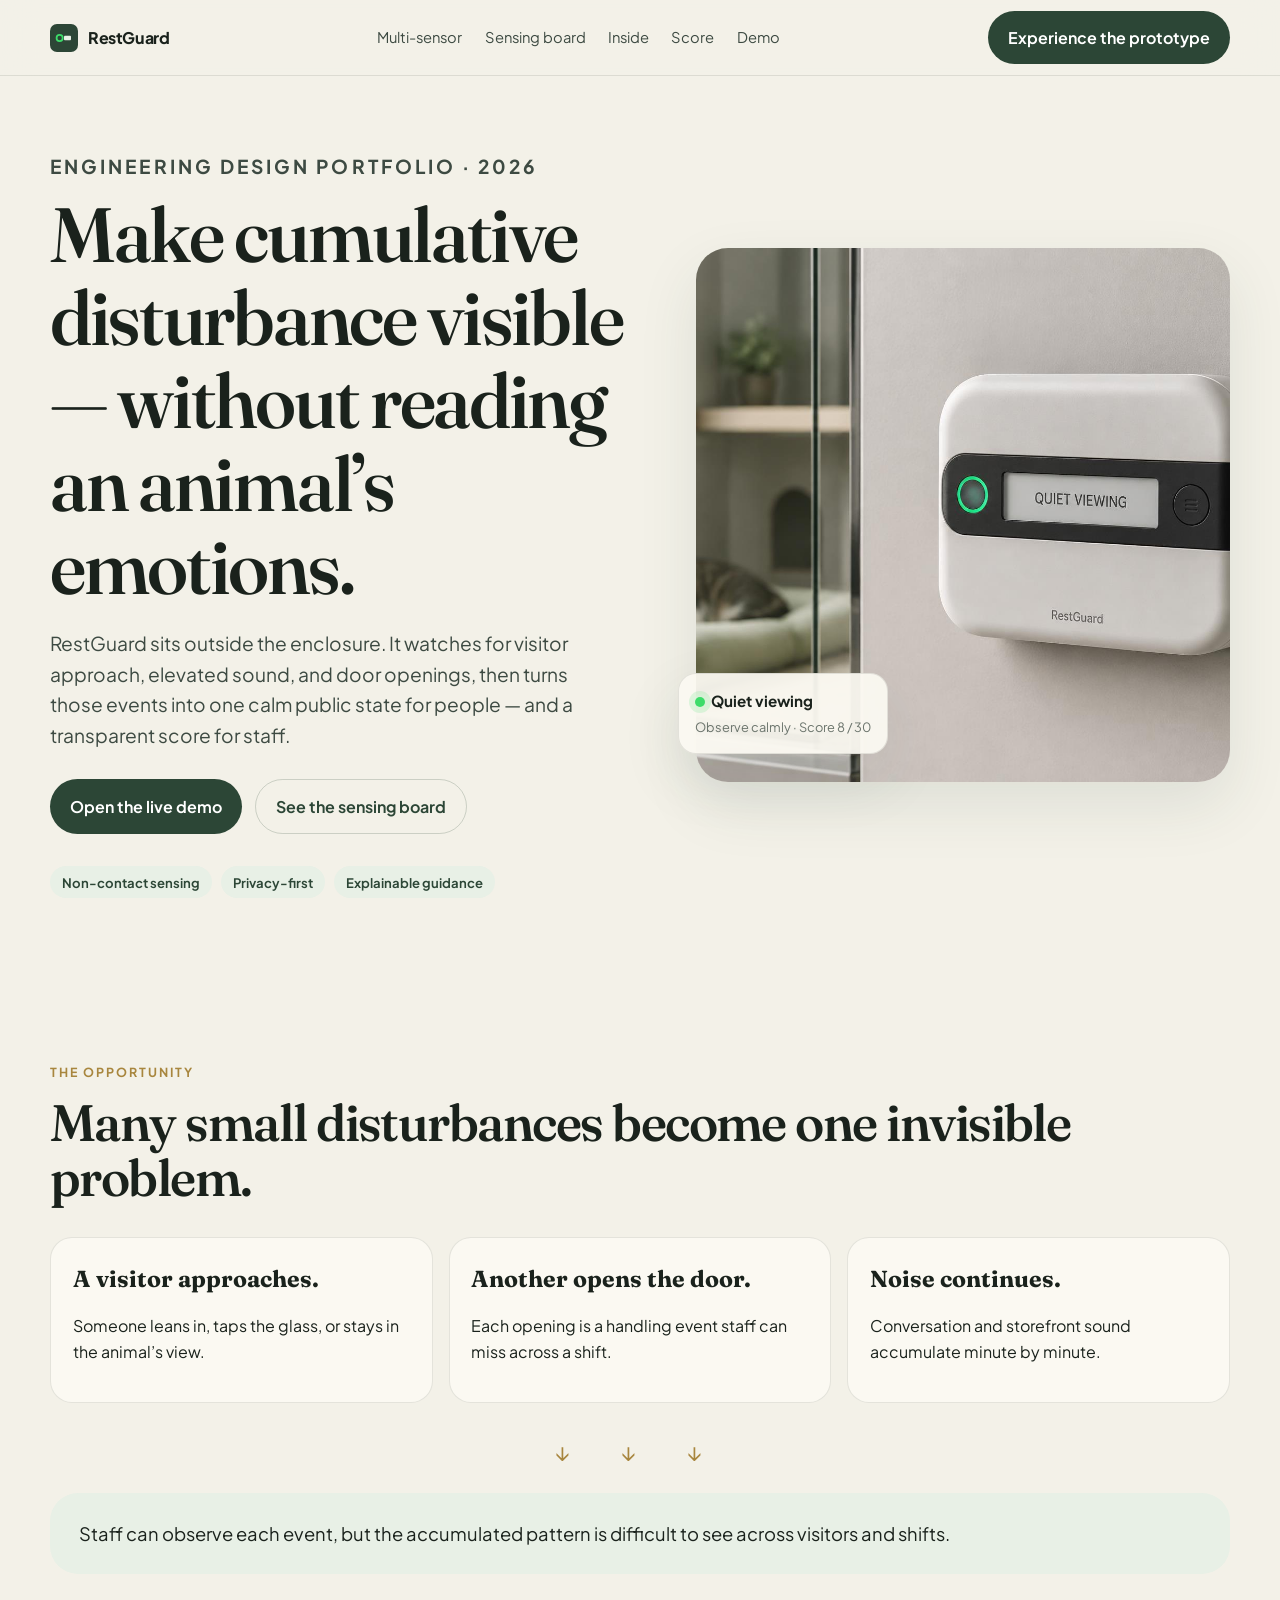
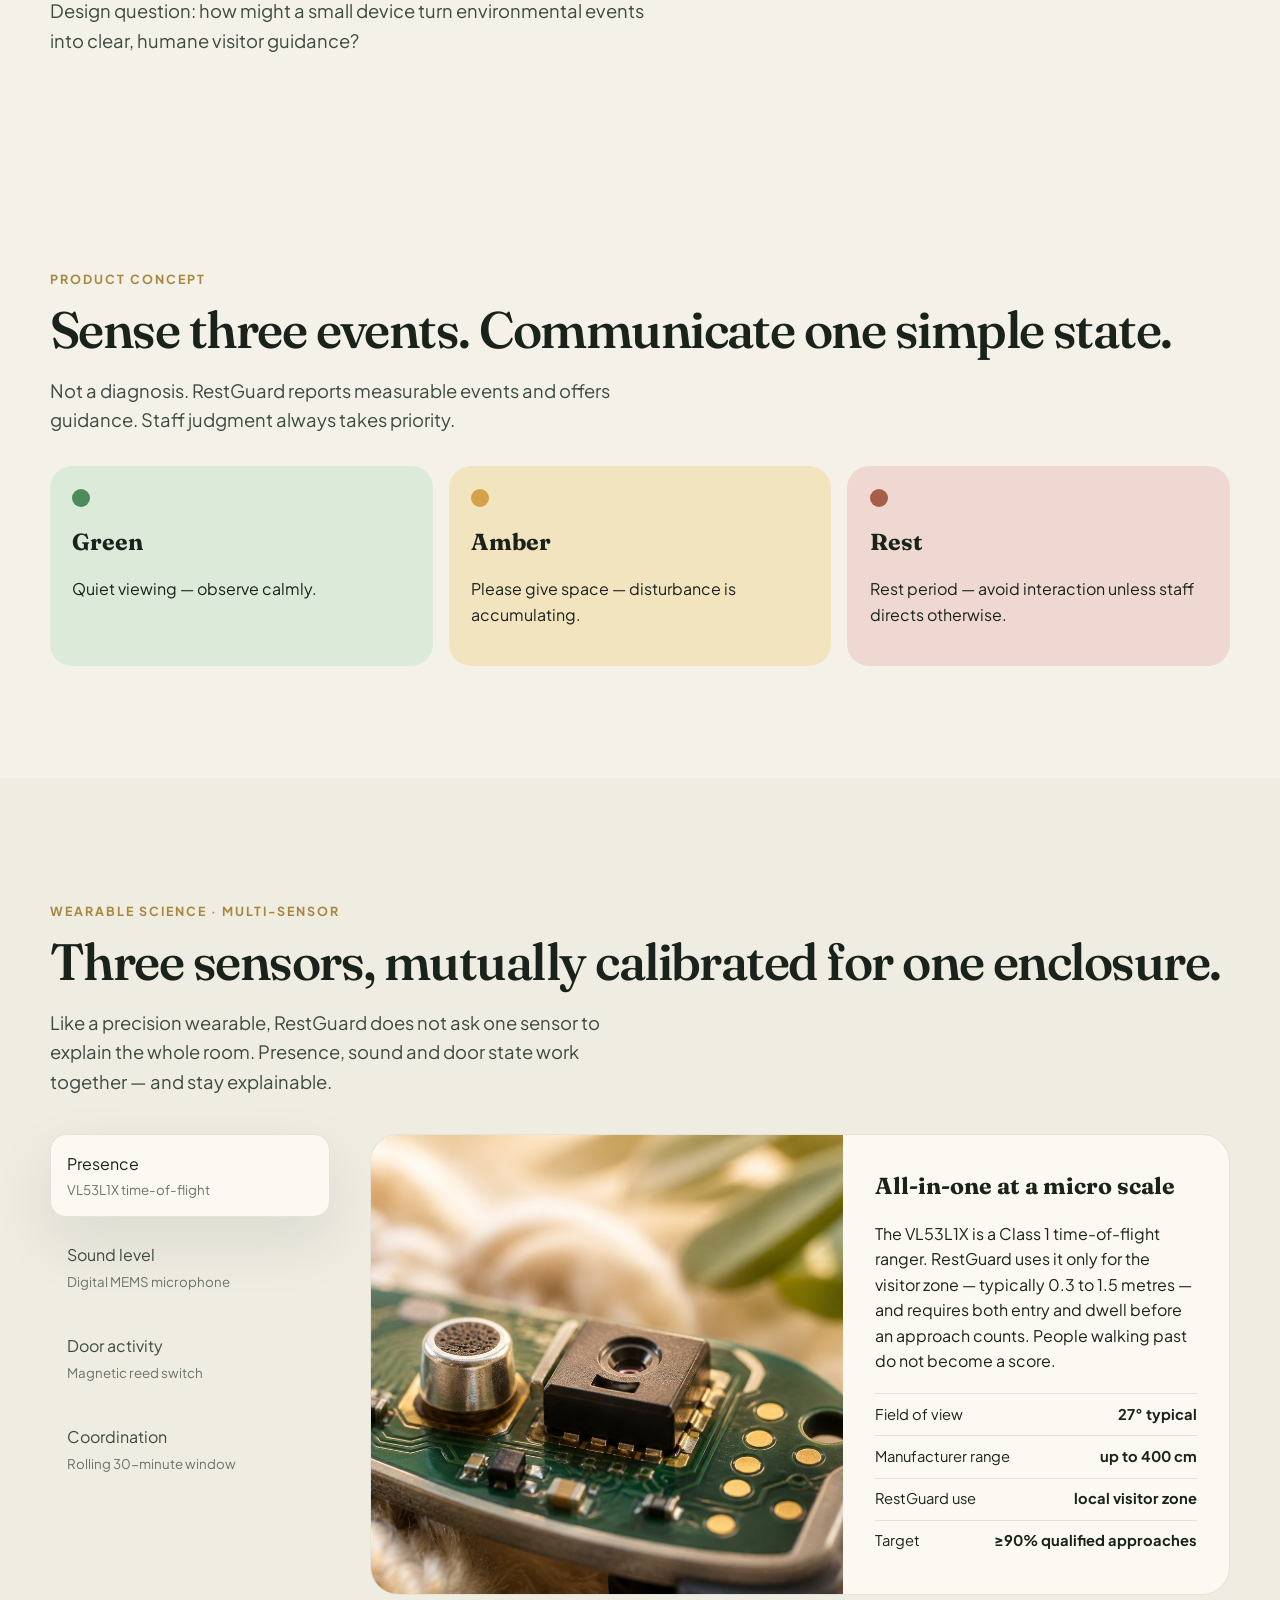
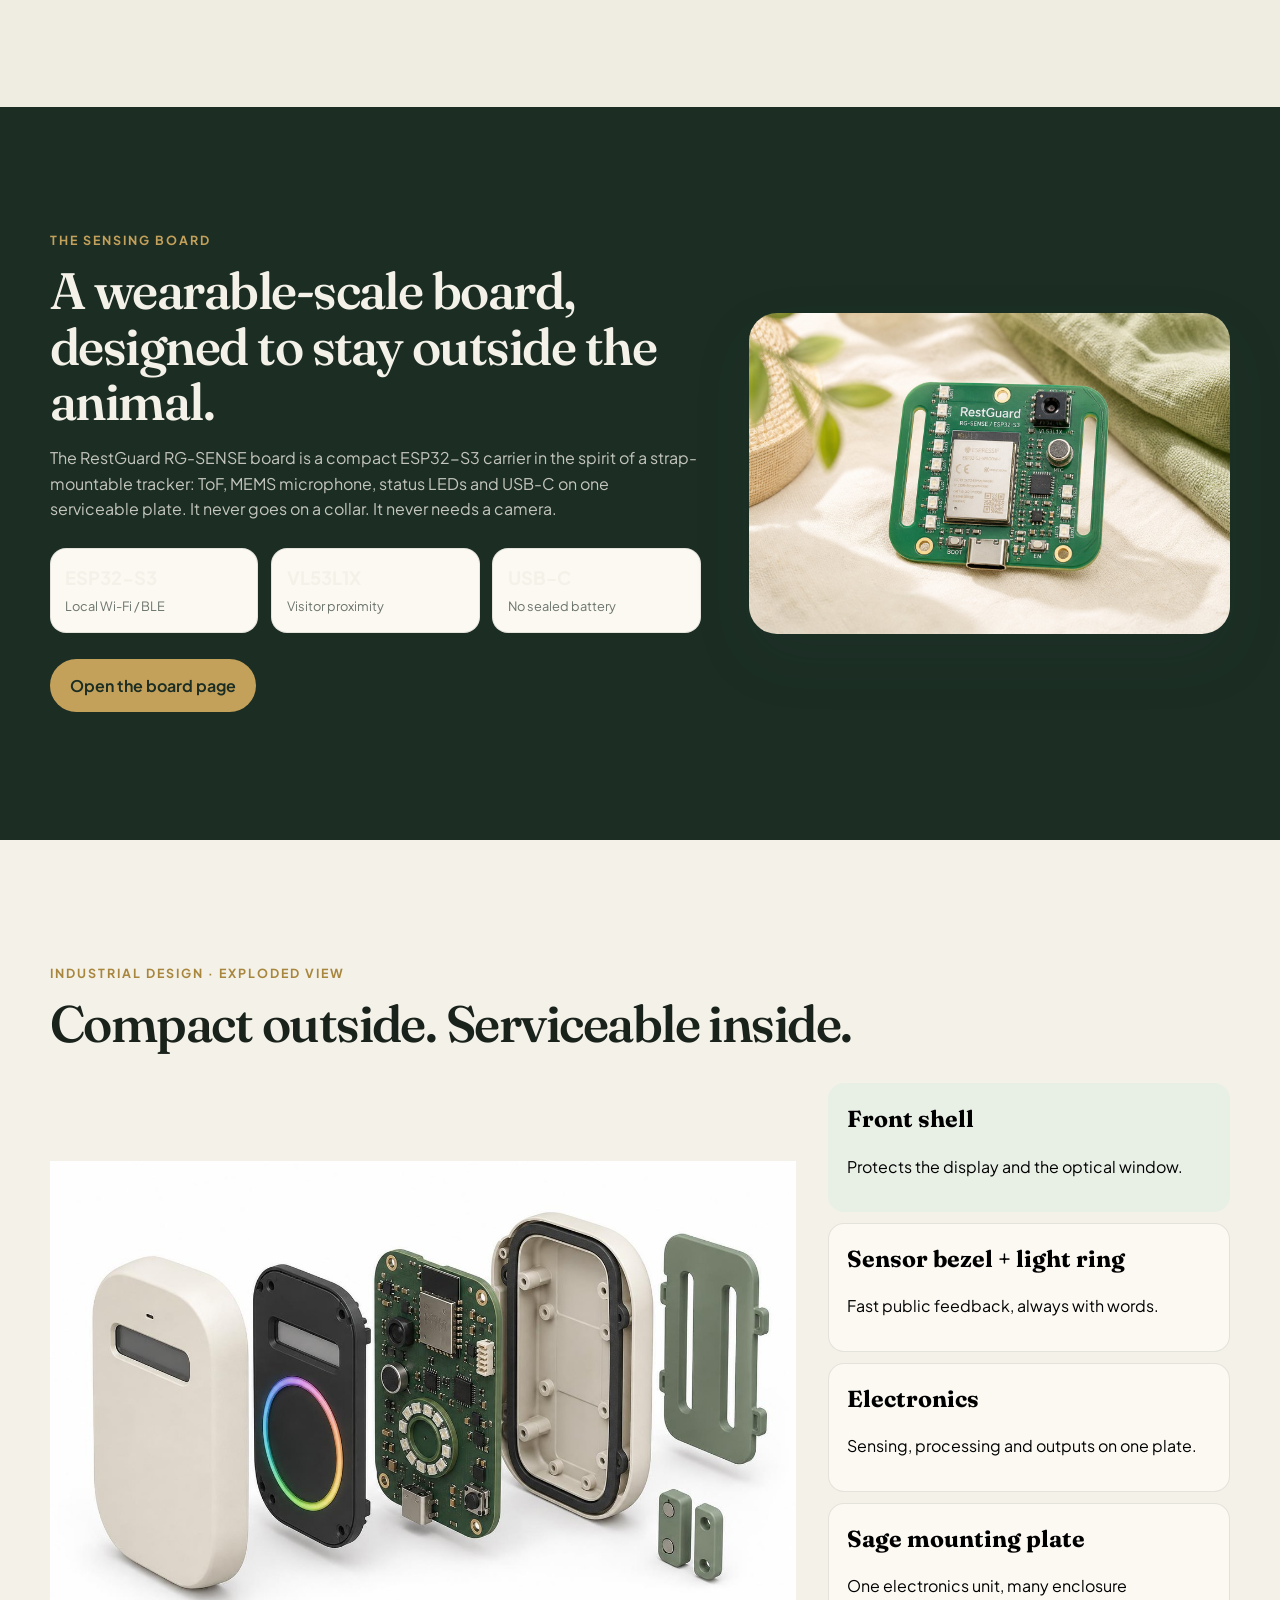
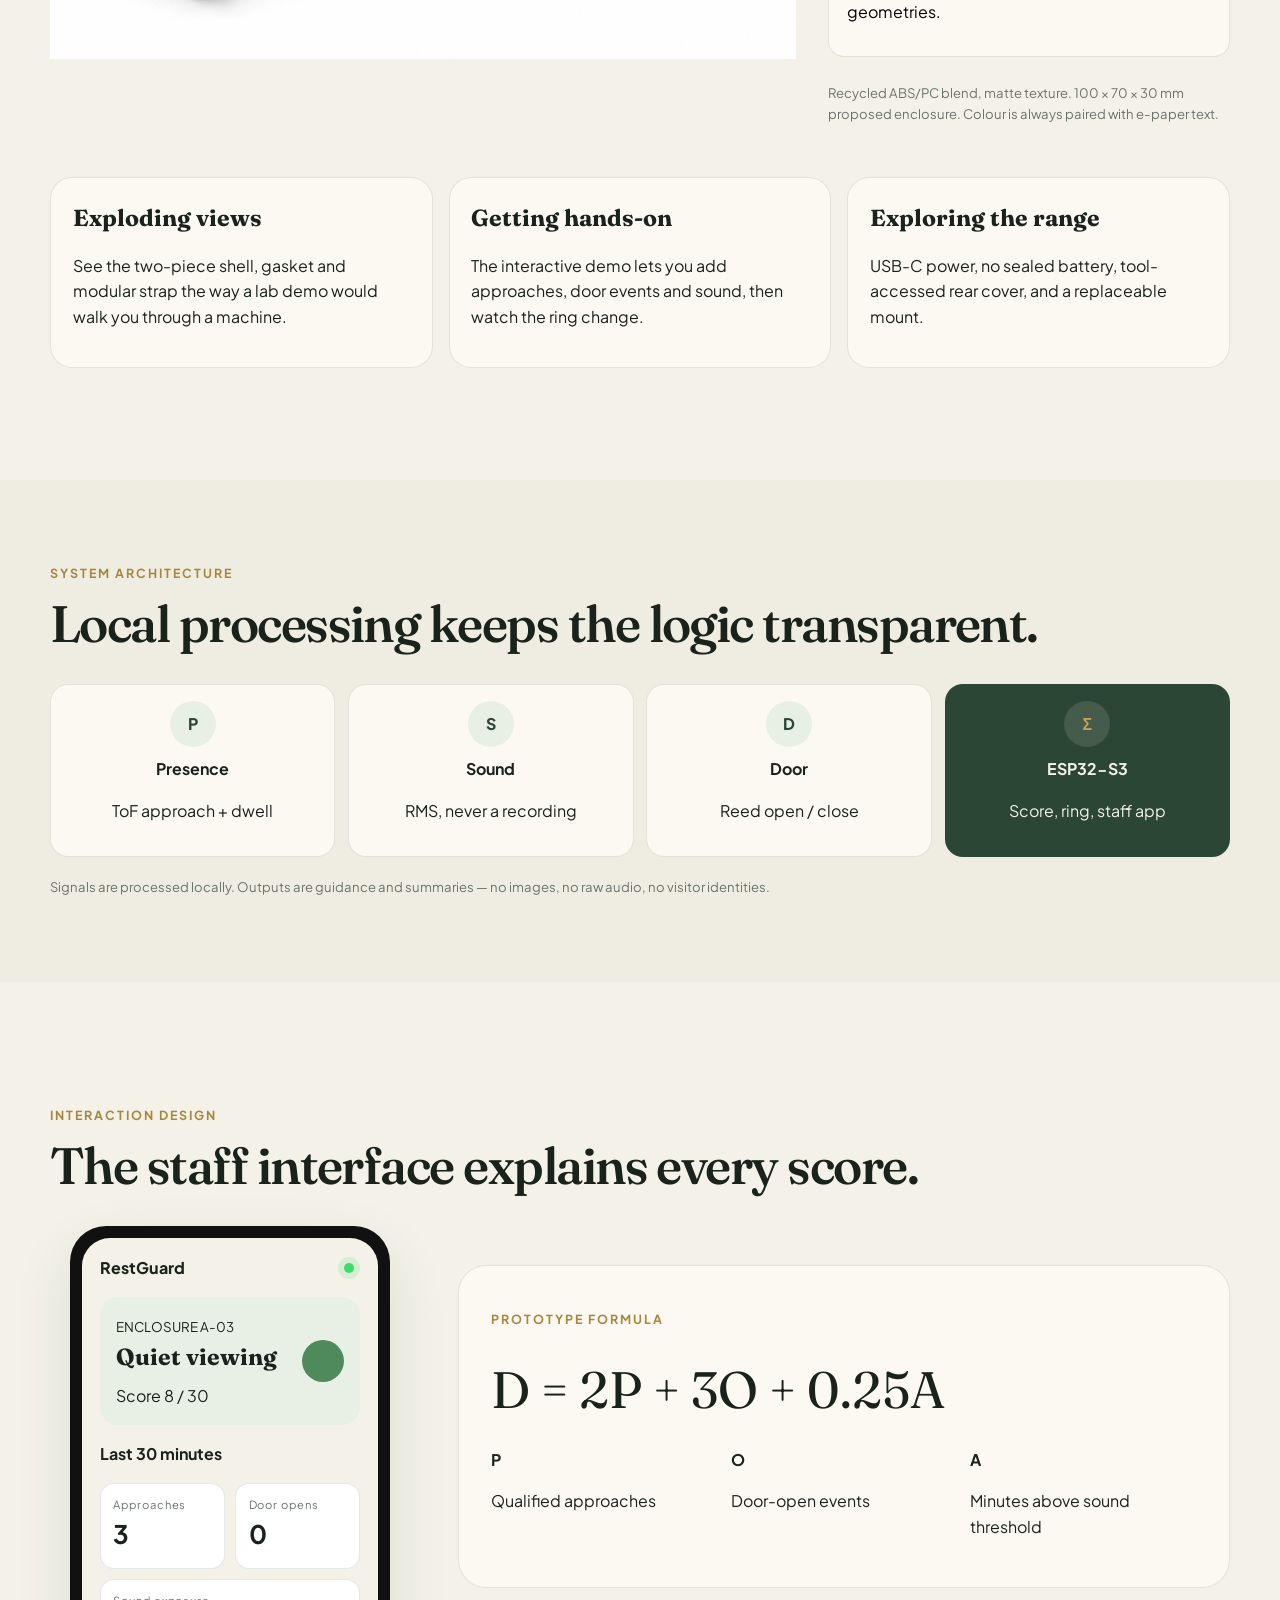
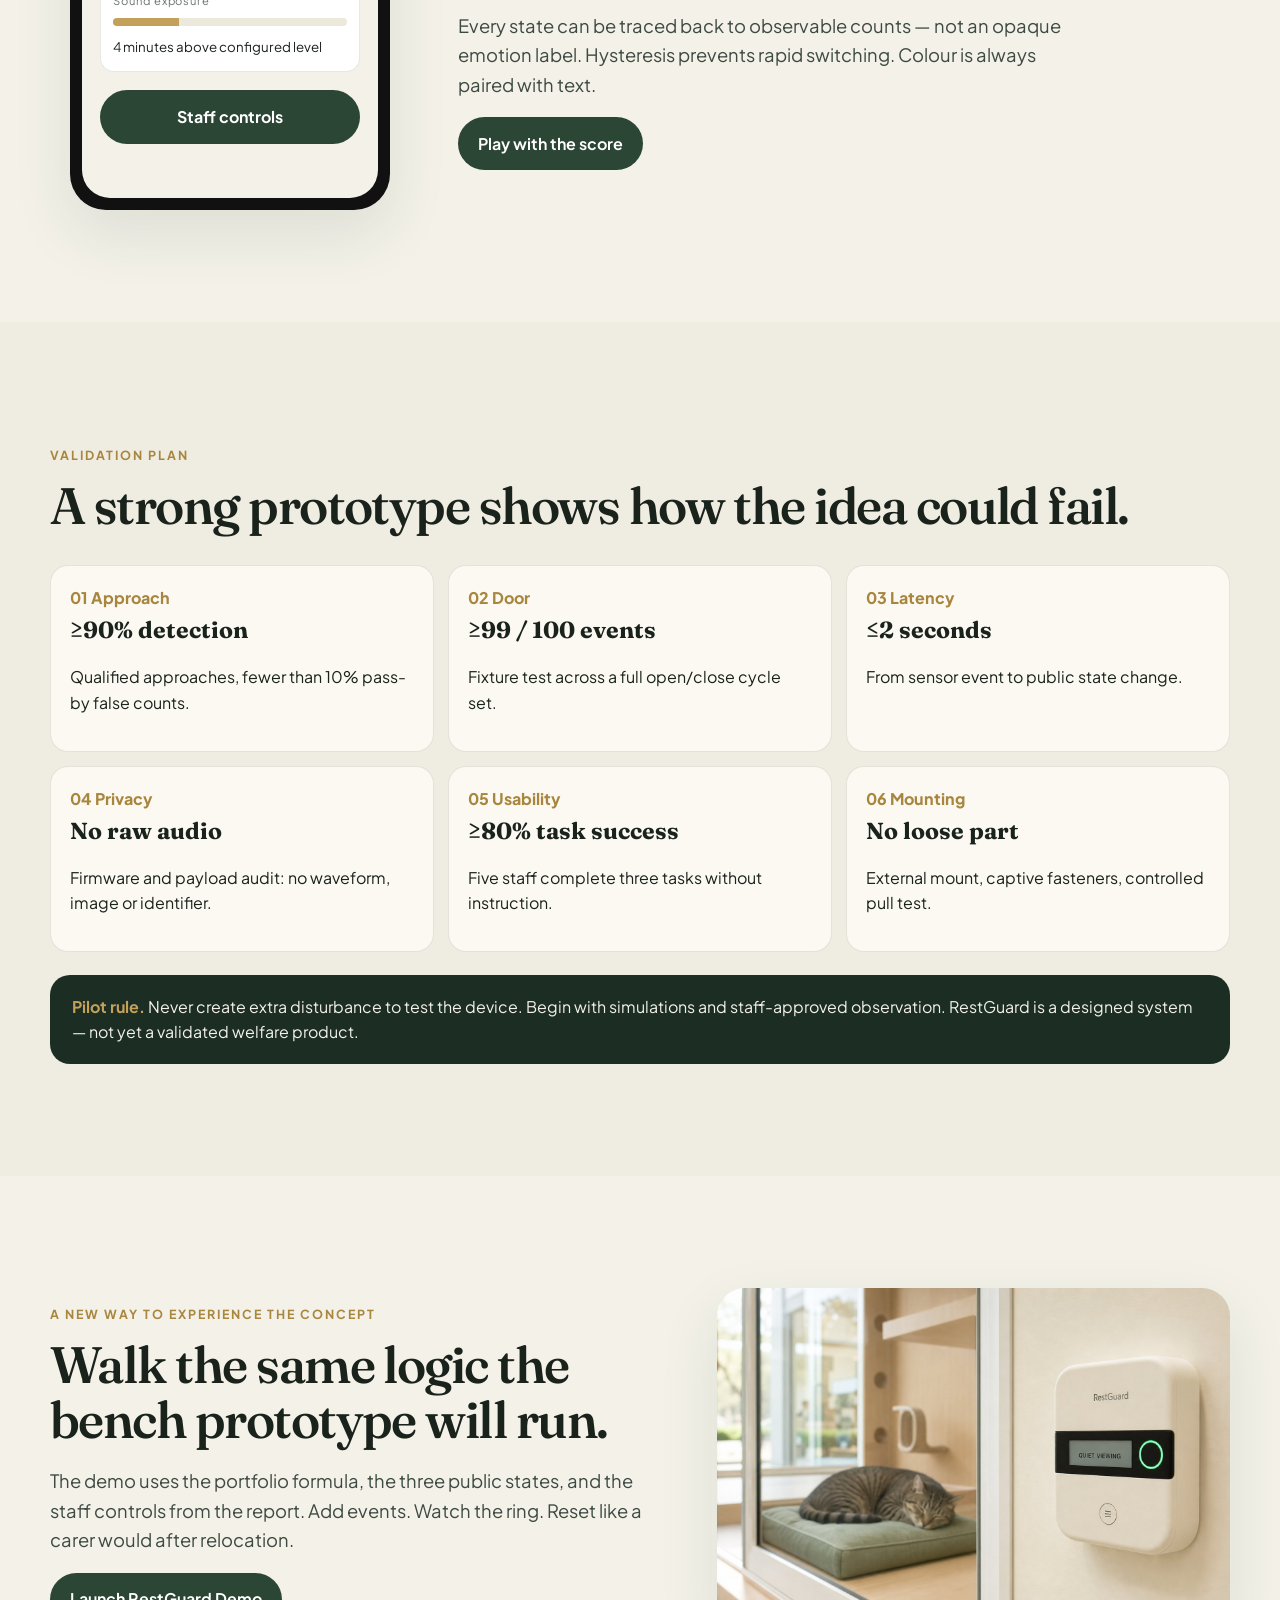
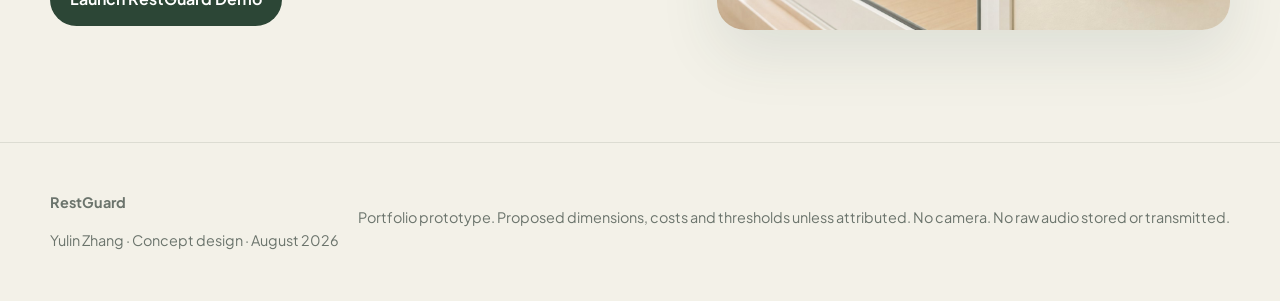
==== index.html @ 1efd6a31 "Add RestGuard portfolio website and interactive prototype Warm cream/sage site with multi-sensor sto" ====
<!DOCTYPE html>
<html lang="en">
<head>
  <meta charset="UTF-8">
  <meta name="viewport" content="width=device-width, initial-scale=1.0">
  <title>RestGuard — Wearable science for quiet animal care</title>
  <meta name="description" content="RestGuard is a non-contact disturbance monitor for animal-care enclosures. Three sensors, one explainable state, no cameras and no raw audio.">
  <link rel="icon" href="assets/favicon.svg" type="image/svg+xml">
  <link rel="preconnect" href="https://fonts.googleapis.com">
  <link rel="preconnect" href="https://fonts.gstatic.com" crossorigin>
  <link href="https://fonts.googleapis.com/css2?family=Fraunces:opsz,wght@9..144,500;9..144,600&family=Plus+Jakarta+Sans:wght@400;500;600;700&display=swap" rel="stylesheet">
  <link rel="stylesheet" href="css/styles.css">
</head>
<body>
  <header class="nav">
    <div class="nav-inner">
      <a class="logo" href="index.html">
        <svg class="logo-mark" viewBox="0 0 64 64" fill="none" aria-hidden="true">
          <rect width="64" height="64" rx="16" fill="#2C4636"/>
          <circle cx="22" cy="32" r="7" stroke="#3DDC6A" stroke-width="4"/>
          <rect x="32" y="27" width="16" height="10" rx="2" fill="#E8F0E6"/>
        </svg>
        RestGuard
      </a>
      <nav class="nav-links">
        <a href="#sensors">Multi-sensor</a>
        <a href="chip.html">Sensing board</a>
        <a href="#design">Inside</a>
        <a href="#logic">Score</a>
        <a href="demo.html">Demo</a>
      </nav>
      <a class="btn btn-primary" href="demo.html">Experience the prototype</a>
    </div>
  </header>

  <section class="hero">
    <div class="wrap hero-grid">
      <div class="hero-copy">
        <p class="eyebrow">Engineering design portfolio · 2026</p>
        <h1>Make cumulative disturbance visible — without reading an animal’s emotions.</h1>
        <p>RestGuard sits outside the enclosure. It watches for visitor approach, elevated sound, and door openings, then turns those events into one calm public state for people — and a transparent score for staff.</p>
        <div class="hero-actions">
          <a class="btn btn-primary" href="demo.html">Open the live demo</a>
          <a class="btn btn-ghost" href="chip.html">See the sensing board</a>
        </div>
        <div class="pills">
          <span class="pill">Non-contact sensing</span>
          <span class="pill">Privacy-first</span>
          <span class="pill">Explainable guidance</span>
        </div>
      </div>
      <div class="hero-visual">
        <img src="assets/images/device-hero.jpg" alt="RestGuard mounted beside a glass enclosure, showing Quiet Viewing and a green status ring">
        <div class="float-card">
          <strong><span class="status-dot"></span>Quiet viewing</strong>
          <span>Observe calmly · Score 8 / 30</span>
        </div>
      </div>
    </div>
  </section>

  <section class="section tight" id="opportunity">
    <div class="wrap">
      <p class="eyebrow">The opportunity</p>
      <h2>Many small disturbances become one invisible problem.</h2>
      <div class="three">
        <article class="card">
          <h3>A visitor approaches.</h3>
          <p>Someone leans in, taps the glass, or stays in the animal’s view.</p>
        </article>
        <article class="card">
          <h3>Another opens the door.</h3>
          <p>Each opening is a handling event staff can miss across a shift.</p>
        </article>
        <article class="card">
          <h3>Noise continues.</h3>
          <p>Conversation and storefront sound accumulate minute by minute.</p>
        </article>
      </div>
      <div class="arrow-row" aria-hidden="true">↓ ↓ ↓</div>
      <div class="problem">
        Staff can observe each event, but the accumulated pattern is difficult to see across visitors and shifts.
      </div>
      <p class="lead" style="margin-top:1.4rem">Design question: how might a small device turn environmental events into clear, humane visitor guidance?</p>
    </div>
  </section>

  <section class="section" id="concept">
    <div class="wrap">
      <p class="eyebrow">Product concept</p>
      <h2>Sense three events. Communicate one simple state.</h2>
      <p class="lead">Not a diagnosis. RestGuard reports measurable events and offers guidance. Staff judgment always takes priority.</p>
      <div class="states" style="margin-top:2rem">
        <article class="state green">
          <div class="swatch"></div>
          <h3>Green</h3>
          <p>Quiet viewing — observe calmly.</p>
        </article>
        <article class="state amber">
          <div class="swatch"></div>
          <h3>Amber</h3>
          <p>Please give space — disturbance is accumulating.</p>
        </article>
        <article class="state rest">
          <div class="swatch"></div>
          <h3>Rest</h3>
          <p>Rest period — avoid interaction unless staff directs otherwise.</p>
        </article>
      </div>
    </div>
  </section>

  <section class="section" id="sensors" style="background:#efece1">
    <div class="wrap">
      <p class="eyebrow">Wearable science · Multi-sensor</p>
      <h2>Three sensors, mutually calibrated for one enclosure.</h2>
      <p class="lead">Like a precision wearable, RestGuard does not ask one sensor to explain the whole room. Presence, sound and door state work together — and stay explainable.</p>
      <div class="sensor-layout" style="margin-top:2.4rem">
        <div class="sensor-tabs" role="tablist">
          <button class="sensor-tab active" data-sensor-tab="tof">
            Presence
            <small>VL53L1X time-of-flight</small>
          </button>
          <button class="sensor-tab" data-sensor-tab="mic">
            Sound level
            <small>Digital MEMS microphone</small>
          </button>
          <button class="sensor-tab" data-sensor-tab="door">
            Door activity
            <small>Magnetic reed switch</small>
          </button>
          <button class="sensor-tab" data-sensor-tab="fusion">
            Coordination
            <small>Rolling 30-minute window</small>
          </button>
        </div>
        <div>
          <article class="sensor-panel active" data-sensor-panel="tof">
            <img src="assets/images/mems-macro.jpg" alt="Macro photograph of the VL53L1X time-of-flight sensor on the RestGuard board">
            <div class="sensor-copy">
              <h3>All-in-one at a micro scale</h3>
              <p>The VL53L1X is a Class 1 time-of-flight ranger. RestGuard uses it only for the visitor zone — typically 0.3 to 1.5 metres — and requires both entry and dwell before an approach counts. People walking past do not become a score.</p>
              <ul class="spec-list">
                <li><span>Field of view</span><b>27° typical</b></li>
                <li><span>Manufacturer range</span><b>up to 400 cm</b></li>
                <li><span>RestGuard use</span><b>local visitor zone</b></li>
                <li><span>Target</span><b>≥90% qualified approaches</b></li>
              </ul>
            </div>
          </article>
          <article class="sensor-panel" data-sensor-panel="mic">
            <img src="assets/images/chip-pcb.jpg" alt="RestGuard sensing board showing the MEMS microphone beside the ESP32-S3">
            <div class="sensor-copy">
              <h3>A microphone treated as a meter</h3>
              <p>The digital MEMS microphone is an I²S sound-level sensor, not a recorder. Only short-window RMS summaries are kept. No waveform, no speech, no archive. Privacy is a hardware story, not a settings toggle.</p>
              <ul class="spec-list">
                <li><span>Signal kept</span><b>RMS level only</b></li>
                <li><span>Audio stored</span><b>never</b></li>
                <li><span>Score input</span><b>minutes above threshold</b></li>
                <li><span>Calibration</span><b>±3 dB-equivalent target</b></li>
              </ul>
            </div>
          </article>
          <article class="sensor-panel" data-sensor-panel="door">
            <img src="assets/images/exploded.jpg" alt="Exploded RestGuard enclosure showing the rear mount and sensor stack">
            <div class="sensor-copy">
              <h3>A reliable, analog truth</h3>
              <p>A reed switch and magnet count open and close events. Door activity is weighted more heavily than a pass-by because it usually means handling. Alignment is a site-calibration task, not an AI guess.</p>
              <ul class="spec-list">
                <li><span>Input</span><b>open / close events</b></li>
                <li><span>Weight in score</span><b>3 × each open</b></li>
                <li><span>Capture target</span><b>≥99 / 100 cycles</b></li>
                <li><span>Limitation</span><b>magnet alignment</b></li>
              </ul>
            </div>
          </article>
          <article class="sensor-panel" data-sensor-panel="fusion">
            <img src="assets/images/architecture-full.jpg" alt="RestGuard system architecture from sensors to public display and staff app">
            <div class="sensor-copy">
              <h3>Multi-function coordination</h3>
              <p>Every second the ESP32-S3 filters invalid samples, updates dwell and sound timers, drops events older than 30 minutes, and applies hysteresis so the ring does not flicker. Green becomes amber at 11 points, and only returns below 8.</p>
              <ul class="spec-list">
                <li><span>Controller</span><b>ESP32-S3</b></li>
                <li><span>Window</span><b>rolling 30 minutes</b></li>
                <li><span>Public update</span><b>≤ 2 seconds</b></li>
                <li><span>Override</span><b>staff always wins</b></li>
              </ul>
            </div>
          </article>
        </div>
      </div>
    </div>
  </section>

  <section class="section forest" id="chip-preview">
    <div class="wrap chip-hero">
      <div>
        <p class="eyebrow">The sensing board</p>
        <h2>A wearable-scale board, designed to stay outside the animal.</h2>
        <p>The RestGuard RG-SENSE board is a compact ESP32-S3 carrier in the spirit of a strap-mountable tracker: ToF, MEMS microphone, status LEDs and USB-C on one serviceable plate. It never goes on a collar. It never needs a camera.</p>
        <div class="stats">
          <div class="stat"><b>ESP32-S3</b><span>Local Wi-Fi / BLE</span></div>
          <div class="stat"><b>VL53L1X</b><span>Visitor proximity</span></div>
          <div class="stat"><b>USB-C</b><span>No sealed battery</span></div>
        </div>
        <p style="margin-top:1.6rem"><a class="btn btn-gold" href="chip.html">Open the board page</a></p>
      </div>
      <img src="assets/images/chip-pcb.jpg" alt="RestGuard RG-SENSE ESP32-S3 board on a warm cream linen surface">
    </div>
  </section>

  <section class="section" id="design">
    <div class="wrap">
      <p class="eyebrow">Industrial design · Exploded view</p>
      <h2>Compact outside. Serviceable inside.</h2>
      <div class="explode-grid" style="margin-top:2rem">
        <img src="assets/images/exploded.jpg" alt="Exploded concept render of RestGuard: cream shell, RGB light pipe, PCB, gasket and sage mounting plate">
        <div class="hotspots">
          <button class="hotspot active" data-hotspot data-note="Recycled ABS/PC blend, matte texture. 100 × 70 × 30 mm proposed enclosure. Colour is always paired with e-paper text.">
            <h3>Front shell</h3>
            <p>Protects the display and the optical window.</p>
          </button>
          <button class="hotspot" data-hotspot data-note="Dark ABS bezel holds the optical window, light pipe and microphone port. The RGB ring is never used without a written state.">
            <h3>Sensor bezel + light ring</h3>
            <p>Fast public feedback, always with words.</p>
          </button>
          <button class="hotspot" data-hotspot data-note="Custom PCB or development modules: ESP32-S3, VL53L1X, MEMS microphone, LED ring, staff button and USB-C.">
            <h3>Electronics</h3>
            <p>Sensing, processing and outputs on one plate.</p>
          </button>
          <button class="hotspot" data-hotspot data-note="Glass-filled nylon plate with strap or magnetic attachment. External only — no animal contact, no exposed edge inside the enclosure.">
            <h3>Sage mounting plate</h3>
            <p>One electronics unit, many enclosure geometries.</p>
          </button>
          <p class="note" data-explode-note>Recycled ABS/PC blend, matte texture. 100 × 70 × 30 mm proposed enclosure. Colour is always paired with e-paper text.</p>
        </div>
      </div>
      <div class="feature-trio">
        <article class="card">
          <h3>Exploding views</h3>
          <p>See the two-piece shell, gasket and modular strap the way a lab demo would walk you through a machine.</p>
        </article>
        <article class="card">
          <h3>Getting hands-on</h3>
          <p>The <a href="demo.html">interactive demo</a> lets you add approaches, door events and sound, then watch the ring change.</p>
        </article>
        <article class="card">
          <h3>Exploring the range</h3>
          <p>USB-C power, no sealed battery, tool-accessed rear cover, and a replaceable mount.</p>
        </article>
      </div>
    </div>
  </section>

  <section class="section tight" style="background:#efece1">
    <div class="wrap">
      <p class="eyebrow">System architecture</p>
      <h2>Local processing keeps the logic transparent.</h2>
      <div class="coord">
        <div class="coord-node"><div class="icon">P</div><strong>Presence</strong><p>ToF approach + dwell</p></div>
        <div class="coord-node"><div class="icon">S</div><strong>Sound</strong><p>RMS, never a recording</p></div>
        <div class="coord-node"><div class="icon">D</div><strong>Door</strong><p>Reed open / close</p></div>
        <div class="coord-node out"><div class="icon">Σ</div><strong>ESP32-S3</strong><p>Score, ring, staff app</p></div>
      </div>
      <p class="note" style="margin-top:1.2rem">Signals are processed locally. Outputs are guidance and summaries — no images, no raw audio, no visitor identities.</p>
    </div>
  </section>

  <section class="section" id="logic">
    <div class="wrap">
      <p class="eyebrow">Interaction design</p>
      <h2>The staff interface explains every score.</h2>
      <div class="staff-grid" style="margin-top:2rem">
        <div class="phone" aria-hidden="true">
          <div class="phone-screen">
            <div class="phone-top">RestGuard <span class="status-dot"></span></div>
            <div class="app-status">
              <div>
                <small>ENCLOSURE A-03</small>
                <h3>Quiet viewing</h3>
                <span>Score 8 / 30</span>
              </div>
              <div class="swatch" style="width:42px;height:42px;border-radius:50%;background:#4f8a5b"></div>
            </div>
            <p><strong>Last 30 minutes</strong></p>
            <div class="app-metrics">
              <div class="metric"><label>Approaches</label><b>3</b></div>
              <div class="metric"><label>Door opens</label><b>0</b></div>
            </div>
            <div class="metric" style="margin-top:.6rem">
              <label>Sound exposure</label>
              <div class="sound-bar"><span></span></div>
              <small>4 minutes above configured level</small>
            </div>
            <button class="staff-btn" type="button">Staff controls</button>
          </div>
        </div>
        <div>
          <div class="formula">
            <p class="eyebrow">Prototype formula</p>
            <p class="formula-eq">D = 2P + 3O + 0.25A</p>
            <div class="legend">
              <div><b>P</b><p>Qualified approaches</p></div>
              <div><b>O</b><p>Door-open events</p></div>
              <div><b>A</b><p>Minutes above sound threshold</p></div>
            </div>
          </div>
          <p class="lead" style="margin-top:1.4rem">Every state can be traced back to observable counts — not an opaque emotion label. Hysteresis prevents rapid switching. Colour is always paired with text.</p>
          <a class="btn btn-primary" href="demo.html">Play with the score</a>
        </div>
      </div>
    </div>
  </section>

  <section class="section" id="validation" style="background:#efece1">
    <div class="wrap">
      <p class="eyebrow">Validation plan</p>
      <h2>A strong prototype shows how the idea could fail.</h2>
      <div class="grid-6" style="margin-top:2rem">
        <article class="v-card"><em>01 Approach</em><h3>≥90% detection</h3><p>Qualified approaches, fewer than 10% pass-by false counts.</p></article>
        <article class="v-card"><em>02 Door</em><h3>≥99 / 100 events</h3><p>Fixture test across a full open/close cycle set.</p></article>
        <article class="v-card"><em>03 Latency</em><h3>≤2 seconds</h3><p>From sensor event to public state change.</p></article>
        <article class="v-card"><em>04 Privacy</em><h3>No raw audio</h3><p>Firmware and payload audit: no waveform, image or identifier.</p></article>
        <article class="v-card"><em>05 Usability</em><h3>≥80% task success</h3><p>Five staff complete three tasks without instruction.</p></article>
        <article class="v-card"><em>06 Mounting</em><h3>No loose part</h3><p>External mount, captive fasteners, controlled pull test.</p></article>
      </div>
      <div class="pilot">
        <strong>Pilot rule.</strong> Never create extra disturbance to test the device. Begin with simulations and staff-approved observation. RestGuard is a designed system — not yet a validated welfare product.
      </div>
    </div>
  </section>

  <section class="section">
    <div class="wrap split">
      <div>
        <p class="eyebrow">A new way to experience the concept</p>
        <h2>Walk the same logic the bench prototype will run.</h2>
        <p class="lead">The demo uses the portfolio formula, the three public states, and the staff controls from the report. Add events. Watch the ring. Reset like a carer would after relocation.</p>
        <a class="btn btn-primary" href="demo.html">Launch RestGuard Demo</a>
      </div>
      <img class="media-frame" src="assets/images/lifestyle-enclosure.jpg" alt="RestGuard on a cream wall beside a sleeping cat on a sage cushion" style="border-radius:28px;box-shadow:var(--shadow)">
    </div>
  </section>

  <footer>
    <div class="wrap foot-grid">
      <div>
        <strong>RestGuard</strong>
        <p>Yulin Zhang · Concept design · August 2026</p>
      </div>
      <p>Portfolio prototype. Proposed dimensions, costs and thresholds unless attributed. No camera. No raw audio stored or transmitted.</p>
    </div>
  </footer>
  <script src="js/main.js"></script>
</body>
</html>
---- css/styles.css ----
:root {
  --cream: #f3f1e8;
  --cream-2: #e8e4d4;
  --paper: #fbf9f2;
  --ink: #1a221c;
  --ink-soft: #3d4a42;
  --muted: #6b746c;
  --forest: #2c4636;
  --forest-deep: #1c2e24;
  --sage: #8fa88c;
  --sage-soft: #d5e4d3;
  --mint: #e8f0e6;
  --gold: #c4a15a;
  --gold-deep: #a8863e;
  --amber: #d4a24a;
  --amber-soft: #f3e4c0;
  --quiet: #4f8a5b;
  --quiet-glow: #3ddc6a;
  --rest: #a65d4a;
  --rest-soft: #f0d8d2;
  --line: rgba(26, 34, 28, 0.1);
  --shadow: 0 24px 60px rgba(44, 70, 54, 0.1);
  --radius: 22px;
  --max: 1180px;
  --nav-h: 76px;
}

*,
*::before,
*::after {
  box-sizing: border-box;
}

html {
  scroll-behavior: smooth;
}

body {
  margin: 0;
  font-family: "Plus Jakarta Sans", "Segoe UI", sans-serif;
  color: var(--ink);
  background: var(--cream);
  line-height: 1.6;
  -webkit-font-smoothing: antialiased;
}

img {
  max-width: 100%;
  display: block;
}

a {
  color: inherit;
  text-decoration: none;
}

button,
input,
select {
  font: inherit;
}

.eyebrow {
  display: inline-block;
  font-size: 0.78rem;
  letter-spacing: 0.16em;
  text-transform: uppercase;
  color: var(--gold-deep);
  font-weight: 700;
  margin-bottom: 0.75rem;
}

h1,
h2,
.display {
  font-family: Fraunces, Georgia, serif;
  font-weight: 560;
  letter-spacing: -0.03em;
  line-height: 1.08;
}

h1 {
  font-size: clamp(2.6rem, 6vw, 5.2rem);
  margin: 0 0 1rem;
}

h2 {
  font-size: clamp(2rem, 4vw, 3.4rem);
  margin: 0 0 1rem;
}

h3 {
  font-family: Fraunces, Georgia, serif;
  font-size: 1.45rem;
  margin: 0 0 0.5rem;
}

p.lead {
  font-size: 1.15rem;
  color: var(--ink-soft);
  max-width: 38rem;
}

.wrap {
  width: min(var(--max), calc(100% - 40px));
  margin: 0 auto;
}

.section {
  padding: 7rem 0;
}

.section.tight {
  padding: 4.5rem 0;
}

.forest {
  background: var(--forest-deep);
  color: #f3f1e8;
}

.forest .eyebrow {
  color: var(--gold);
}

.forest p,
.forest .muted {
  color: rgba(243, 241, 232, 0.78);
}

/* Nav */
.nav {
  position: sticky;
  top: 0;
  z-index: 40;
  height: var(--nav-h);
  display: flex;
  align-items: center;
  backdrop-filter: blur(16px);
  background: rgba(243, 241, 232, 0.86);
  border-bottom: 1px solid var(--line);
}

.nav-inner {
  width: min(var(--max), calc(100% - 40px));
  margin: 0 auto;
  display: flex;
  align-items: center;
  justify-content: space-between;
  gap: 1rem;
}

.logo {
  display: flex;
  align-items: center;
  gap: 0.65rem;
  font-weight: 750;
  letter-spacing: -0.03em;
}

.logo-mark {
  width: 28px;
  height: 28px;
}

.nav-links {
  display: flex;
  align-items: center;
  gap: 1.4rem;
  font-size: 0.92rem;
  color: var(--ink-soft);
}

.nav-links a:hover {
  color: var(--forest);
}

.btn {
  display: inline-flex;
  align-items: center;
  justify-content: center;
  gap: 0.45rem;
  border: 0;
  border-radius: 999px;
  padding: 0.85rem 1.25rem;
  font-weight: 650;
  cursor: pointer;
  transition: transform 0.2s ease, background 0.2s ease, color 0.2s ease;
}

.btn:hover {
  transform: translateY(-1px);
}

.btn-primary {
  background: var(--forest);
  color: #fff;
}

.btn-ghost {
  background: transparent;
  color: var(--forest);
  border: 1px solid rgba(44, 70, 54, 0.2);
}

.btn-gold {
  background: var(--gold);
  color: var(--forest-deep);
}

.btn-light {
  background: var(--cream);
  color: var(--forest);
}

/* Hero */
.hero {
  padding: 3.5rem 0 5rem;
}

.hero-grid {
  display: grid;
  grid-template-columns: 1.05fr 0.95fr;
  gap: 3.5rem;
  align-items: center;
}

.hero-copy p {
  font-size: 1.2rem;
  color: var(--ink-soft);
  max-width: 34rem;
}

.hero-actions {
  display: flex;
  flex-wrap: wrap;
  gap: 0.8rem;
  margin: 1.8rem 0 2rem;
}

.pills {
  display: flex;
  flex-wrap: wrap;
  gap: 0.55rem;
}

.pill {
  background: var(--mint);
  color: var(--forest);
  border-radius: 999px;
  padding: 0.35rem 0.75rem;
  font-size: 0.82rem;
  font-weight: 650;
}

.hero-visual {
  position: relative;
}

.hero-visual img {
  width: 100%;
  border-radius: 32px;
  box-shadow: var(--shadow);
  object-fit: cover;
  aspect-ratio: 1;
}

.float-card {
  position: absolute;
  left: -18px;
  bottom: 28px;
  background: rgba(251, 249, 242, 0.94);
  border: 1px solid var(--line);
  border-radius: 18px;
  padding: 0.9rem 1rem;
  box-shadow: var(--shadow);
  min-width: 180px;
}

.float-card strong {
  display: block;
  font-size: 0.95rem;
}

.float-card span {
  color: var(--muted);
  font-size: 0.8rem;
}

.status-dot {
  width: 10px;
  height: 10px;
  border-radius: 50%;
  background: var(--quiet-glow);
  box-shadow: 0 0 0 6px rgba(61, 220, 106, 0.16);
  display: inline-block;
  margin-right: 0.4rem;
}

/* Opportunity */
.three {
  display: grid;
  grid-template-columns: repeat(3, 1fr);
  gap: 1rem;
  margin: 2rem 0;
}

.card {
  background: var(--paper);
  border: 1px solid var(--line);
  border-radius: var(--radius);
  padding: 1.35rem;
}

.card.soft {
  background: var(--mint);
  border-color: transparent;
}

.arrow-row {
  display: flex;
  justify-content: center;
  color: var(--gold-deep);
  font-size: 1.4rem;
  letter-spacing: 1.5rem;
}

.problem {
  background: var(--mint);
  border-radius: 28px;
  padding: 1.6rem 1.8rem;
  margin-top: 1.4rem;
  font-size: 1.15rem;
}

/* Sensors Garmin-style */
.sensor-layout {
  display: grid;
  grid-template-columns: 280px 1fr;
  gap: 2.5rem;
  align-items: start;
}

.sensor-tabs {
  display: flex;
  flex-direction: column;
  gap: 0.55rem;
}

.sensor-tab {
  text-align: left;
  background: transparent;
  border: 1px solid transparent;
  border-radius: 16px;
  padding: 0.95rem 1rem;
  cursor: pointer;
  color: var(--ink-soft);
}

.sensor-tab.active {
  background: var(--paper);
  border-color: var(--line);
  color: var(--ink);
  box-shadow: var(--shadow);
}

.sensor-tab small {
  display: block;
  color: var(--muted);
  margin-top: 0.2rem;
}

.sensor-panel {
  display: none;
  background: var(--paper);
  border-radius: 28px;
  overflow: hidden;
  border: 1px solid var(--line);
}

.sensor-panel.active {
  display: grid;
  grid-template-columns: 1.1fr 0.9fr;
}

.sensor-panel img {
  width: 100%;
  height: 100%;
  object-fit: cover;
  min-height: 320px;
}

.sensor-copy {
  padding: 2rem;
}

.spec-list {
  margin: 1.2rem 0 0;
  padding: 0;
  list-style: none;
}

.spec-list li {
  display: flex;
  justify-content: space-between;
  gap: 1rem;
  padding: 0.55rem 0;
  border-top: 1px solid var(--line);
  font-size: 0.92rem;
}

/* Coordination */
.coord {
  display: grid;
  grid-template-columns: repeat(4, 1fr);
  gap: 0.8rem;
  margin-top: 2rem;
}

.coord-node {
  background: var(--paper);
  border-radius: 18px;
  padding: 1rem;
  text-align: center;
  border: 1px solid var(--line);
}

.coord-node .icon {
  width: 46px;
  height: 46px;
  margin: 0 auto 0.6rem;
  border-radius: 50%;
  display: grid;
  place-items: center;
  background: var(--mint);
  color: var(--forest);
  font-weight: 750;
}

.coord-node.out {
  background: var(--forest);
  color: #f3f1e8;
  border-color: transparent;
}

.coord-node.out .icon {
  background: rgba(243, 241, 232, 0.12);
  color: var(--gold);
}

/* Chip */
.chip-hero {
  display: grid;
  grid-template-columns: 1.15fr 0.85fr;
  gap: 3rem;
  align-items: center;
}

.chip-hero img,
.media-frame img {
  width: 100%;
  border-radius: 28px;
  box-shadow: var(--shadow);
}

.chip-page-hero img {
  width: 100%;
  border-radius: 32px;
  box-shadow: var(--shadow);
}

.stats {
  display: grid;
  grid-template-columns: repeat(3, 1fr);
  gap: 0.8rem;
  margin-top: 1.6rem;
}

.stat {
  background: var(--paper);
  border-radius: 16px;
  padding: 0.9rem;
  border: 1px solid var(--line);
}

.stat b {
  display: block;
  font-size: 1.15rem;
}

.stat span {
  color: var(--muted);
  font-size: 0.8rem;
}

/* Exploded Dyson */
.explode-grid {
  display: grid;
  grid-template-columns: 1.3fr 0.7fr;
  gap: 2rem;
  align-items: center;
}

.hotspots {
  display: grid;
  gap: 0.7rem;
}

.hotspot {
  background: var(--paper);
  border: 1px solid var(--line);
  border-radius: 16px;
  padding: 1rem 1.1rem;
  cursor: pointer;
  text-align: left;
}

.hotspot.active,
.hotspot:hover {
  background: var(--mint);
  border-color: transparent;
}

.feature-trio {
  display: grid;
  grid-template-columns: repeat(3, 1fr);
  gap: 1rem;
  margin-top: 2.5rem;
}

/* States */
.states {
  display: grid;
  grid-template-columns: repeat(3, 1fr);
  gap: 1rem;
}

.state {
  border-radius: 22px;
  padding: 1.4rem;
  min-height: 180px;
}

.state.green {
  background: #dcead9;
}

.state.amber {
  background: var(--amber-soft);
}

.state.rest {
  background: var(--rest-soft);
}

.state .swatch {
  width: 18px;
  height: 18px;
  border-radius: 50%;
  margin-bottom: 1rem;
}

.state.green .swatch {
  background: var(--quiet);
}

.state.amber .swatch {
  background: var(--amber);
}

.state.rest .swatch {
  background: var(--rest);
}

/* Formula */
.formula {
  background: var(--paper);
  border-radius: 28px;
  padding: 2rem;
  border: 1px solid var(--line);
}

.formula-eq {
  font-family: Fraunces, Georgia, serif;
  font-size: clamp(2rem, 4vw, 3.2rem);
  margin: 0.4rem 0 1rem;
}

.legend {
  display: grid;
  grid-template-columns: repeat(3, 1fr);
  gap: 0.8rem;
}

/* Staff */
.staff-grid {
  display: grid;
  grid-template-columns: 360px 1fr;
  gap: 3rem;
  align-items: center;
}

.phone {
  width: 320px;
  margin: 0 auto;
  background: #111;
  border-radius: 36px;
  padding: 12px;
  box-shadow: var(--shadow);
}

.phone-screen {
  background: var(--cream);
  border-radius: 28px;
  padding: 1.1rem;
  min-height: 560px;
}

.phone-top {
  display: flex;
  justify-content: space-between;
  align-items: center;
  font-weight: 750;
}

.app-status {
  background: var(--mint);
  border-radius: 18px;
  padding: 1rem;
  margin: 1rem 0;
  display: flex;
  justify-content: space-between;
  align-items: center;
}

.app-metrics {
  display: grid;
  grid-template-columns: 1fr 1fr;
  gap: 0.6rem;
}

.metric {
  background: #fff;
  border: 1px solid var(--line);
  border-radius: 14px;
  padding: 0.8rem;
}

.metric label {
  display: block;
  font-size: 0.7rem;
  letter-spacing: 0.08em;
  color: var(--muted);
}

.metric b {
  font-size: 1.6rem;
}

.sound-bar {
  height: 8px;
  background: #ece8dc;
  border-radius: 99px;
  overflow: hidden;
  margin: 0.45rem 0;
}

.sound-bar span {
  display: block;
  height: 100%;
  width: 28%;
  background: var(--gold);
}

.staff-btn {
  width: 100%;
  margin-top: 1.1rem;
  background: var(--forest);
  color: #fff;
  border: 0;
  border-radius: 999px;
  padding: 0.9rem;
  font-weight: 700;
}

/* Validation */
.grid-6 {
  display: grid;
  grid-template-columns: repeat(3, 1fr);
  gap: 0.9rem;
}

.v-card {
  background: var(--paper);
  border-radius: 18px;
  padding: 1.2rem;
  border: 1px solid var(--line);
}

.v-card em {
  color: var(--gold-deep);
  font-style: normal;
  font-weight: 750;
}

.pilot {
  margin-top: 1.4rem;
  background: var(--forest-deep);
  color: #f3f1e8;
  border-radius: 20px;
  padding: 1.2rem 1.4rem;
}

.pilot strong {
  color: var(--gold);
}

/* Demo */
.demo-shell {
  display: grid;
  grid-template-columns: 1fr 360px;
  gap: 2rem;
  align-items: start;
}

.device {
  width: min(340px, 100%);
  aspect-ratio: 100 / 88;
  margin: 0 auto;
  background: #efece3;
  border-radius: 42px;
  box-shadow: var(--shadow), inset 0 0 0 1px rgba(0, 0, 0, 0.04);
  position: relative;
  padding: 18% 10% 16%;
}

.device-band {
  background: #161616;
  border-radius: 18px;
  height: 34%;
  display: flex;
  align-items: center;
  justify-content: space-between;
  padding: 0 8%;
}

.ring {
  width: 38px;
  height: 38px;
  border-radius: 50%;
  border: 4px solid var(--quiet-glow);
  box-shadow: 0 0 18px rgba(61, 220, 106, 0.45);
}

.epaper {
  background: #cfd3c4;
  color: #1c1c1c;
  font-size: 0.68rem;
  letter-spacing: 0.08em;
  font-weight: 750;
  padding: 0.45rem 0.55rem;
  border-radius: 4px;
  min-width: 42%;
  text-align: center;
}

.menu-btn {
  width: 28px;
  height: 28px;
  border-radius: 50%;
  border: 1px solid #444;
  display: flex;
  flex-direction: column;
  align-items: center;
  justify-content: center;
  gap: 3px;
}

.menu-btn i {
  display: block;
  width: 10px;
  height: 1px;
  background: #bbb;
}

.device-name {
  position: absolute;
  bottom: 12%;
  left: 0;
  right: 0;
  text-align: center;
  color: #8a8680;
  font-size: 0.78rem;
  letter-spacing: 0.04em;
}

.controls {
  background: var(--paper);
  border-radius: 24px;
  padding: 1.3rem;
  border: 1px solid var(--line);
}

.controls label {
  display: flex;
  justify-content: space-between;
  font-size: 0.88rem;
  margin: 0.9rem 0 0.3rem;
}

.controls input[type="range"] {
  width: 100%;
  accent-color: var(--forest);
}

.score-readout {
  display: flex;
  justify-content: space-between;
  align-items: baseline;
  margin-bottom: 0.6rem;
}

.score-readout b {
  font-family: Fraunces, Georgia, serif;
  font-size: 2.4rem;
}

.event-btns {
  display: grid;
  grid-template-columns: 1fr 1fr 1fr;
  gap: 0.45rem;
  margin-top: 1rem;
}

.event-btns button {
  border: 1px solid var(--line);
  background: #fff;
  border-radius: 12px;
  padding: 0.6rem 0.3rem;
  cursor: pointer;
}

/* Footer */
footer {
  padding: 3rem 0 2.2rem;
  border-top: 1px solid var(--line);
  color: var(--muted);
  font-size: 0.9rem;
}

.split {
  display: grid;
  grid-template-columns: 1.1fr 0.9fr;
  gap: 2.5rem;
  align-items: center;
}

.foot-grid {
  display: flex;
  justify-content: space-between;
  gap: 1rem;
  flex-wrap: wrap;
}

.note {
  font-size: 0.82rem;
  color: var(--muted);
}

@media (max-width: 900px) {
  .hero-grid,
  .sensor-layout,
  .sensor-panel.active,
  .chip-hero,
  .explode-grid,
  .staff-grid,
  .demo-shell,
  .split {
    grid-template-columns: 1fr;
  }

  .three,
  .states,
  .coord,
  .feature-trio,
  .grid-6,
  .legend,
  .stats {
    grid-template-columns: 1fr 1fr;
  }

  .nav-links {
    display: none;
  }

  .float-card {
    left: 12px;
  }

  .phone {
    width: 100%;
  }
}

@media (max-width: 560px) {
  .three,
  .states,
  .coord,
  .feature-trio,
  .grid-6,
  .legend,
  .stats,
  .app-metrics {
    grid-template-columns: 1fr;
  }
}
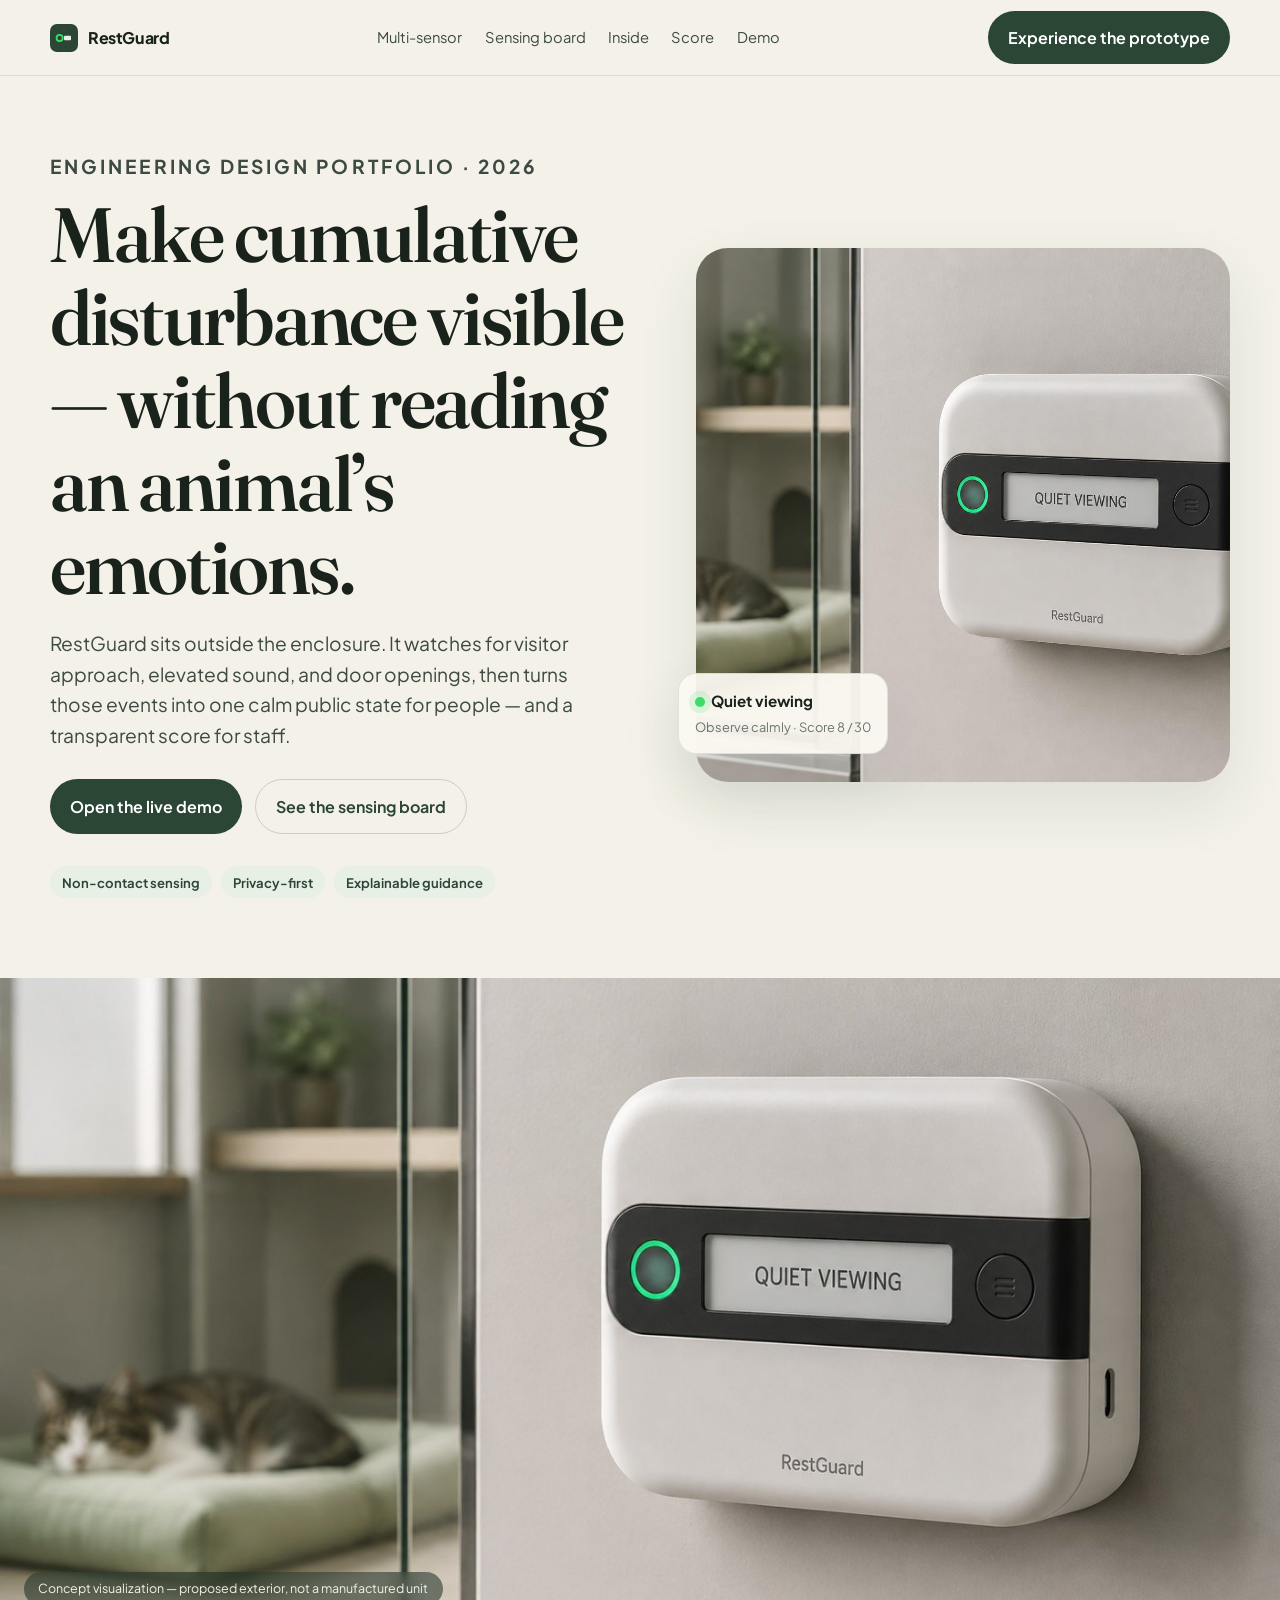
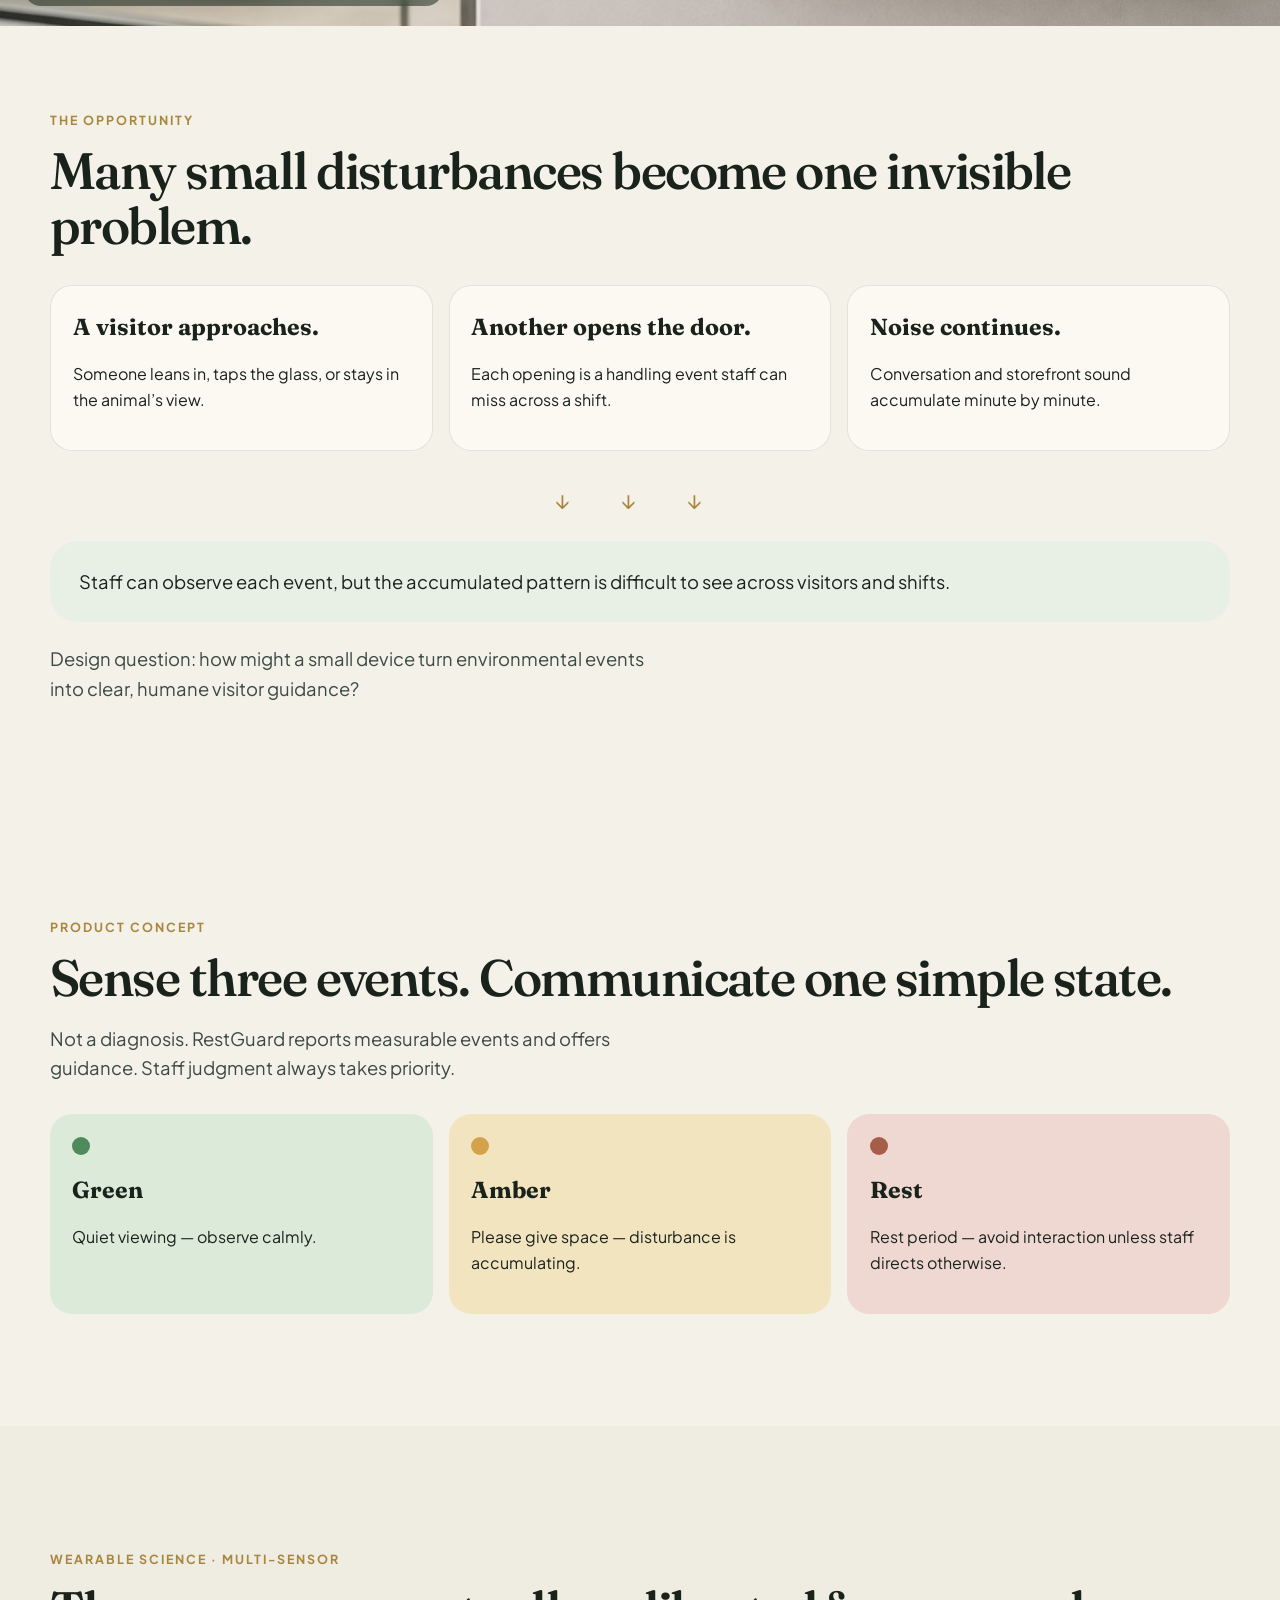
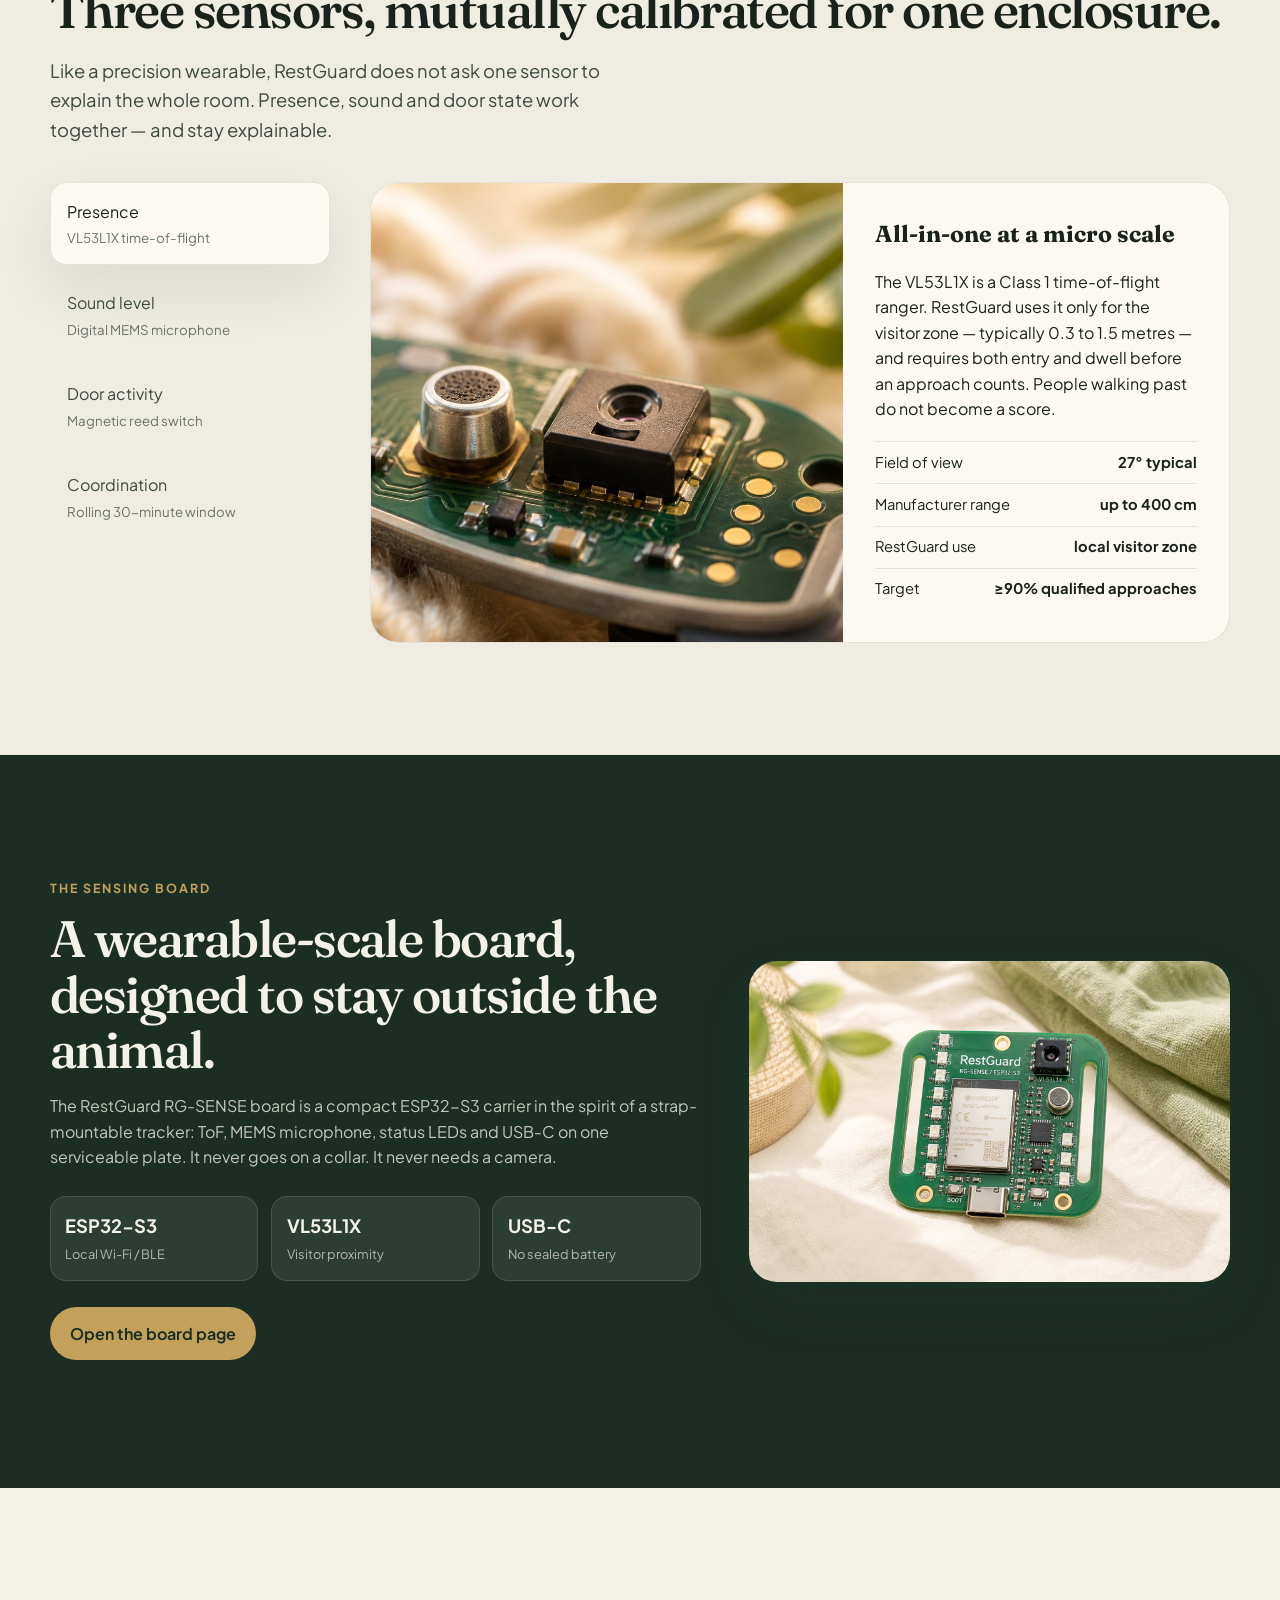
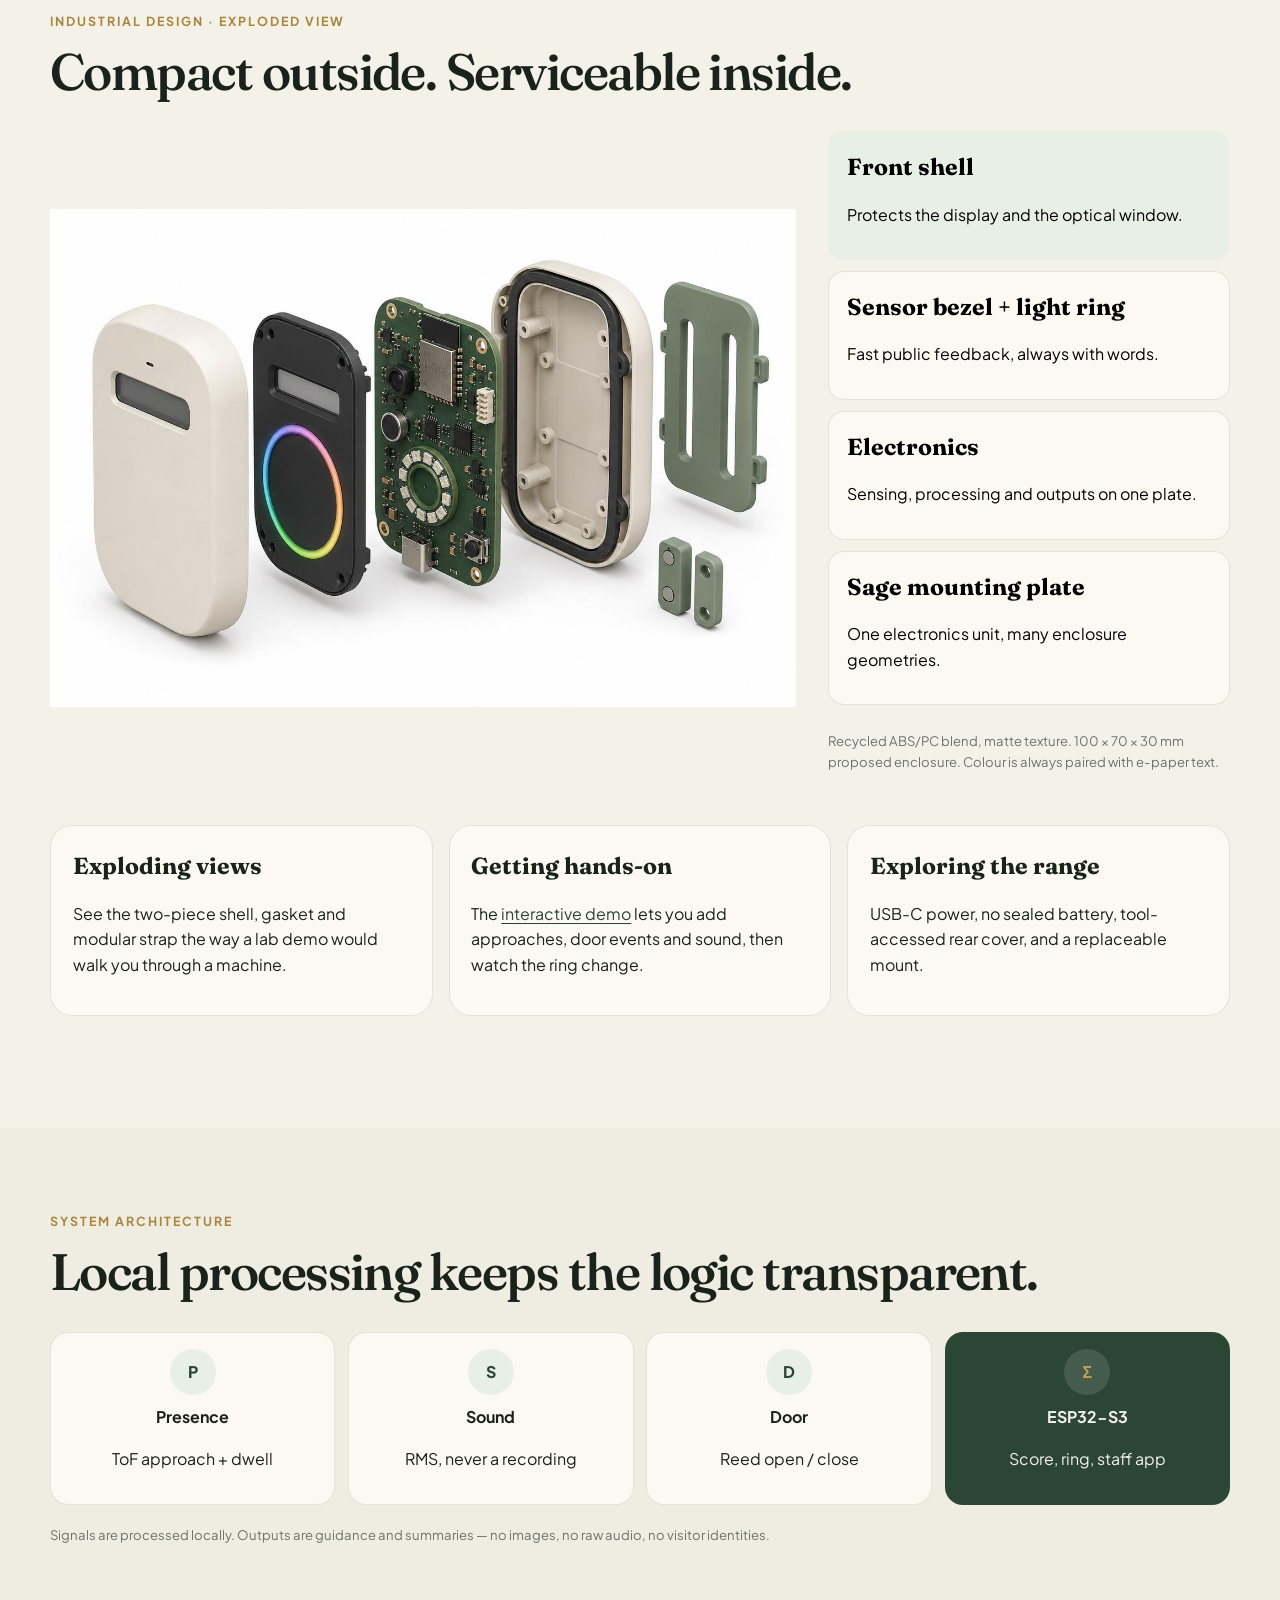
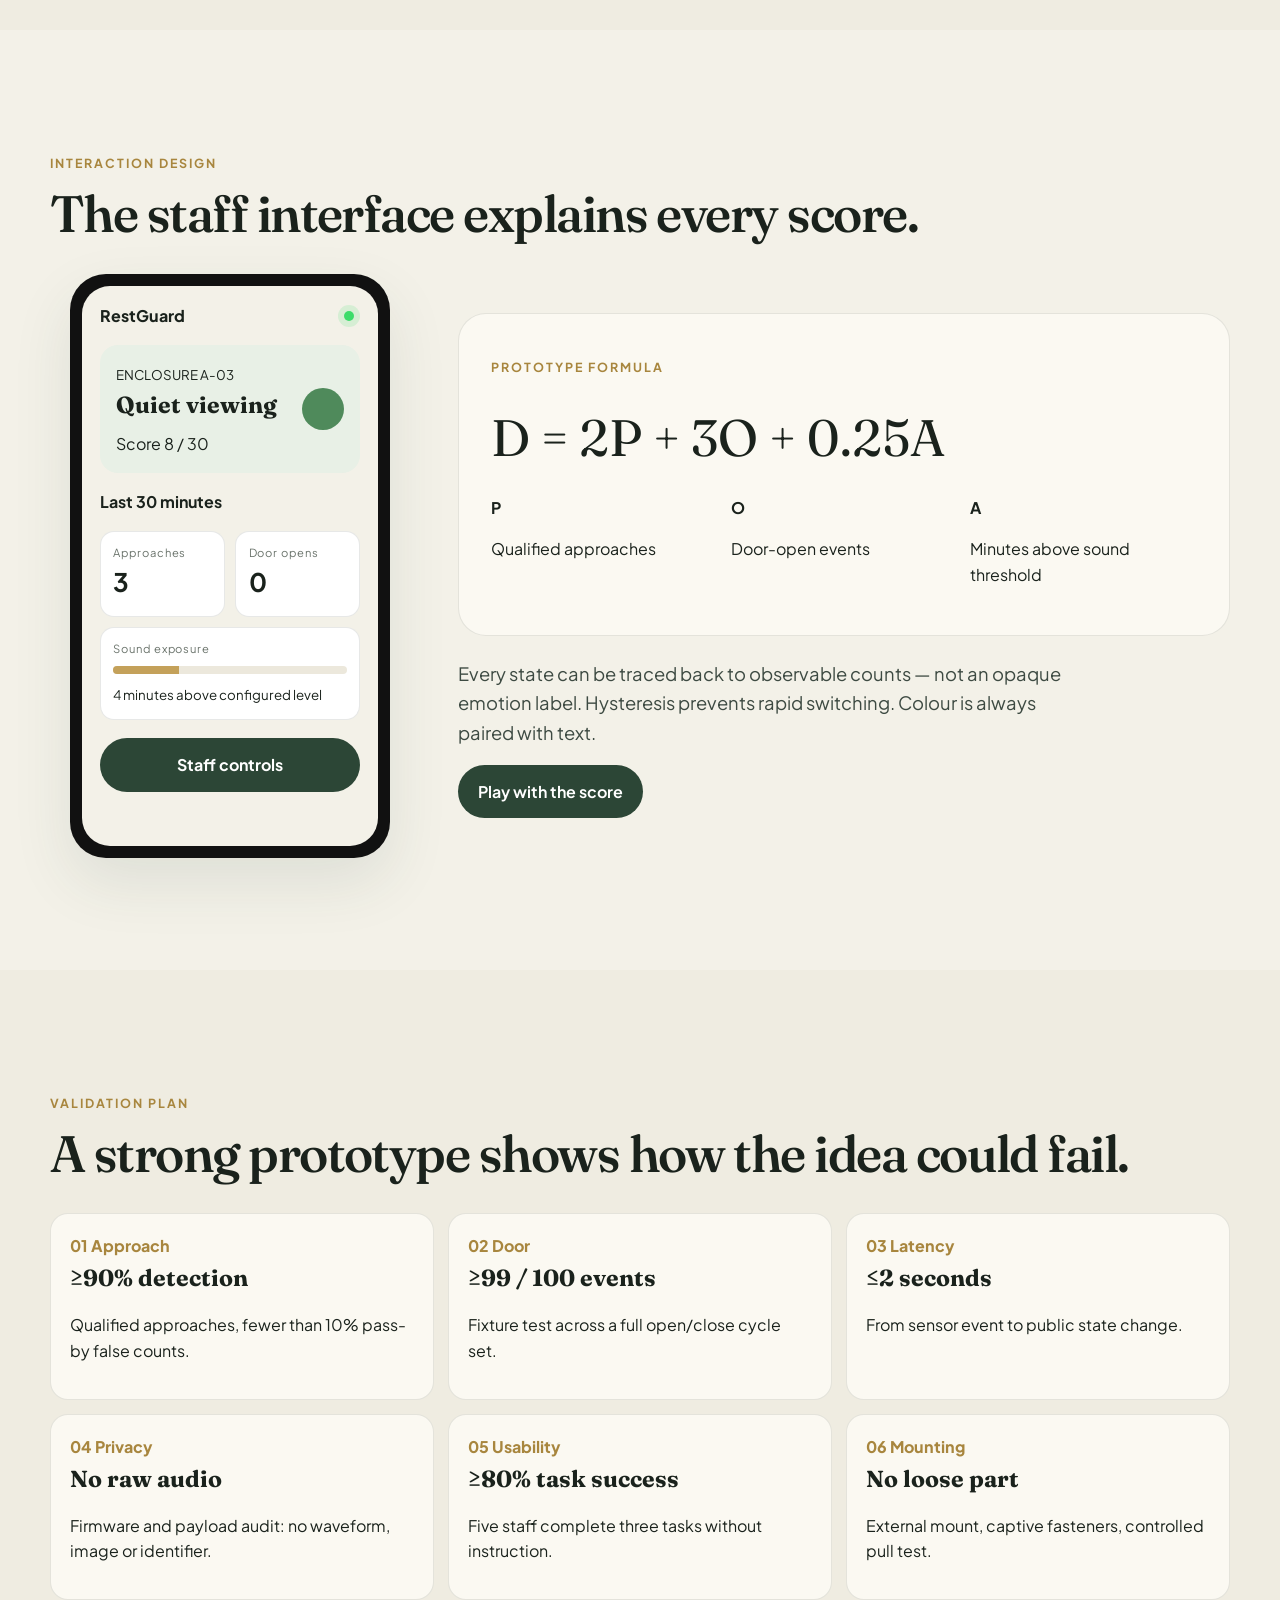
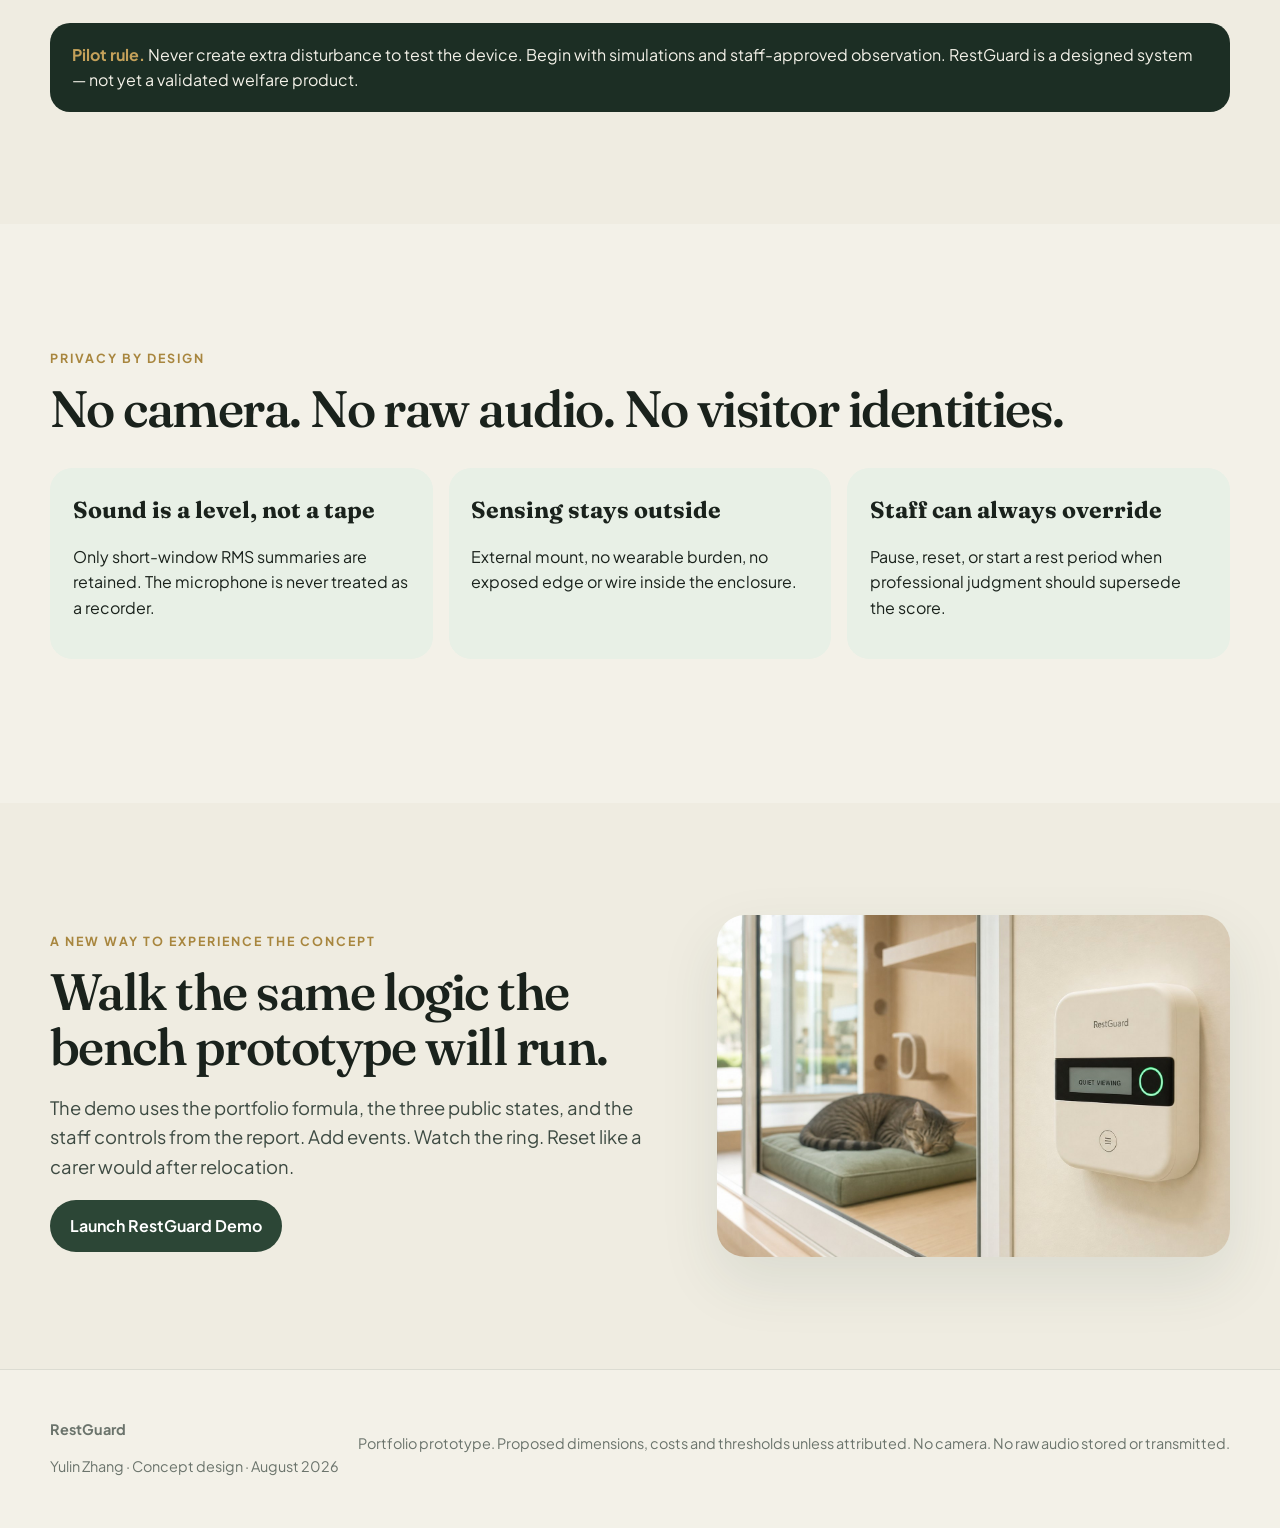
==== commit 863343b2: "Polish RestGuard site: cinematic band, mobile nav, live hysteresis Add the enclosure lifestyle still" ====
--- a/index.html
+++ b/index.html
@@ -22,13 +22,14 @@
         </svg>
         RestGuard
       </a>
-      <nav class="nav-links">
+      <nav class="nav-links" data-nav>
         <a href="#sensors">Multi-sensor</a>
         <a href="chip.html">Sensing board</a>
         <a href="#design">Inside</a>
         <a href="#logic">Score</a>
         <a href="demo.html">Demo</a>
       </nav>
+      <button class="nav-toggle" type="button" data-nav-toggle aria-label="Open menu"><span></span></button>
       <a class="btn btn-primary" href="demo.html">Experience the prototype</a>
     </div>
   </header>
@@ -58,6 +59,11 @@
       </div>
     </div>
   </section>
+
+  <figure class="cinema">
+    <img src="assets/images/device-context.jpg" alt="RestGuard on a cream wall beside a sleeping tabby cat on a sage cushion">
+    <figcaption>Concept visualization — proposed exterior, not a manufactured unit</figcaption>
+  </figure>
 
   <section class="section tight" id="opportunity">
     <div class="wrap">
@@ -331,6 +337,27 @@
   </section>
 
   <section class="section">
+    <div class="wrap">
+      <p class="eyebrow">Privacy by design</p>
+      <h2>No camera. No raw audio. No visitor identities.</h2>
+      <div class="three">
+        <article class="card soft">
+          <h3>Sound is a level, not a tape</h3>
+          <p>Only short-window RMS summaries are retained. The microphone is never treated as a recorder.</p>
+        </article>
+        <article class="card soft">
+          <h3>Sensing stays outside</h3>
+          <p>External mount, no wearable burden, no exposed edge or wire inside the enclosure.</p>
+        </article>
+        <article class="card soft">
+          <h3>Staff can always override</h3>
+          <p>Pause, reset, or start a rest period when professional judgment should supersede the score.</p>
+        </article>
+      </div>
+    </div>
+  </section>
+
+  <section class="section" style="background:#efece1">
     <div class="wrap split">
       <div>
         <p class="eyebrow">A new way to experience the concept</p>
--- a/css/styles.css
+++ b/css/styles.css
@@ -128,6 +128,15 @@
   color: rgba(243, 241, 232, 0.78);
 }
 
+.forest .stat {
+  background: rgba(243, 241, 232, 0.08);
+  border-color: rgba(243, 241, 232, 0.12);
+}
+
+.forest .stat span {
+  color: rgba(243, 241, 232, 0.68);
+}
+
 /* Nav */
 .nav {
   position: sticky;
@@ -142,6 +151,10 @@
 }
 
 .nav-inner {
+  position: relative;
+}
+
+.nav-inner {
   width: min(var(--max), calc(100% - 40px));
   margin: 0 auto;
   display: flex;
@@ -173,6 +186,48 @@
 
 .nav-links a:hover {
   color: var(--forest);
+}
+
+.nav-toggle {
+  display: none;
+  width: 42px;
+  height: 42px;
+  border: 1px solid var(--line);
+  border-radius: 12px;
+  background: var(--paper);
+  cursor: pointer;
+}
+
+.nav-toggle span,
+.nav-toggle span::before,
+.nav-toggle span::after {
+  display: block;
+  width: 16px;
+  height: 1.5px;
+  background: var(--ink);
+  position: relative;
+  margin: 0 auto;
+}
+
+.nav-toggle span::before,
+.nav-toggle span::after {
+  content: "";
+  position: absolute;
+  left: 0;
+}
+
+.nav-toggle span::before {
+  top: -5px;
+}
+
+.nav-toggle span::after {
+  top: 5px;
+}
+
+.card a {
+  color: var(--forest);
+  text-decoration: underline;
+  text-underline-offset: 3px;
 }
 
 .btn {
@@ -263,6 +318,29 @@
   box-shadow: var(--shadow);
   object-fit: cover;
   aspect-ratio: 1;
+}
+
+.cinema {
+  margin: 0;
+  position: relative;
+}
+
+.cinema img {
+  width: 100%;
+  height: min(72vh, 720px);
+  object-fit: cover;
+}
+
+.cinema figcaption {
+  position: absolute;
+  left: 24px;
+  bottom: 20px;
+  color: #f3f1e8;
+  background: rgba(28, 46, 36, 0.55);
+  backdrop-filter: blur(10px);
+  border-radius: 999px;
+  padding: 0.45rem 0.9rem;
+  font-size: 0.78rem;
 }
 
 .float-card {
@@ -724,7 +802,7 @@
 }
 
 .device {
-  width: min(340px, 100%);
+  width: min(400px, 100%);
   aspect-ratio: 100 / 88;
   margin: 0 auto;
   background: #efece3;
@@ -832,12 +910,61 @@
   margin-top: 1rem;
 }
 
+.event-btns.pair {
+  grid-template-columns: 1fr 1fr;
+}
+
 .event-btns button {
   border: 1px solid var(--line);
   background: #fff;
   border-radius: 12px;
   padding: 0.6rem 0.3rem;
   cursor: pointer;
+}
+
+.event-btns button:hover {
+  background: var(--mint);
+}
+
+.device {
+  transition: transform 0.35s ease;
+}
+
+.ring {
+  transition: border-color 0.35s ease, box-shadow 0.35s ease;
+  animation: pulse 2.4s ease-in-out infinite;
+}
+
+@keyframes pulse {
+  0%,
+  100% {
+    transform: scale(1);
+  }
+  50% {
+    transform: scale(1.06);
+  }
+}
+
+.callouts {
+  display: grid;
+  grid-template-columns: repeat(2, 1fr);
+  gap: 0.8rem;
+  margin-top: 1.4rem;
+}
+
+.callout {
+  background: var(--paper);
+  border: 1px solid var(--line);
+  border-radius: 16px;
+  padding: 0.95rem 1rem;
+}
+
+.callout b {
+  display: block;
+  color: var(--gold-deep);
+  font-size: 0.78rem;
+  letter-spacing: 0.08em;
+  text-transform: uppercase;
 }
 
 /* Footer */
@@ -889,12 +1016,43 @@
     grid-template-columns: 1fr 1fr;
   }
 
+  .nav-toggle {
+    display: grid;
+    place-items: center;
+  }
+
   .nav-links {
     display: none;
+    position: absolute;
+    top: var(--nav-h);
+    left: 0;
+    right: 0;
+    background: rgba(251, 249, 242, 0.97);
+    border-bottom: 1px solid var(--line);
+    padding: 1rem 1.25rem 1.2rem;
+    flex-direction: column;
+    align-items: flex-start;
+    gap: 0.9rem;
+  }
+
+  .nav-links.open {
+    display: flex;
+  }
+
+  .nav .btn {
+    display: none;
   }
 
   .float-card {
     left: 12px;
+  }
+
+  .cinema img {
+    height: 52vh;
+  }
+
+  .callouts {
+    grid-template-columns: 1fr;
   }
 
   .phone {
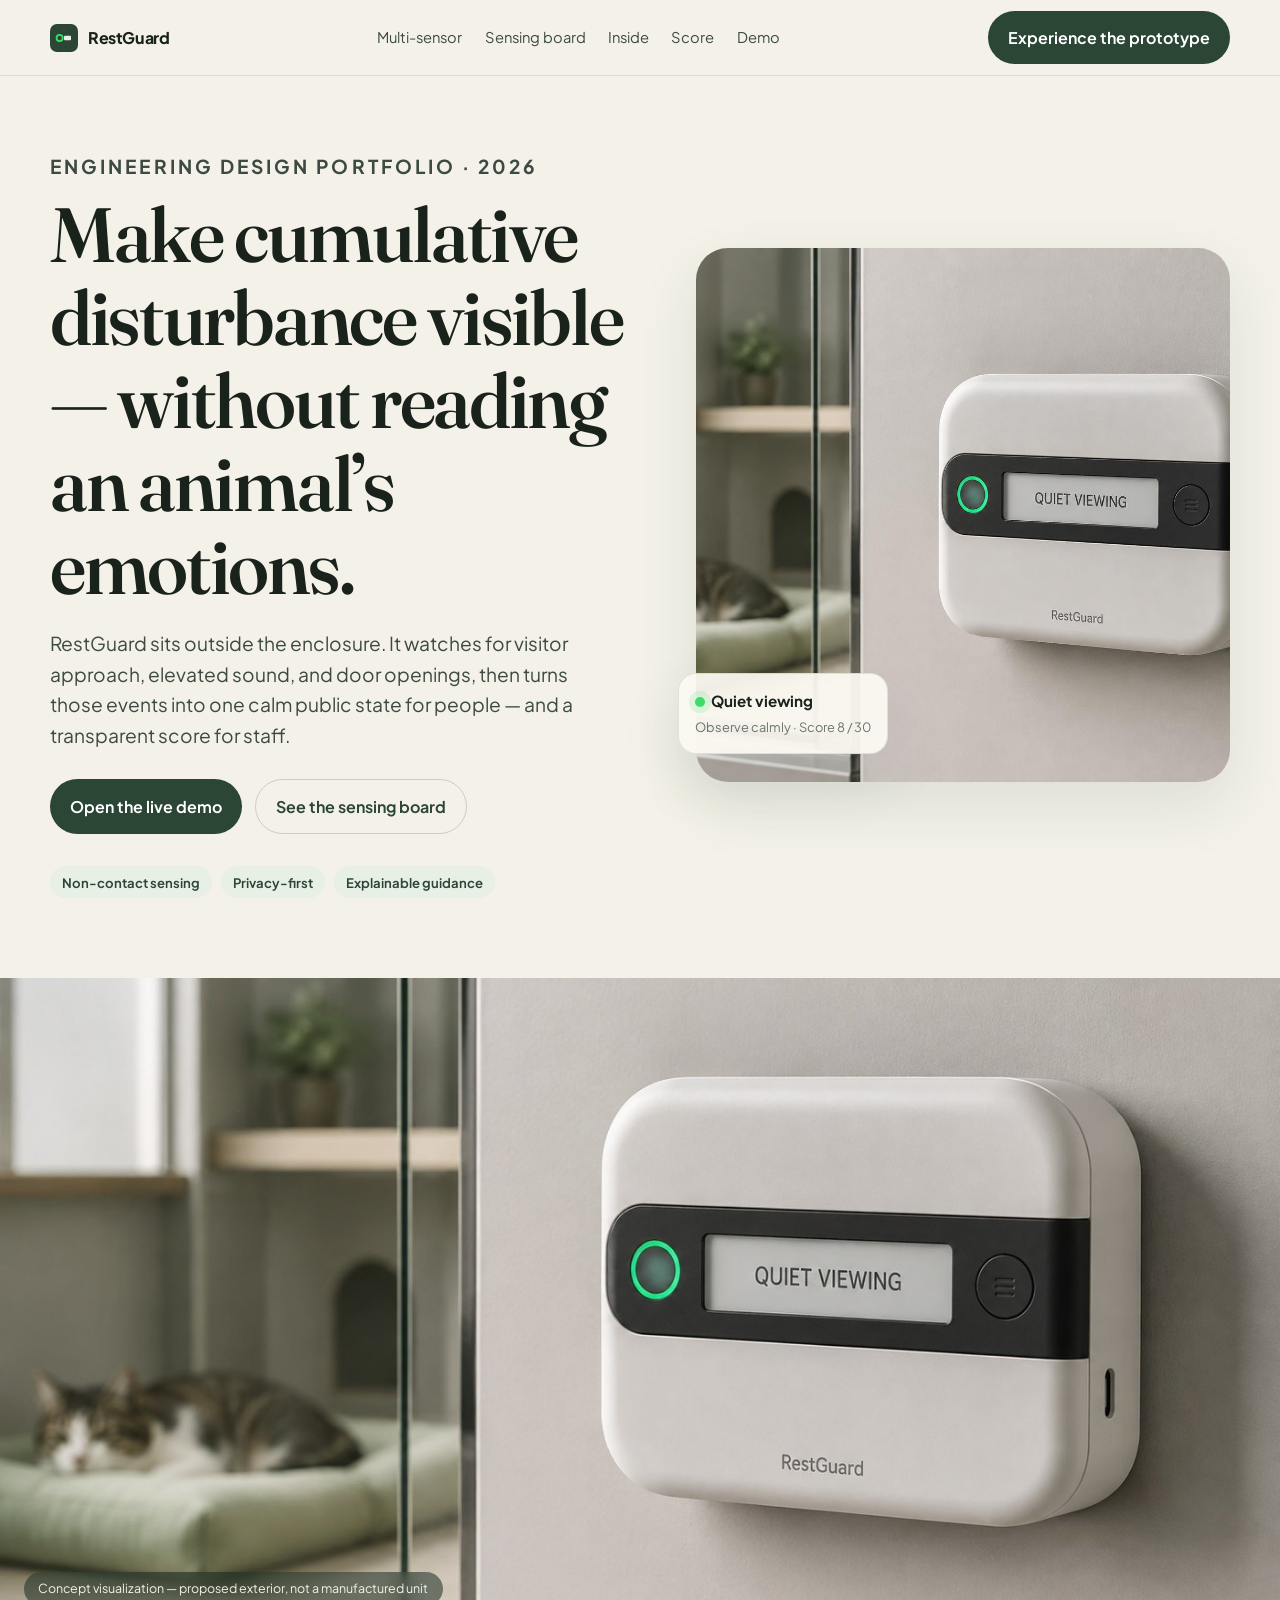
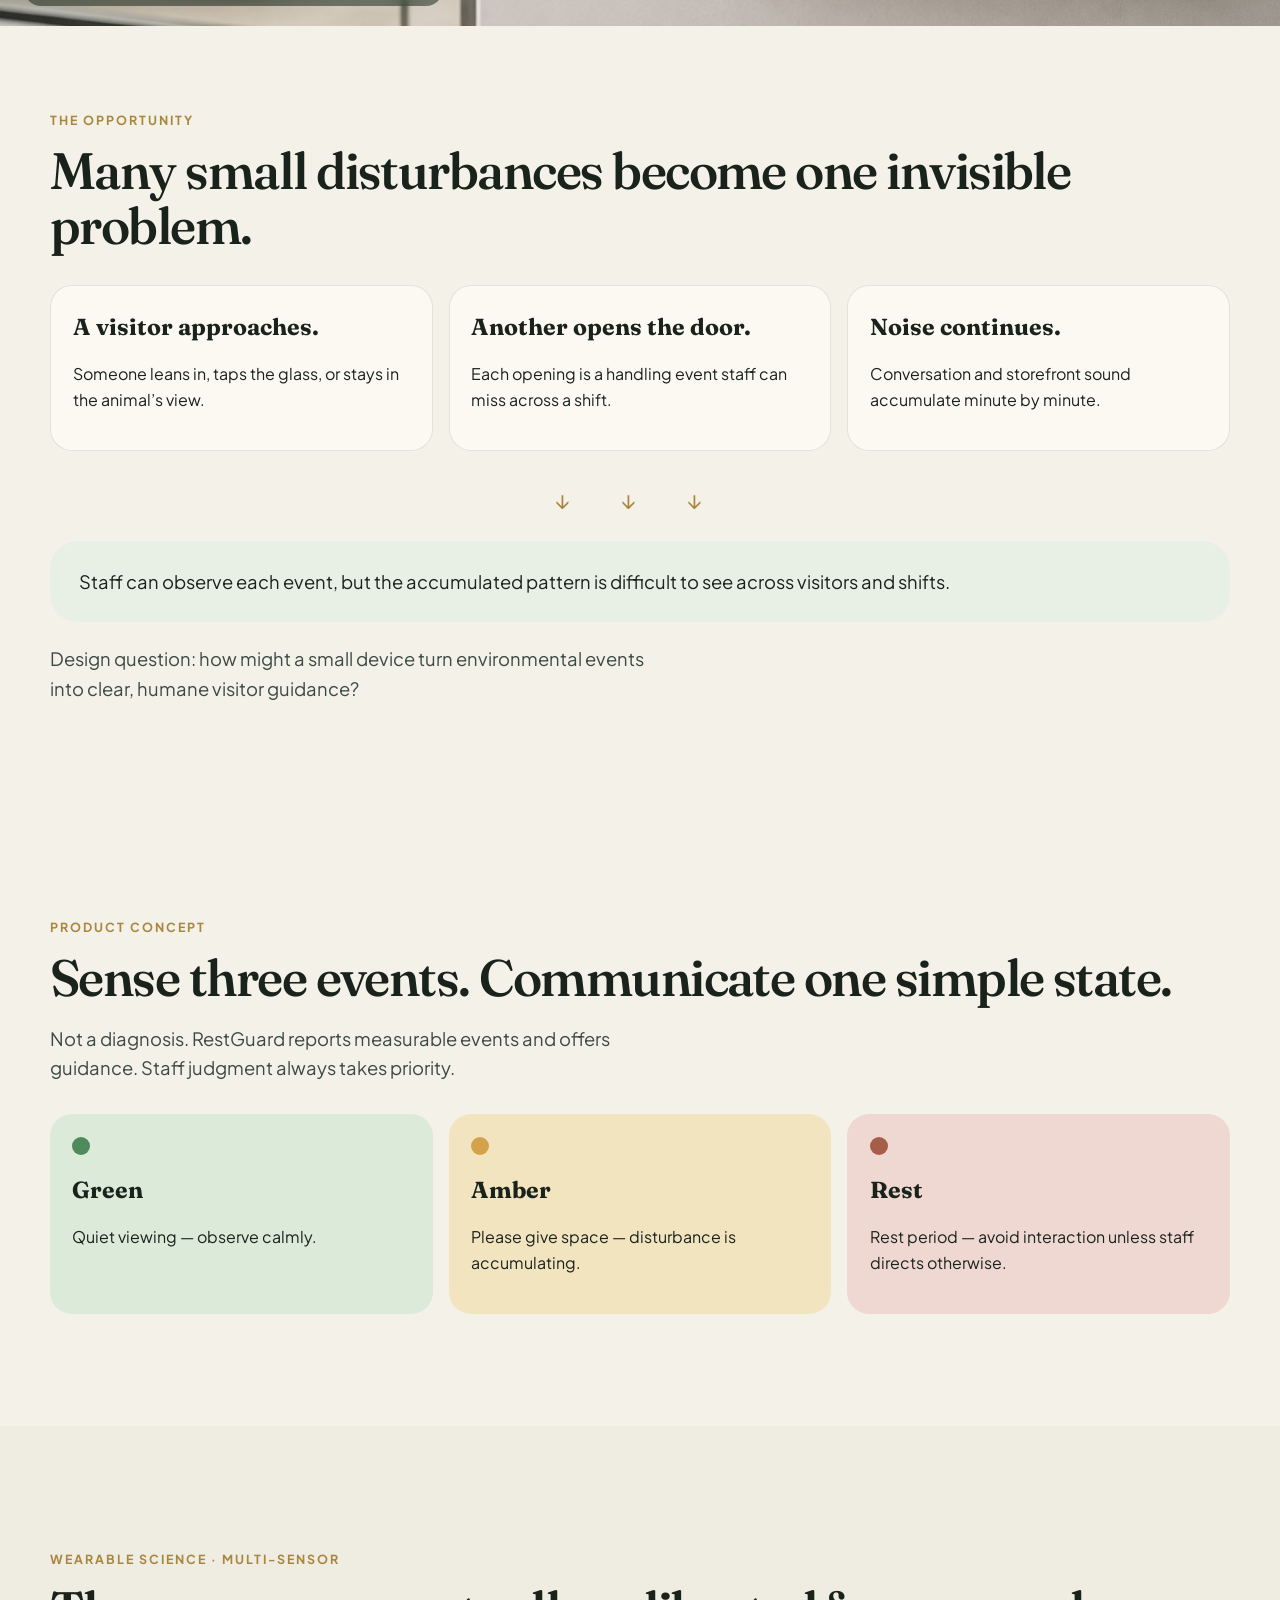
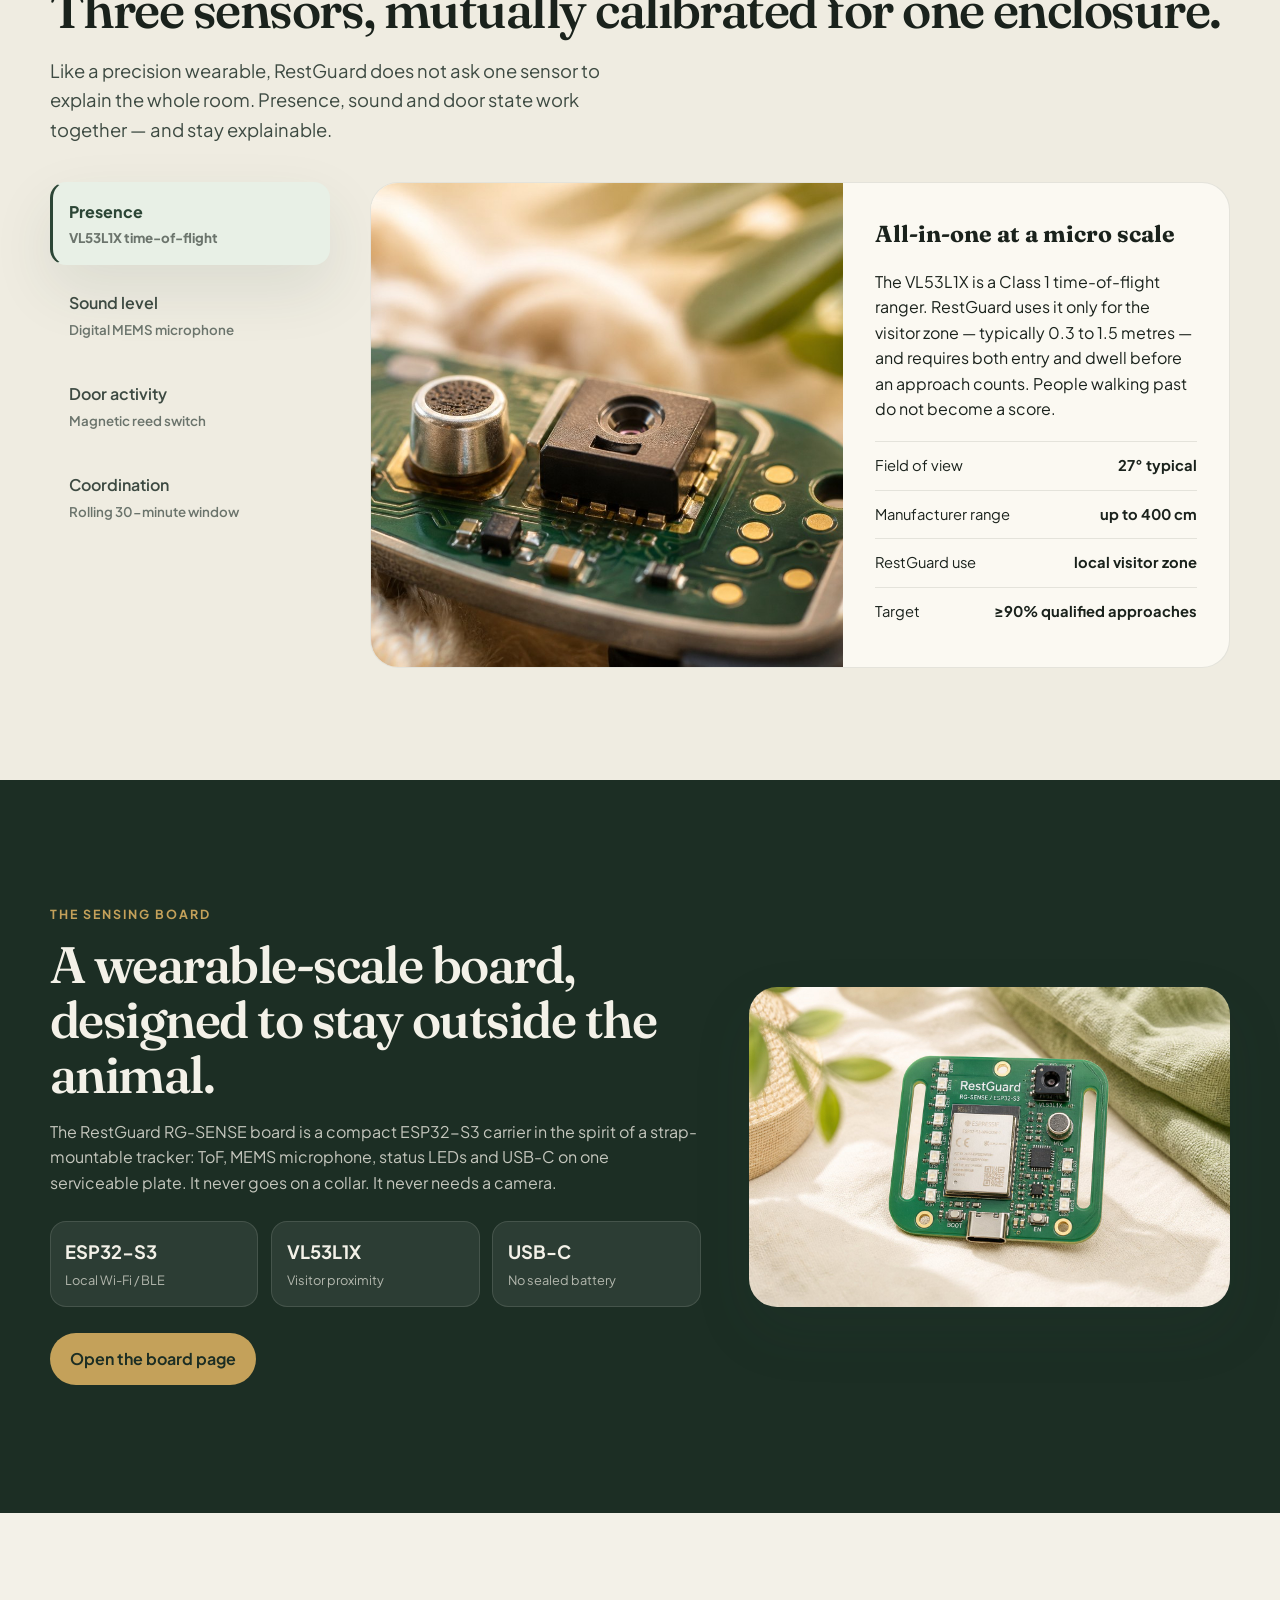
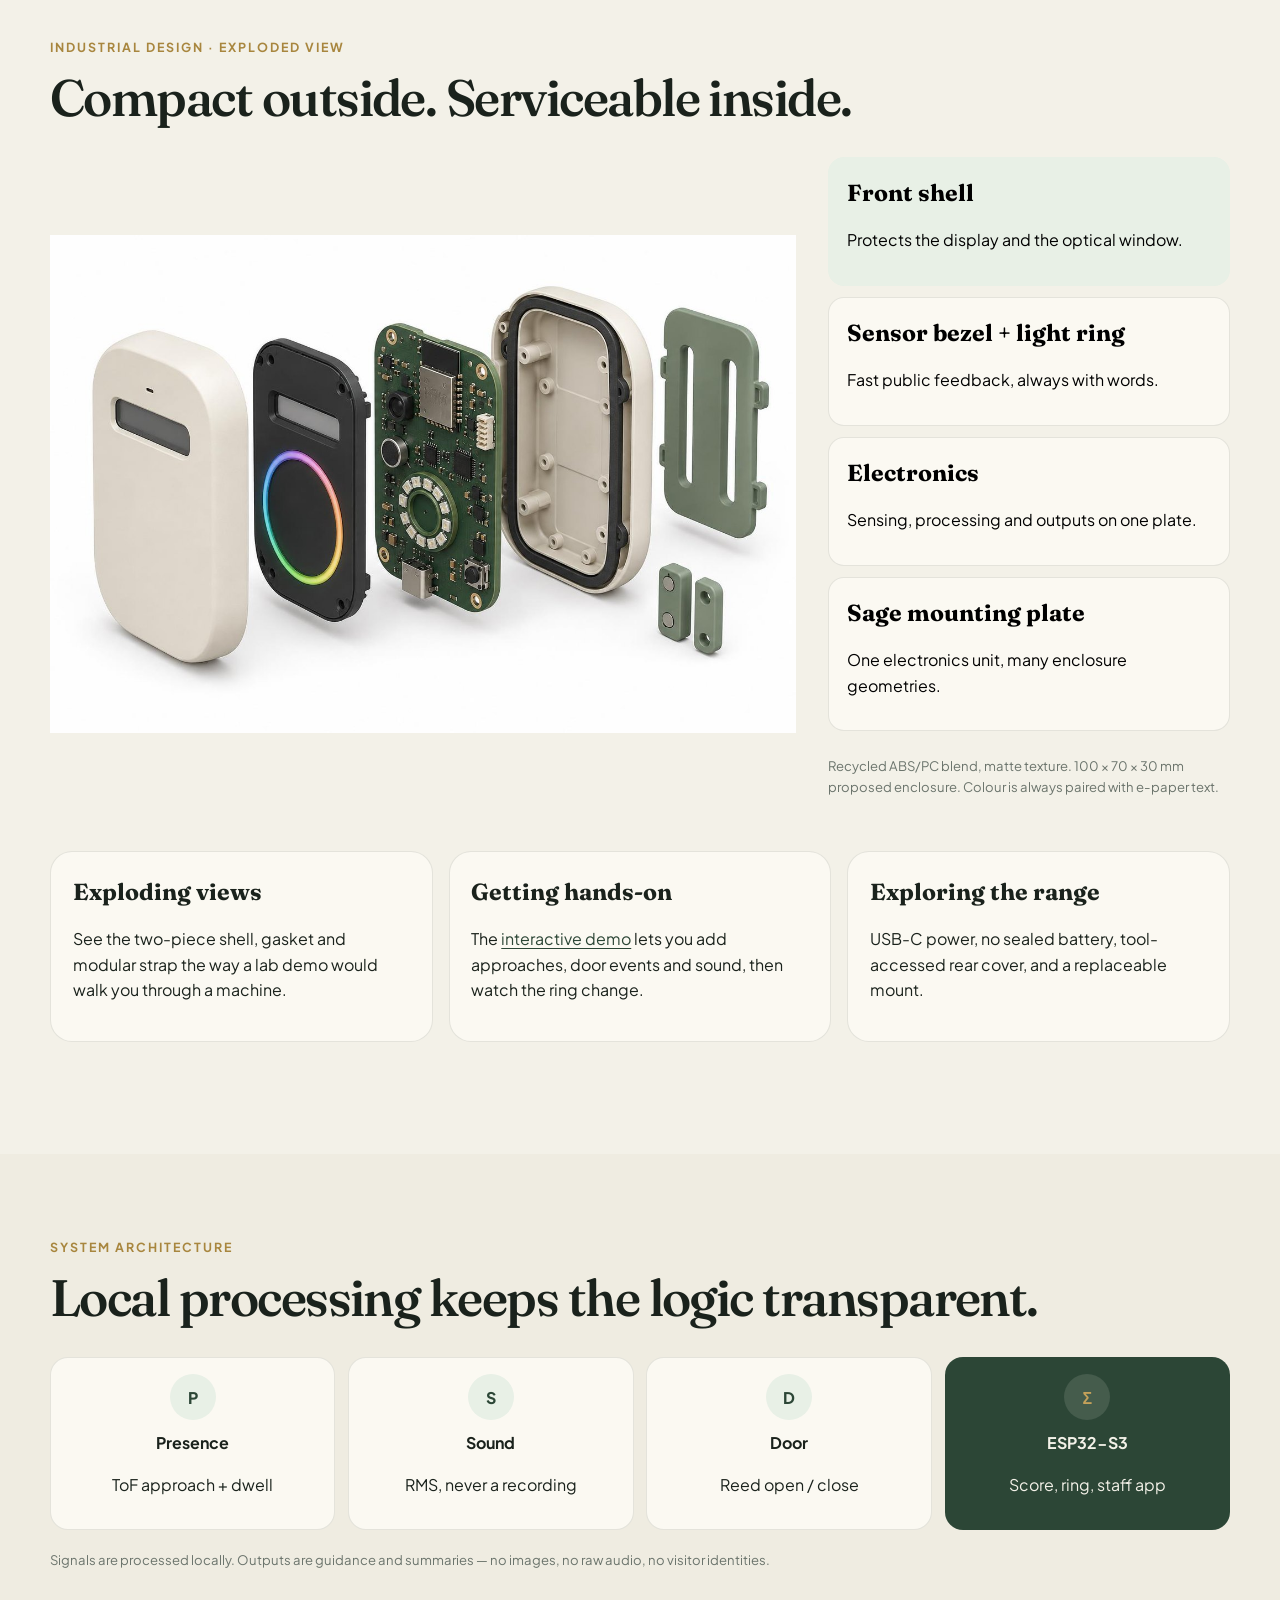
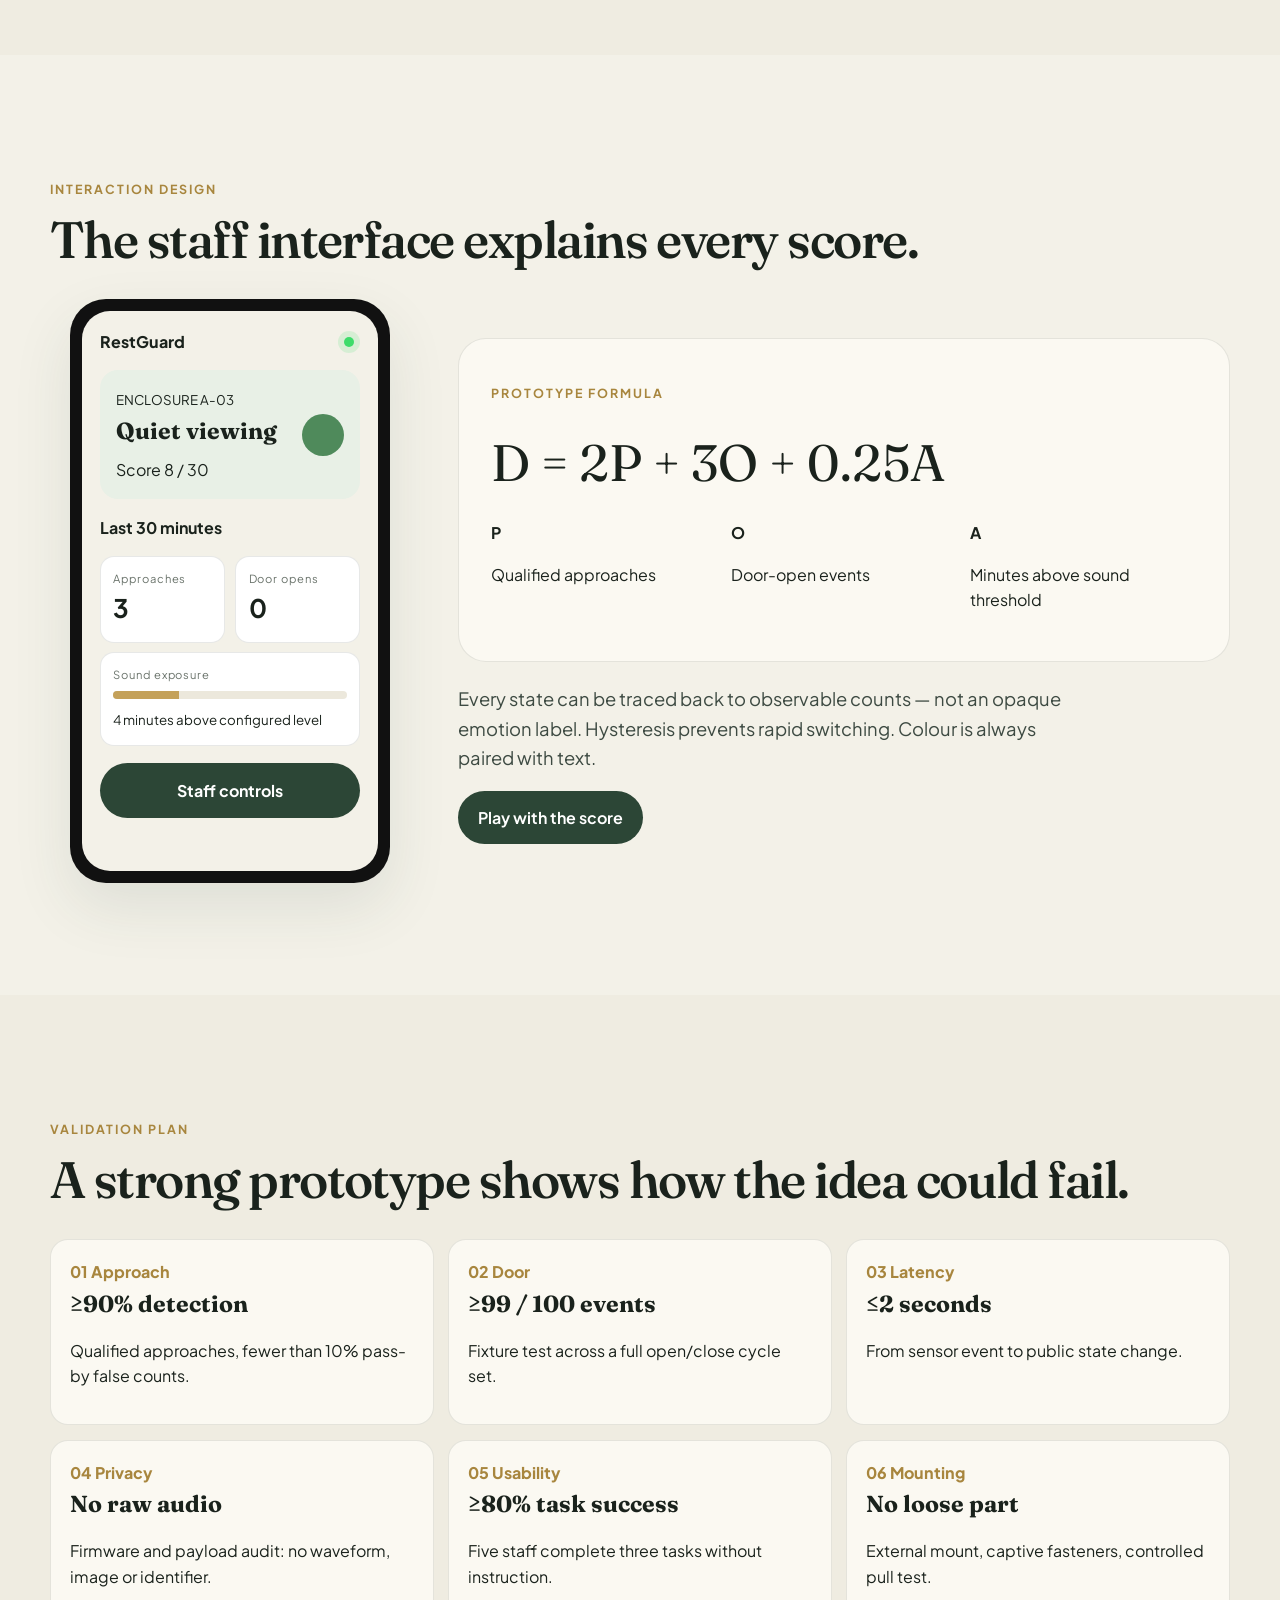
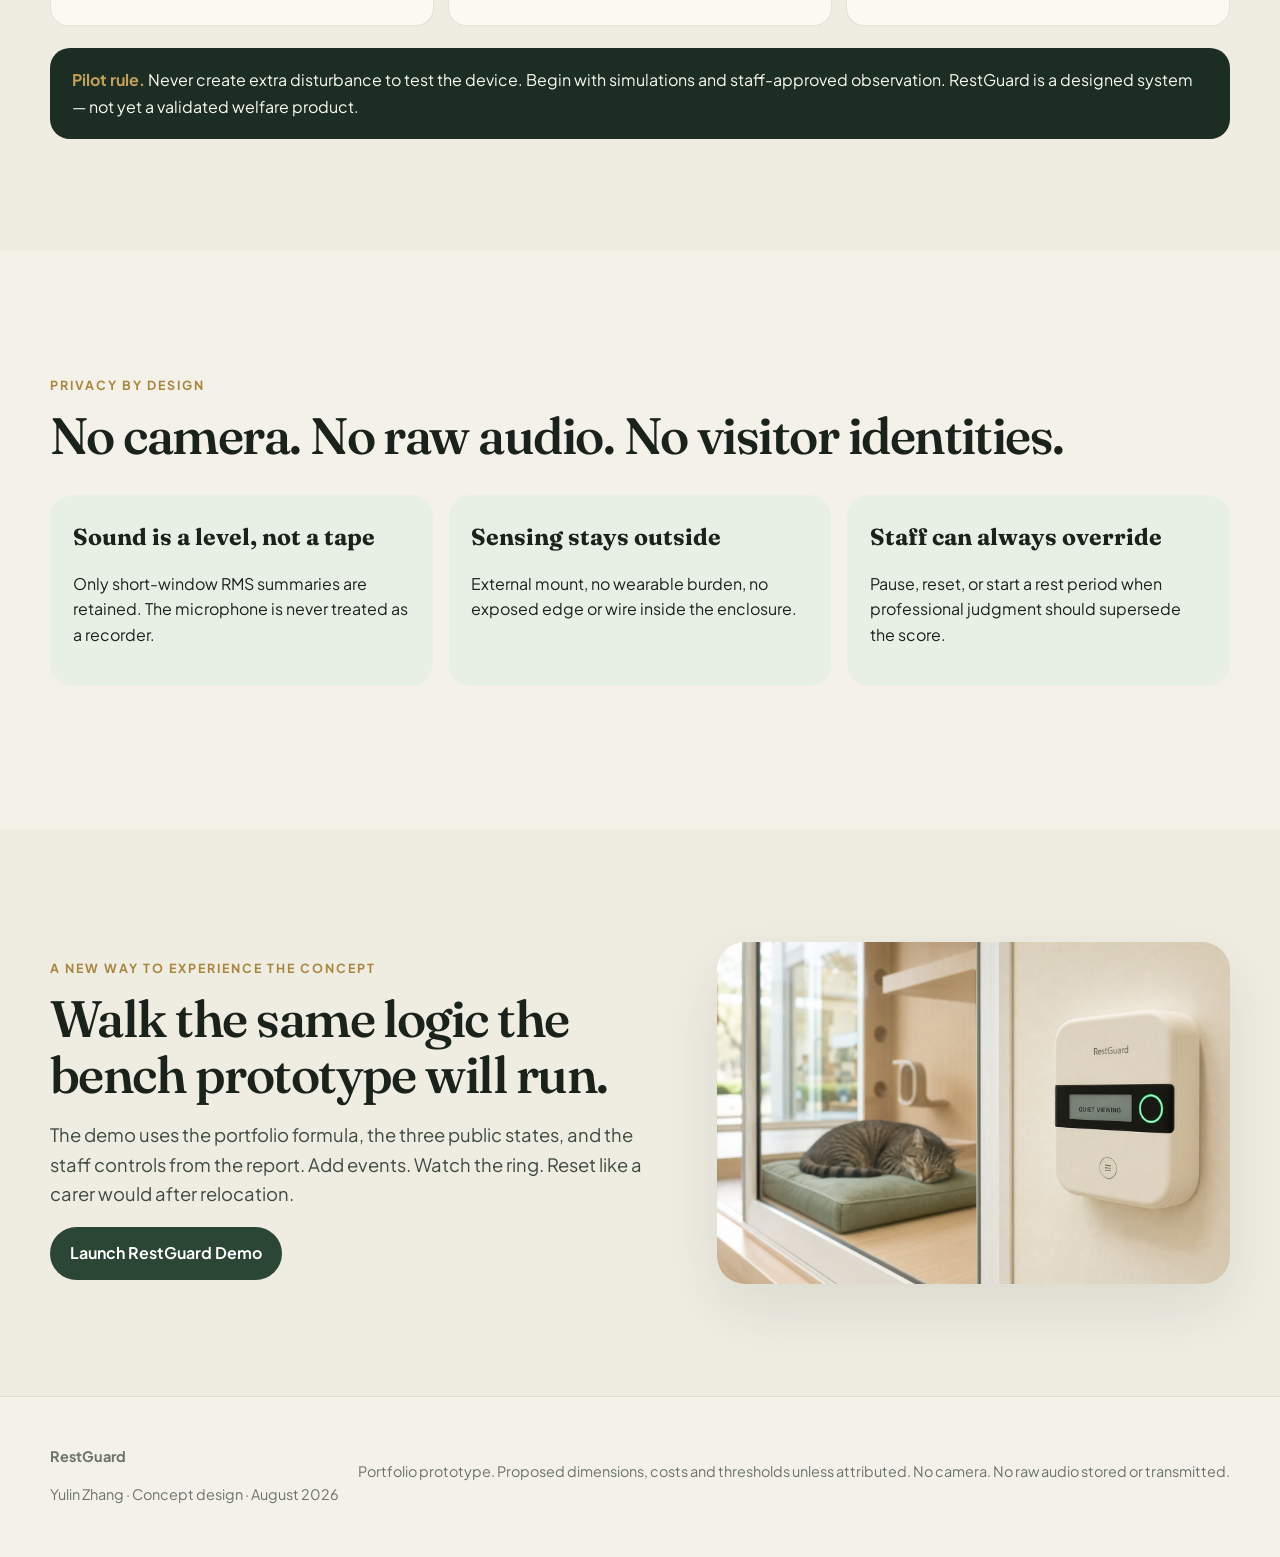
==== commit af91c632: "Clarify sensor tabs and tighten demo accessibility Make the active multi-sensor tab mint with a fore" ====
--- a/index.html
+++ b/index.html
@@ -122,20 +122,20 @@
       <h2>Three sensors, mutually calibrated for one enclosure.</h2>
       <p class="lead">Like a precision wearable, RestGuard does not ask one sensor to explain the whole room. Presence, sound and door state work together — and stay explainable.</p>
       <div class="sensor-layout" style="margin-top:2.4rem">
-        <div class="sensor-tabs" role="tablist">
-          <button class="sensor-tab active" data-sensor-tab="tof">
+        <div class="sensor-tabs" role="tablist" aria-label="RestGuard sensors">
+          <button class="sensor-tab active" role="tab" aria-selected="true" data-sensor-tab="tof">
             Presence
             <small>VL53L1X time-of-flight</small>
           </button>
-          <button class="sensor-tab" data-sensor-tab="mic">
+          <button class="sensor-tab" role="tab" aria-selected="false" data-sensor-tab="mic">
             Sound level
             <small>Digital MEMS microphone</small>
           </button>
-          <button class="sensor-tab" data-sensor-tab="door">
+          <button class="sensor-tab" role="tab" aria-selected="false" data-sensor-tab="door">
             Door activity
             <small>Magnetic reed switch</small>
           </button>
-          <button class="sensor-tab" data-sensor-tab="fusion">
+          <button class="sensor-tab" role="tab" aria-selected="false" data-sensor-tab="fusion">
             Coordination
             <small>Rolling 30-minute window</small>
           </button>
--- a/css/styles.css
+++ b/css/styles.css
@@ -152,9 +152,6 @@
 
 .nav-inner {
   position: relative;
-}
-
-.nav-inner {
   width: min(var(--max), calc(100% - 40px));
   margin: 0 auto;
   display: flex;
@@ -244,7 +241,12 @@
 }
 
 .btn:hover {
-  transform: translateY(-1px);
+  transform: translateY(-1px) scale(1.02);
+  filter: brightness(1.06);
+}
+
+.btn:active {
+  transform: scale(0.97);
 }
 
 .btn-primary {
@@ -429,16 +431,20 @@
   text-align: left;
   background: transparent;
   border: 1px solid transparent;
+  border-left: 3px solid transparent;
   border-radius: 16px;
   padding: 0.95rem 1rem;
   cursor: pointer;
   color: var(--ink-soft);
+  font-weight: 600;
 }
 
 .sensor-tab.active {
-  background: var(--paper);
-  border-color: var(--line);
-  color: var(--ink);
+  background: var(--mint);
+  border-color: transparent;
+  border-left-color: var(--forest);
+  color: var(--forest);
+  font-weight: 750;
   box-shadow: var(--shadow);
 }
 
@@ -459,6 +465,16 @@
 .sensor-panel.active {
   display: grid;
   grid-template-columns: 1.1fr 0.9fr;
+  animation: fade-in 0.28s ease;
+}
+
+@keyframes fade-in {
+  from {
+    opacity: 0;
+  }
+  to {
+    opacity: 1;
+  }
 }
 
 .sensor-panel img {
@@ -482,7 +498,7 @@
   display: flex;
   justify-content: space-between;
   gap: 1rem;
-  padding: 0.55rem 0;
+  padding: 0.75rem 0;
   border-top: 1px solid var(--line);
   font-size: 0.92rem;
 }
@@ -773,6 +789,7 @@
   border-radius: 18px;
   padding: 1.2rem;
   border: 1px solid var(--line);
+  min-height: 168px;
 }
 
 .v-card em {
@@ -784,9 +801,10 @@
 .pilot {
   margin-top: 1.4rem;
   background: var(--forest-deep);
-  color: #f3f1e8;
+  color: #fbf9f2;
   border-radius: 20px;
   padding: 1.2rem 1.4rem;
+  line-height: 1.65;
 }
 
 .pilot strong {
@@ -898,6 +916,22 @@
   margin-bottom: 0.6rem;
 }
 
+.score-readout b.pulse {
+  animation: score-pulse 0.35s ease;
+}
+
+@keyframes score-pulse {
+  0% {
+    transform: scale(1);
+  }
+  40% {
+    transform: scale(1.08);
+  }
+  100% {
+    transform: scale(1);
+  }
+}
+
 .score-readout b {
   font-family: Fraunces, Georgia, serif;
   font-size: 2.4rem;
@@ -924,6 +958,10 @@
 
 .event-btns button:hover {
   background: var(--mint);
+}
+
+.event-btns button:active {
+  transform: scale(0.96);
 }
 
 .device {
@@ -973,6 +1011,7 @@
   border-top: 1px solid var(--line);
   color: var(--muted);
   font-size: 0.9rem;
+  line-height: 1.65;
 }
 
 .split {
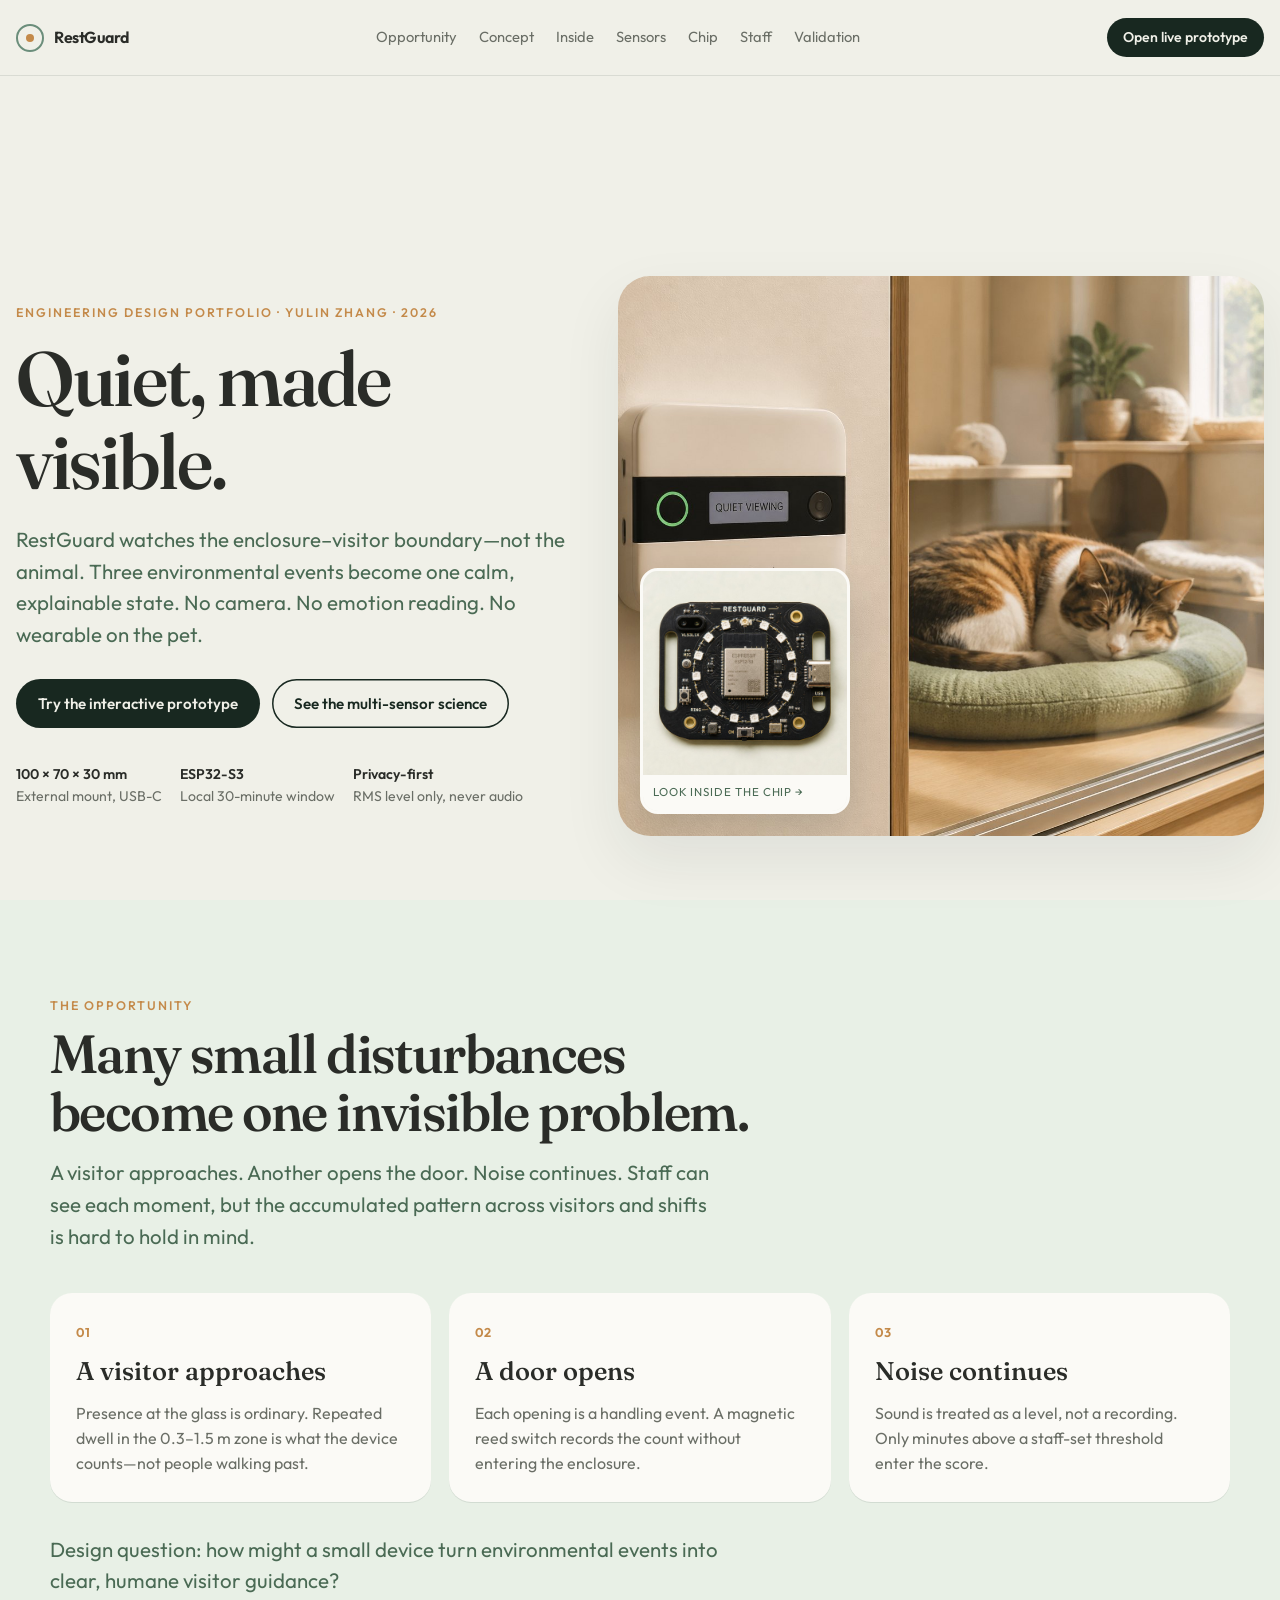
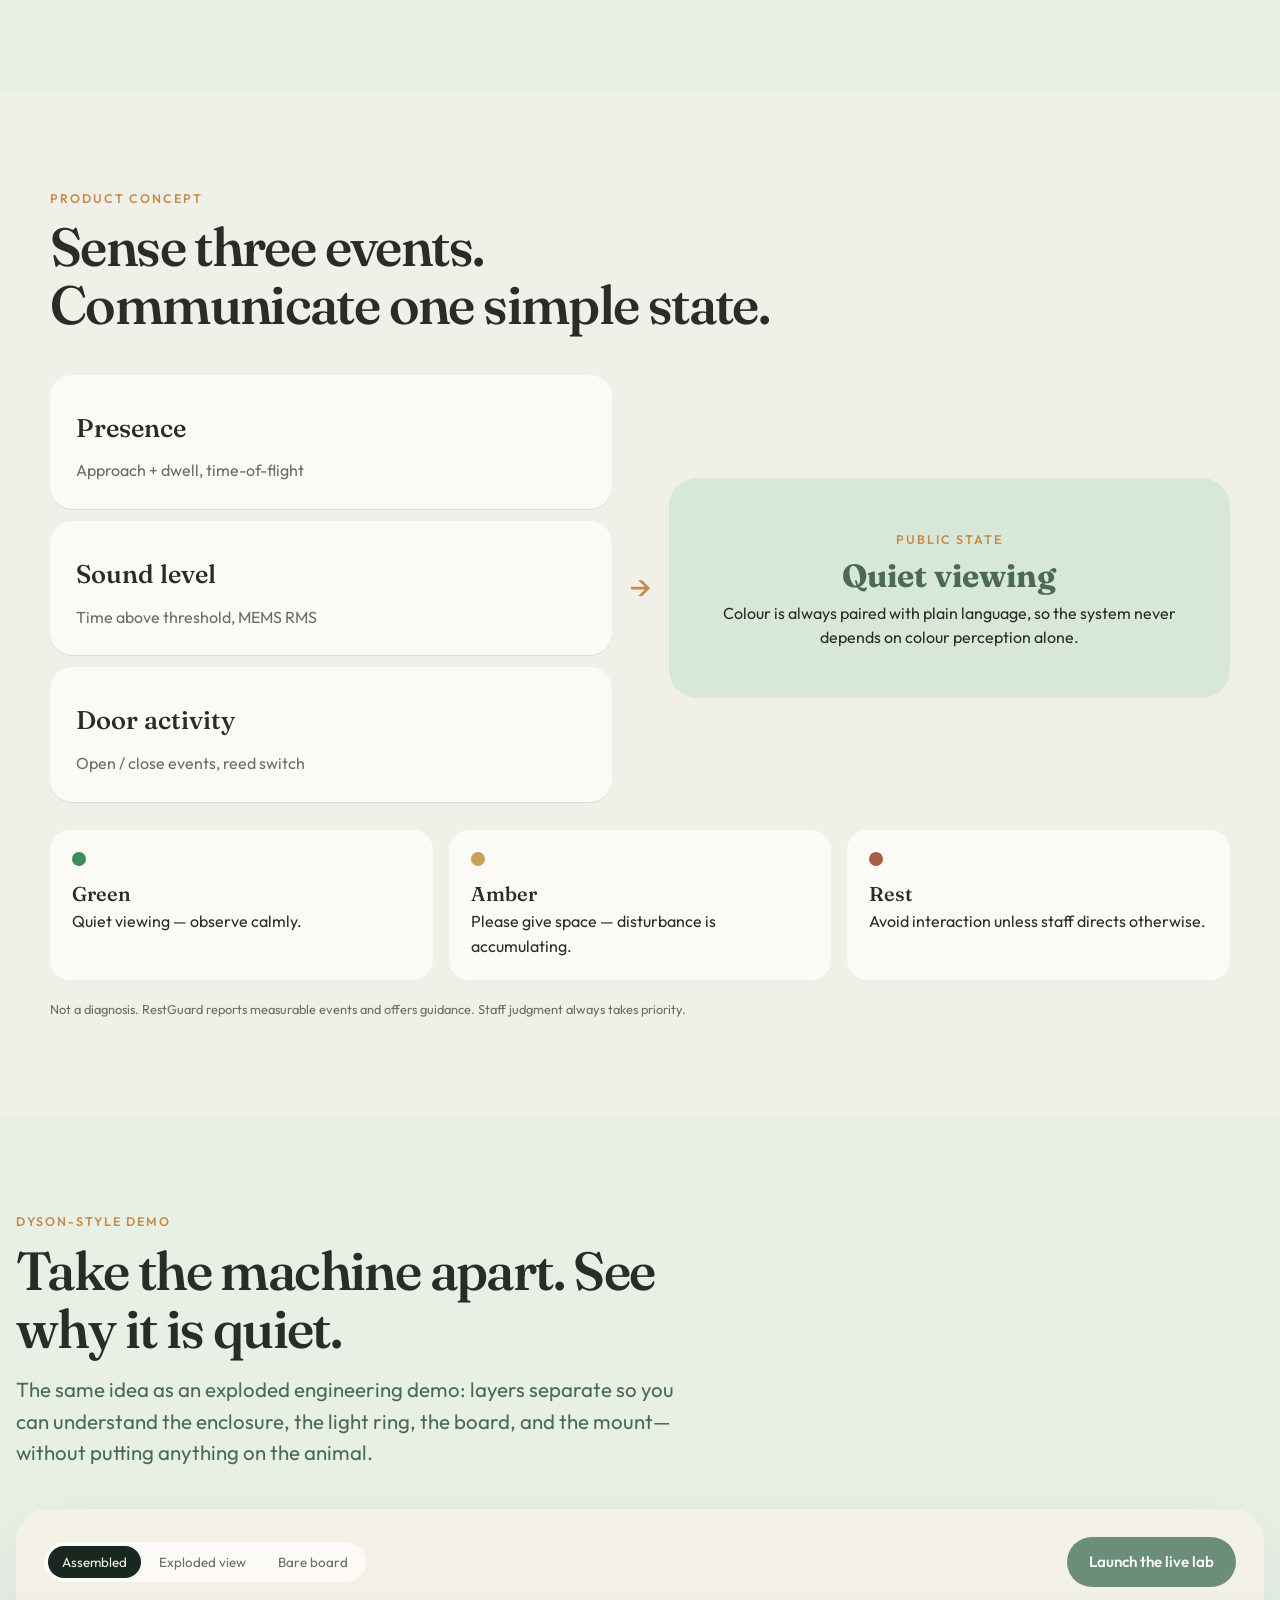
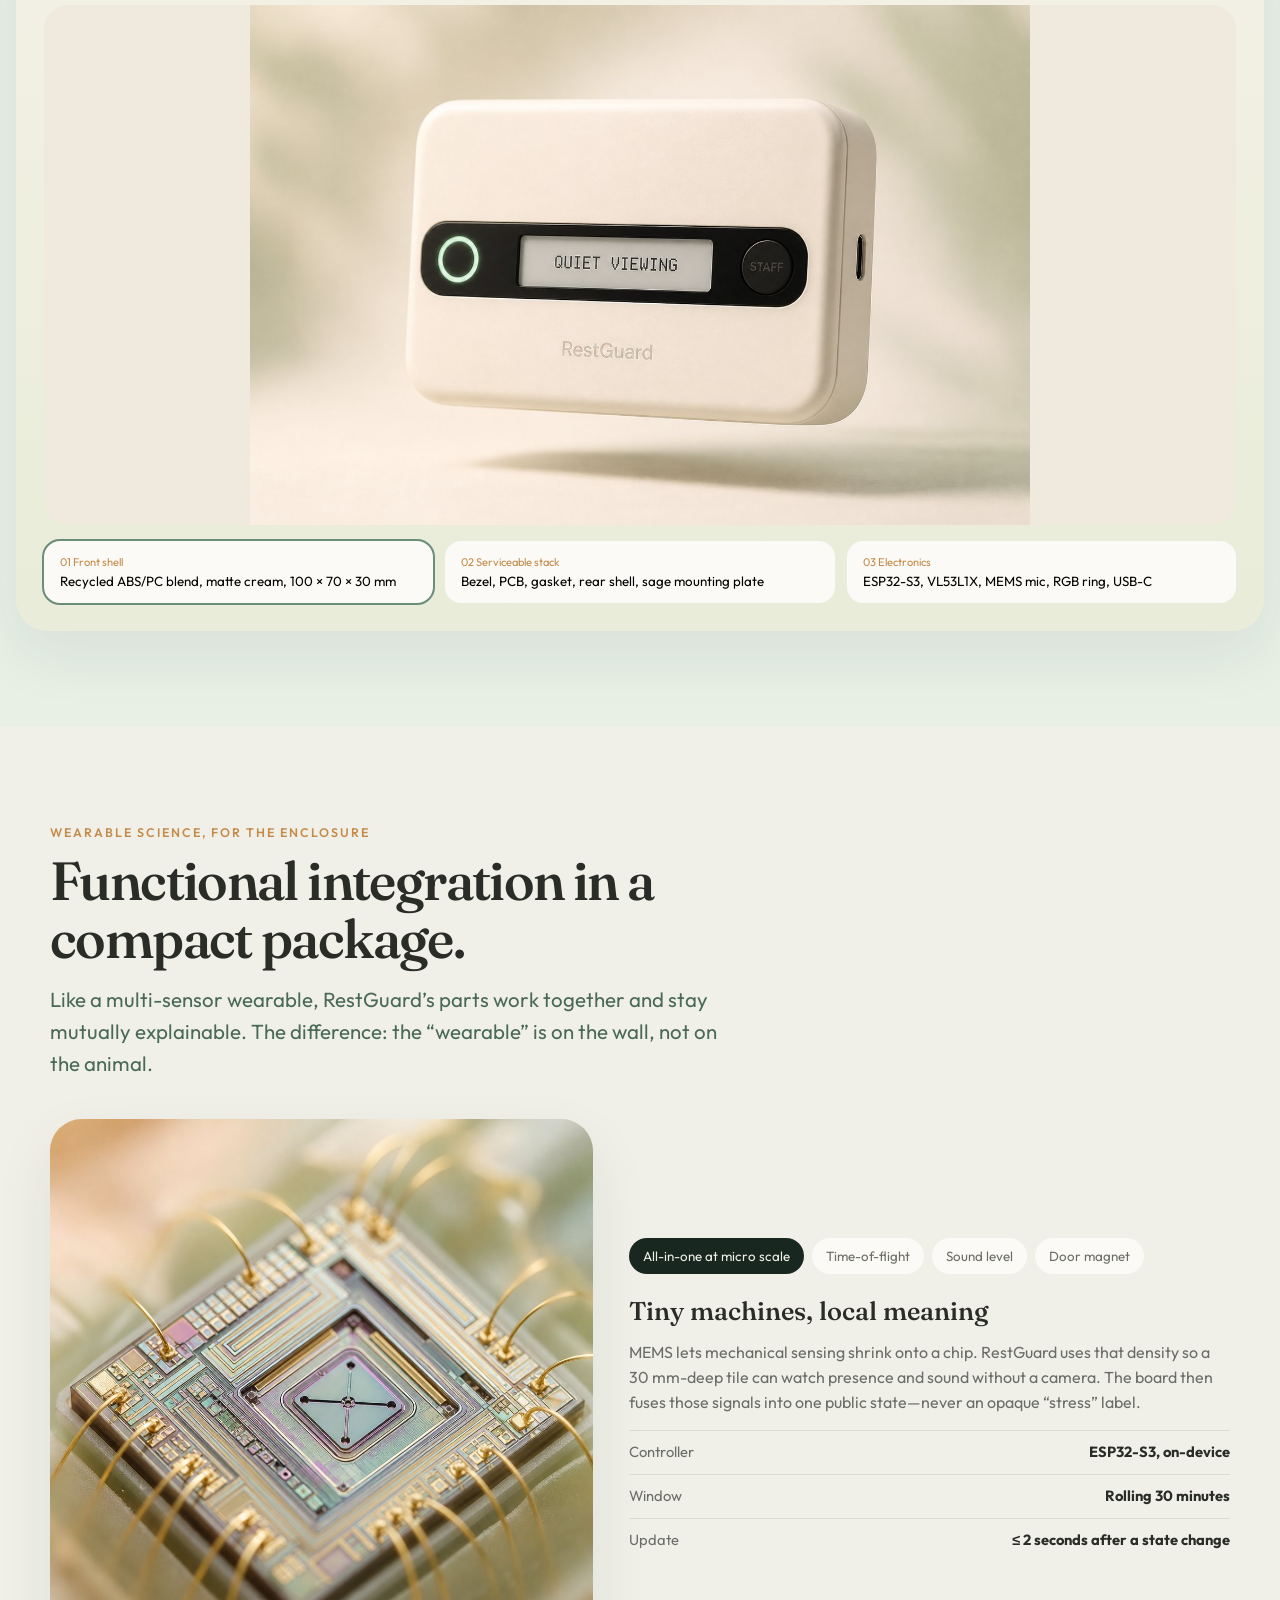
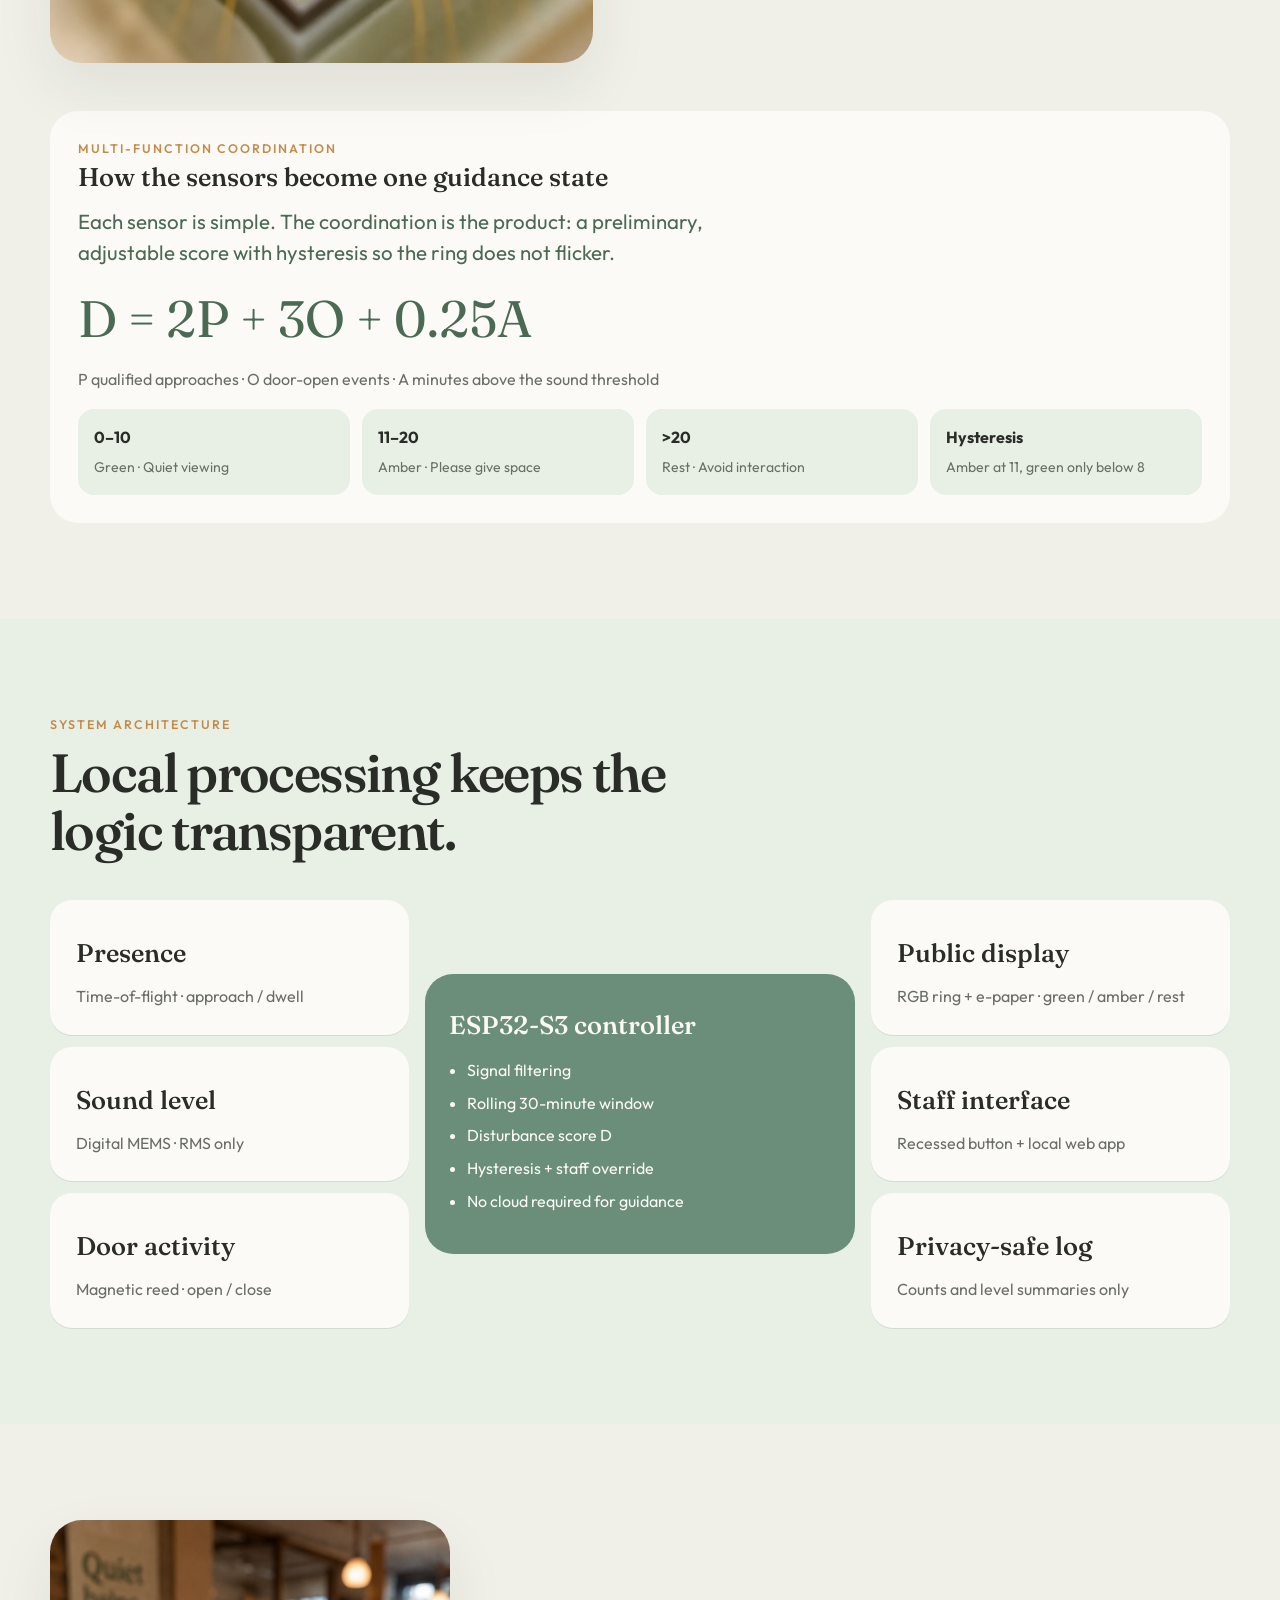
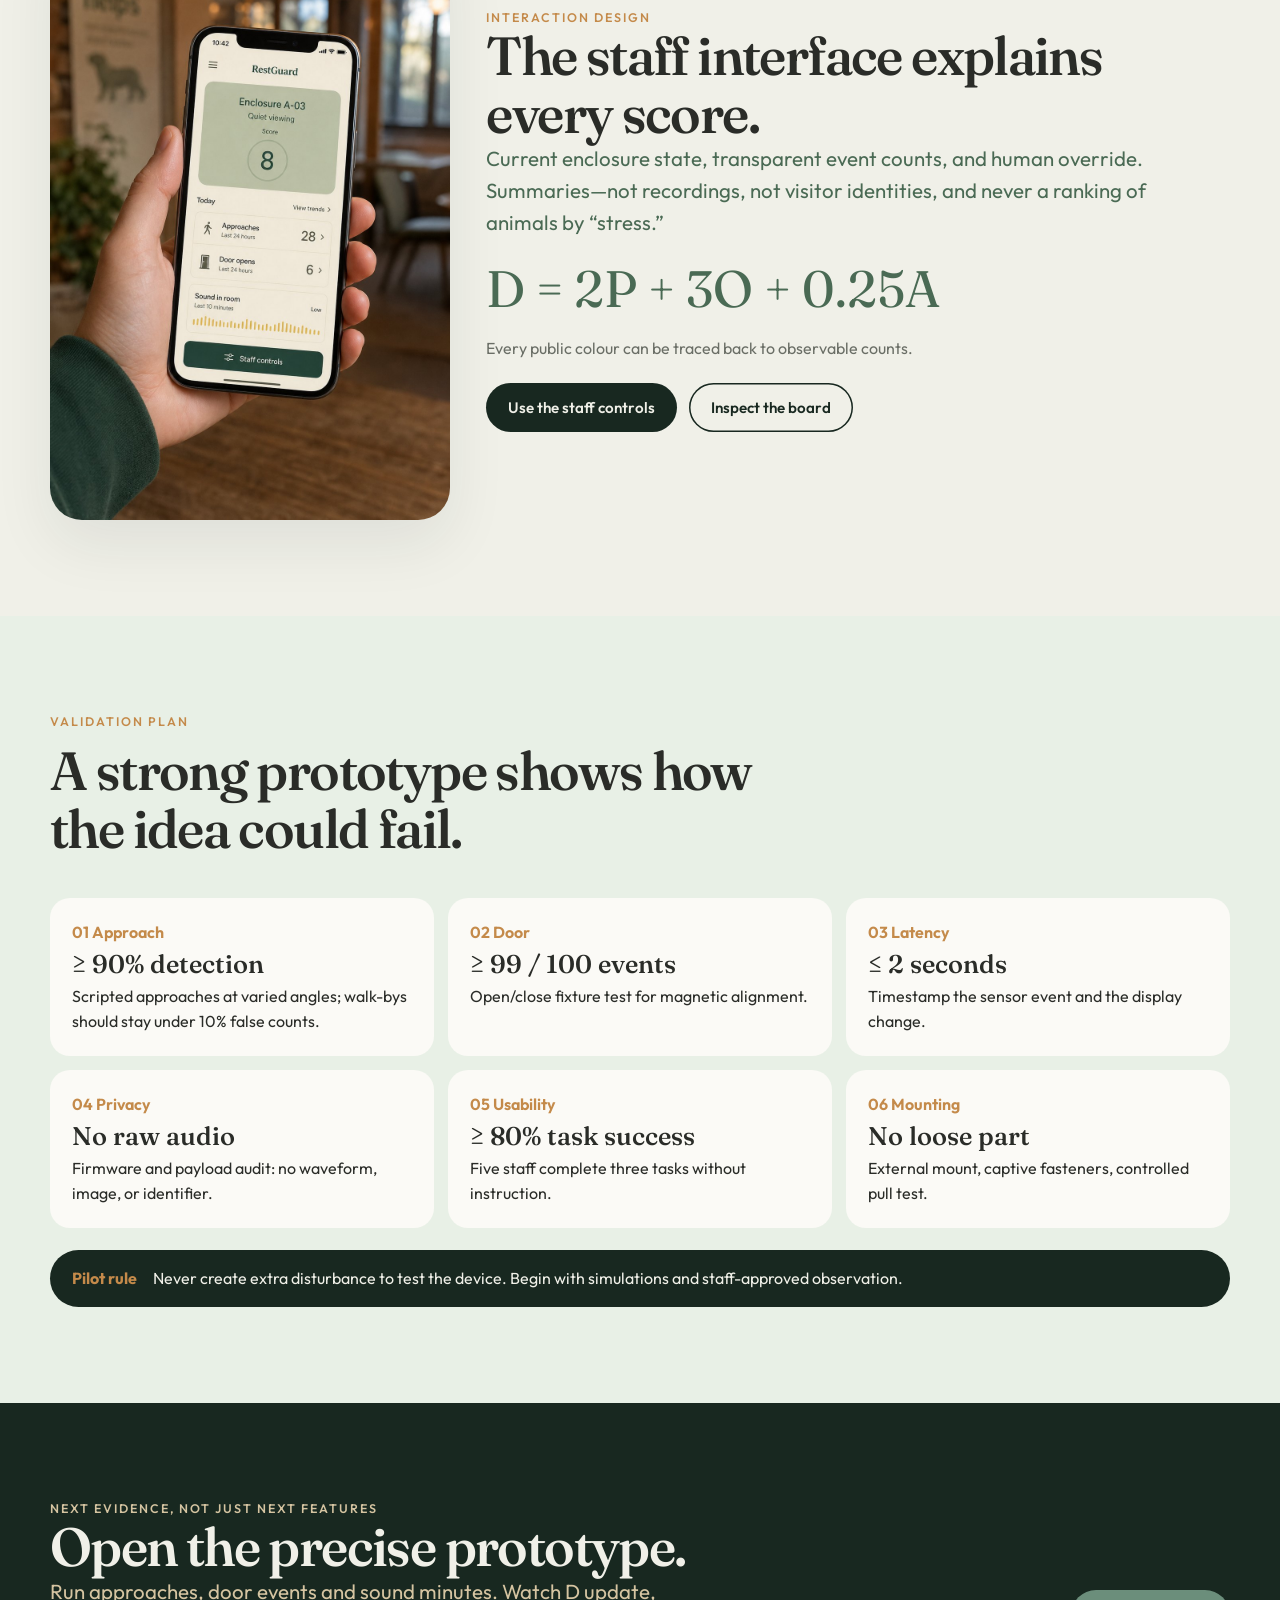
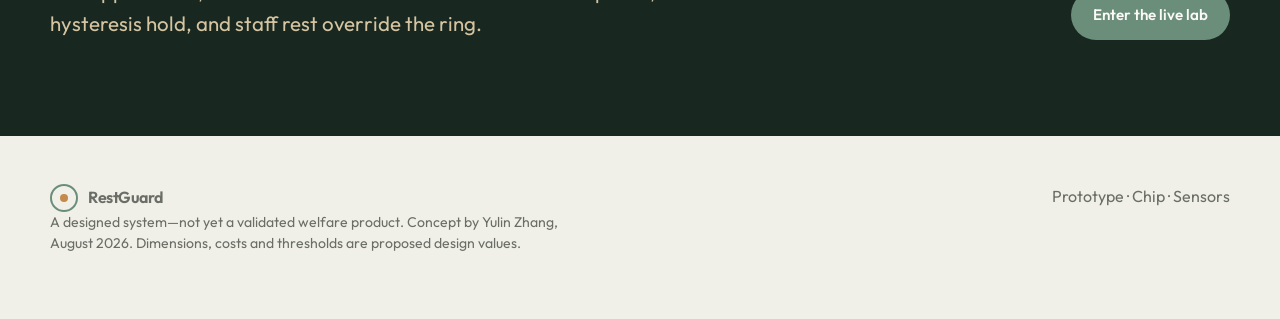
==== commit bd1c3176: "Add RestGuard portfolio site and live enclosure prototype Warm cream-and-sage marketing site with Ga" ====
--- a/index.html
+++ b/index.html
@@ -1,381 +1,298 @@
 <!DOCTYPE html>
 <html lang="en">
 <head>
-  <meta charset="UTF-8">
-  <meta name="viewport" content="width=device-width, initial-scale=1.0">
-  <title>RestGuard — Wearable science for quiet animal care</title>
-  <meta name="description" content="RestGuard is a non-contact disturbance monitor for animal-care enclosures. Three sensors, one explainable state, no cameras and no raw audio.">
-  <link rel="icon" href="assets/favicon.svg" type="image/svg+xml">
-  <link rel="preconnect" href="https://fonts.googleapis.com">
-  <link rel="preconnect" href="https://fonts.gstatic.com" crossorigin>
-  <link href="https://fonts.googleapis.com/css2?family=Fraunces:opsz,wght@9..144,500;9..144,600&family=Plus+Jakarta+Sans:wght@400;500;600;700&display=swap" rel="stylesheet">
-  <link rel="stylesheet" href="css/styles.css">
+  <meta charset="UTF-8" />
+  <meta name="viewport" content="width=device-width, initial-scale=1.0" />
+  <title>RestGuard — Make cumulative disturbance visible</title>
+  <meta name="description" content="RestGuard is a non-contact disturbance monitor for animal-care enclosures. Three sensors. One humane state. No cameras, no emotion claims." />
+  <link rel="icon" href="assets/favicon.svg" type="image/svg+xml" />
+  <link rel="preconnect" href="https://fonts.googleapis.com" />
+  <link rel="preconnect" href="https://fonts.gstatic.com" crossorigin />
+  <link href="https://fonts.googleapis.com/css2?family=Fraunces:opsz,wght@9..144,480;9..144,560;9..144,640&family=Outfit:wght@380;480;560;650&display=swap" rel="stylesheet" />
+  <link rel="stylesheet" href="css/styles.css" />
 </head>
 <body>
   <header class="nav">
     <div class="nav-inner">
-      <a class="logo" href="index.html">
-        <svg class="logo-mark" viewBox="0 0 64 64" fill="none" aria-hidden="true">
-          <rect width="64" height="64" rx="16" fill="#2C4636"/>
-          <circle cx="22" cy="32" r="7" stroke="#3DDC6A" stroke-width="4"/>
-          <rect x="32" y="27" width="16" height="10" rx="2" fill="#E8F0E6"/>
-        </svg>
-        RestGuard
-      </a>
-      <nav class="nav-links" data-nav>
-        <a href="#sensors">Multi-sensor</a>
-        <a href="chip.html">Sensing board</a>
-        <a href="#design">Inside</a>
-        <a href="#logic">Score</a>
-        <a href="demo.html">Demo</a>
+      <a class="logo" href="index.html"><span class="logo-mark"></span>RestGuard</a>
+      <nav class="nav-links">
+        <a href="#opportunity">Opportunity</a>
+        <a href="#concept">Concept</a>
+        <a href="#demo">Inside</a>
+        <a href="#sensors">Sensors</a>
+        <a href="chip.html">Chip</a>
+        <a href="#staff">Staff</a>
+        <a href="#validation">Validation</a>
       </nav>
-      <button class="nav-toggle" type="button" data-nav-toggle aria-label="Open menu"><span></span></button>
-      <a class="btn btn-primary" href="demo.html">Experience the prototype</a>
+      <a class="btn btn-dark nav-cta" href="prototype.html">Open live prototype</a>
     </div>
   </header>
 
-  <section class="hero">
-    <div class="wrap hero-grid">
+  <main>
+    <section class="wrap-wide hero" id="top">
       <div class="hero-copy">
-        <p class="eyebrow">Engineering design portfolio · 2026</p>
-        <h1>Make cumulative disturbance visible — without reading an animal’s emotions.</h1>
-        <p>RestGuard sits outside the enclosure. It watches for visitor approach, elevated sound, and door openings, then turns those events into one calm public state for people — and a transparent score for staff.</p>
+        <p class="eyebrow">Engineering design portfolio · Yulin Zhang · 2026</p>
+        <h1>Quiet, made visible.</h1>
+        <p class="lede">RestGuard watches the enclosure–visitor boundary—not the animal. Three environmental events become one calm, explainable state. No camera. No emotion reading. No wearable on the pet.</p>
         <div class="hero-actions">
-          <a class="btn btn-primary" href="demo.html">Open the live demo</a>
-          <a class="btn btn-ghost" href="chip.html">See the sensing board</a>
-        </div>
-        <div class="pills">
-          <span class="pill">Non-contact sensing</span>
-          <span class="pill">Privacy-first</span>
-          <span class="pill">Explainable guidance</span>
-        </div>
-      </div>
-      <div class="hero-visual">
-        <img src="assets/images/device-hero.jpg" alt="RestGuard mounted beside a glass enclosure, showing Quiet Viewing and a green status ring">
-        <div class="float-card">
-          <strong><span class="status-dot"></span>Quiet viewing</strong>
-          <span>Observe calmly · Score 8 / 30</span>
-        </div>
-      </div>
-    </div>
-  </section>
-
-  <figure class="cinema">
-    <img src="assets/images/device-context.jpg" alt="RestGuard on a cream wall beside a sleeping tabby cat on a sage cushion">
-    <figcaption>Concept visualization — proposed exterior, not a manufactured unit</figcaption>
-  </figure>
-
-  <section class="section tight" id="opportunity">
-    <div class="wrap">
-      <p class="eyebrow">The opportunity</p>
-      <h2>Many small disturbances become one invisible problem.</h2>
-      <div class="three">
-        <article class="card">
-          <h3>A visitor approaches.</h3>
-          <p>Someone leans in, taps the glass, or stays in the animal’s view.</p>
-        </article>
-        <article class="card">
-          <h3>Another opens the door.</h3>
-          <p>Each opening is a handling event staff can miss across a shift.</p>
-        </article>
-        <article class="card">
-          <h3>Noise continues.</h3>
-          <p>Conversation and storefront sound accumulate minute by minute.</p>
-        </article>
-      </div>
-      <div class="arrow-row" aria-hidden="true">↓ ↓ ↓</div>
-      <div class="problem">
-        Staff can observe each event, but the accumulated pattern is difficult to see across visitors and shifts.
-      </div>
-      <p class="lead" style="margin-top:1.4rem">Design question: how might a small device turn environmental events into clear, humane visitor guidance?</p>
-    </div>
-  </section>
-
-  <section class="section" id="concept">
-    <div class="wrap">
-      <p class="eyebrow">Product concept</p>
-      <h2>Sense three events. Communicate one simple state.</h2>
-      <p class="lead">Not a diagnosis. RestGuard reports measurable events and offers guidance. Staff judgment always takes priority.</p>
-      <div class="states" style="margin-top:2rem">
-        <article class="state green">
-          <div class="swatch"></div>
-          <h3>Green</h3>
-          <p>Quiet viewing — observe calmly.</p>
-        </article>
-        <article class="state amber">
-          <div class="swatch"></div>
-          <h3>Amber</h3>
-          <p>Please give space — disturbance is accumulating.</p>
-        </article>
-        <article class="state rest">
-          <div class="swatch"></div>
-          <h3>Rest</h3>
-          <p>Rest period — avoid interaction unless staff directs otherwise.</p>
-        </article>
-      </div>
-    </div>
-  </section>
-
-  <section class="section" id="sensors" style="background:#efece1">
-    <div class="wrap">
-      <p class="eyebrow">Wearable science · Multi-sensor</p>
-      <h2>Three sensors, mutually calibrated for one enclosure.</h2>
-      <p class="lead">Like a precision wearable, RestGuard does not ask one sensor to explain the whole room. Presence, sound and door state work together — and stay explainable.</p>
-      <div class="sensor-layout" style="margin-top:2.4rem">
-        <div class="sensor-tabs" role="tablist" aria-label="RestGuard sensors">
-          <button class="sensor-tab active" role="tab" aria-selected="true" data-sensor-tab="tof">
-            Presence
-            <small>VL53L1X time-of-flight</small>
-          </button>
-          <button class="sensor-tab" role="tab" aria-selected="false" data-sensor-tab="mic">
-            Sound level
-            <small>Digital MEMS microphone</small>
-          </button>
-          <button class="sensor-tab" role="tab" aria-selected="false" data-sensor-tab="door">
-            Door activity
-            <small>Magnetic reed switch</small>
-          </button>
-          <button class="sensor-tab" role="tab" aria-selected="false" data-sensor-tab="fusion">
-            Coordination
-            <small>Rolling 30-minute window</small>
-          </button>
-        </div>
+          <a class="btn btn-dark" href="prototype.html">Try the interactive prototype</a>
+          <a class="btn btn-ghost" href="#sensors">See the multi-sensor science</a>
+        </div>
+        <div class="hero-meta">
+          <div><strong>100 × 70 × 30 mm</strong>External mount, USB-C</div>
+          <div><strong>ESP32-S3</strong>Local 30-minute window</div>
+          <div><strong>Privacy-first</strong>RMS level only, never audio</div>
+        </div>
+      </div>
+      <figure class="hero-visual">
+        <img src="assets/images/restguard-hero-device.jpg" alt="RestGuard mounted beside a quiet cat enclosure, sage ring glowing Quiet viewing" />
+        <a class="hero-chip" href="chip.html">
+          <img src="assets/images/restguard-tracer-pcb.jpg" alt="RestGuard prototype PCB" />
+          <span>Look inside the chip →</span>
+        </a>
+      </figure>
+    </section>
+
+    <section class="band-sage" id="opportunity">
+      <div class="wrap">
+        <div class="section-head">
+          <p class="eyebrow">The opportunity</p>
+          <h2>Many small disturbances become one invisible problem.</h2>
+          <p class="lede">A visitor approaches. Another opens the door. Noise continues. Staff can see each moment, but the accumulated pattern across visitors and shifts is hard to hold in mind.</p>
+        </div>
+        <div class="grid-3">
+          <article class="card">
+            <span class="num">01</span>
+            <h3>A visitor approaches</h3>
+            <p>Presence at the glass is ordinary. Repeated dwell in the 0.3–1.5 m zone is what the device counts—not people walking past.</p>
+          </article>
+          <article class="card">
+            <span class="num">02</span>
+            <h3>A door opens</h3>
+            <p>Each opening is a handling event. A magnetic reed switch records the count without entering the enclosure.</p>
+          </article>
+          <article class="card">
+            <span class="num">03</span>
+            <h3>Noise continues</h3>
+            <p>Sound is treated as a level, not a recording. Only minutes above a staff-set threshold enter the score.</p>
+          </article>
+        </div>
+        <p class="lede" style="margin-top:32px">Design question: how might a small device turn environmental events into clear, humane visitor guidance?</p>
+      </div>
+    </section>
+
+    <section id="concept">
+      <div class="wrap">
+        <div class="section-head">
+          <p class="eyebrow">Product concept</p>
+          <h2>Sense three events. Communicate one simple state.</h2>
+        </div>
+        <div class="flow">
+          <div class="flow-inputs">
+            <div class="card"><h3>Presence</h3><p>Approach + dwell, time-of-flight</p></div>
+            <div class="card"><h3>Sound level</h3><p>Time above threshold, MEMS RMS</p></div>
+            <div class="card"><h3>Door activity</h3><p>Open / close events, reed switch</p></div>
+          </div>
+          <div class="arrow" aria-hidden="true">→</div>
+          <div class="flow-out">
+            <div>
+              <small class="eyebrow">Public state</small>
+              <strong>Quiet viewing</strong>
+              <p>Colour is always paired with plain language, so the system never depends on colour perception alone.</p>
+            </div>
+          </div>
+        </div>
+        <div class="states">
+          <div class="state green"><div class="dot"></div><h3>Green</h3><p>Quiet viewing — observe calmly.</p></div>
+          <div class="state amber"><div class="dot"></div><h3>Amber</h3><p>Please give space — disturbance is accumulating.</p></div>
+          <div class="state rest"><div class="dot"></div><h3>Rest</h3><p>Avoid interaction unless staff directs otherwise.</p></div>
+        </div>
+        <p class="note" style="margin-top:20px">Not a diagnosis. RestGuard reports measurable events and offers guidance. Staff judgment always takes priority.</p>
+      </div>
+    </section>
+
+    <section class="band-sage" id="demo">
+      <div class="wrap-wide">
+        <div class="section-head">
+          <p class="eyebrow">Dyson-style demo</p>
+          <h2>Take the machine apart. See why it is quiet.</h2>
+          <p class="lede">The same idea as an exploded engineering demo: layers separate so you can understand the enclosure, the light ring, the board, and the mount—without putting anything on the animal.</p>
+        </div>
+        <div class="demo-stage">
+          <div class="demo-toolbar">
+            <div class="seg" role="tablist">
+              <button class="on" data-view="assembled">Assembled</button>
+              <button data-view="exploded">Exploded view</button>
+              <button data-view="board">Bare board</button>
+            </div>
+            <a class="btn btn-sage" href="prototype.html">Launch the live lab</a>
+          </div>
+          <div class="explode-frame">
+            <img id="demo-image" src="assets/images/restguard-device-front.jpg" alt="RestGuard assembled cream enclosure" />
+          </div>
+          <div class="hotspots">
+            <button class="hotspot on" data-view="assembled"><small>01 Front shell</small>Recycled ABS/PC blend, matte cream, 100 × 70 × 30 mm</button>
+            <button class="hotspot" data-view="exploded"><small>02 Serviceable stack</small>Bezel, PCB, gasket, rear shell, sage mounting plate</button>
+            <button class="hotspot" data-view="board"><small>03 Electronics</small>ESP32-S3, VL53L1X, MEMS mic, RGB ring, USB-C</button>
+          </div>
+        </div>
+      </div>
+    </section>
+
+    <section id="sensors">
+      <div class="wrap">
+        <div class="section-head">
+          <p class="eyebrow">Wearable science, for the enclosure</p>
+          <h2>Functional integration in a compact package.</h2>
+          <p class="lede">Like a multi-sensor wearable, RestGuard’s parts work together and stay mutually explainable. The difference: the “wearable” is on the wall, not on the animal.</p>
+        </div>
+        <div class="sensor-hero">
+          <figure class="chip-shot">
+            <img id="sensor-visual" src="assets/images/restguard-mems-chip.jpg" alt="Macro MEMS structures on a warm cream background" />
+          </figure>
+          <div>
+            <div class="sensor-tabs" role="tablist">
+              <button class="on" data-sensor="mems">All-in-one at micro scale</button>
+              <button data-sensor="tof">Time-of-flight</button>
+              <button data-sensor="mic">Sound level</button>
+              <button data-sensor="door">Door magnet</button>
+            </div>
+            <article class="sensor-panel on" data-sensor="mems">
+              <h3>Tiny machines, local meaning</h3>
+              <p>MEMS lets mechanical sensing shrink onto a chip. RestGuard uses that density so a 30 mm-deep tile can watch presence and sound without a camera. The board then fuses those signals into one public state—never an opaque “stress” label.</p>
+              <div class="spec-row"><span>Controller</span><b>ESP32-S3, on-device</b></div>
+              <div class="spec-row"><span>Window</span><b>Rolling 30 minutes</b></div>
+              <div class="spec-row"><span>Update</span><b>≤ 2 seconds after a state change</b></div>
+            </article>
+            <article class="sensor-panel" data-sensor="tof">
+              <h3>VL53L1X presence, not identity</h3>
+              <p>A Class 1 time-of-flight emitter measures distance in a programmable field of view. RestGuard only treats a person as an approach if they enter 0.3–1.5 m and stay long enough. Glass and angle need site calibration; walk-bys should not count.</p>
+              <div class="spec-row"><span>Usable zone</span><b>0.3–1.5 m visitor band</b></div>
+              <div class="spec-row"><span>Typical FOV</span><b>27°, ROI limited on purpose</b></div>
+              <div class="spec-row"><span>Target</span><b>≥ 90% qualified approaches</b></div>
+            </article>
+            <article class="sensor-panel" data-sensor="mic">
+              <h3>A microphone that refuses to listen</h3>
+              <p>The digital MEMS microphone is treated as a sound-level sensor. Firmware keeps short-window RMS summaries only. No waveform, no speech, no archive. It is not a certified meter; staff set a relative threshold and compare against a reference during calibration.</p>
+              <div class="spec-row"><span>Stored data</span><b>Level minutes, never audio</b></div>
+              <div class="spec-row"><span>Weight in score</span><b>0.25 × minutes above threshold</b></div>
+            </article>
+            <article class="sensor-panel" data-sensor="door">
+              <h3>Magnetic door state</h3>
+              <p>A reed switch and magnet count openings with almost no power and no image. Alignment matters. The prototype target is 99 correct events in 100 open/close cycles.</p>
+              <div class="spec-row"><span>Input</span><b>External reed + magnet</b></div>
+              <div class="spec-row"><span>Score weight</span><b>3 points per qualified open</b></div>
+            </article>
+          </div>
+        </div>
+
+        <div class="coord">
+          <p class="eyebrow">Multi-function coordination</p>
+          <h3>How the sensors become one guidance state</h3>
+          <p class="lede" style="margin-top:8px">Each sensor is simple. The coordination is the product: a preliminary, adjustable score with hysteresis so the ring does not flicker.</p>
+          <p class="formula">D = 2P + 3O + 0.25A</p>
+          <p class="legend">P qualified approaches · O door-open events · A minutes above the sound threshold</p>
+          <div class="coord-grid">
+            <div class="pill"><strong>0–10</strong><span>Green · Quiet viewing</span></div>
+            <div class="pill"><strong>11–20</strong><span>Amber · Please give space</span></div>
+            <div class="pill"><strong>&gt;20</strong><span>Rest · Avoid interaction</span></div>
+            <div class="pill"><strong>Hysteresis</strong><span>Amber at 11, green only below 8</span></div>
+          </div>
+        </div>
+      </div>
+    </section>
+
+    <section class="band-sage" id="architecture">
+      <div class="wrap">
+        <div class="section-head">
+          <p class="eyebrow">System architecture</p>
+          <h2>Local processing keeps the logic transparent.</h2>
+        </div>
+        <div class="arch">
+          <div class="arch-col">
+            <div class="card"><h3>Presence</h3><p>Time-of-flight · approach / dwell</p></div>
+            <div class="card"><h3>Sound level</h3><p>Digital MEMS · RMS only</p></div>
+            <div class="card"><h3>Door activity</h3><p>Magnetic reed · open / close</p></div>
+          </div>
+          <div class="arch-core">
+            <h3>ESP32-S3 controller</h3>
+            <ul>
+              <li>Signal filtering</li>
+              <li>Rolling 30-minute window</li>
+              <li>Disturbance score D</li>
+              <li>Hysteresis + staff override</li>
+              <li>No cloud required for guidance</li>
+            </ul>
+          </div>
+          <div class="arch-col">
+            <div class="card"><h3>Public display</h3><p>RGB ring + e-paper · green / amber / rest</p></div>
+            <div class="card"><h3>Staff interface</h3><p>Recessed button + local web app</p></div>
+            <div class="card"><h3>Privacy-safe log</h3><p>Counts and level summaries only</p></div>
+          </div>
+        </div>
+      </div>
+    </section>
+
+    <section id="staff">
+      <div class="wrap">
+        <div class="staff-split">
+          <figure class="phone-photo">
+            <img src="assets/images/restguard-staff-phone.jpg" alt="Staff holding the RestGuard local web app" />
+          </figure>
+          <div>
+            <p class="eyebrow">Interaction design</p>
+            <h2>The staff interface explains every score.</h2>
+            <p class="lede">Current enclosure state, transparent event counts, and human override. Summaries—not recordings, not visitor identities, and never a ranking of animals by “stress.”</p>
+            <p class="formula">D = 2P + 3O + 0.25A</p>
+            <p class="legend">Every public colour can be traced back to observable counts.</p>
+            <div class="hero-actions" style="margin-top:22px">
+              <a class="btn btn-dark" href="prototype.html">Use the staff controls</a>
+              <a class="btn btn-ghost" href="chip.html">Inspect the board</a>
+            </div>
+          </div>
+        </div>
+      </div>
+    </section>
+
+    <section class="band-sage" id="validation">
+      <div class="wrap">
+        <div class="section-head">
+          <p class="eyebrow">Validation plan</p>
+          <h2>A strong prototype shows how the idea could fail.</h2>
+        </div>
+        <div class="val-grid">
+          <div class="val-card"><div class="n">01 Approach</div><h3>≥ 90% detection</h3><p>Scripted approaches at varied angles; walk-bys should stay under 10% false counts.</p></div>
+          <div class="val-card"><div class="n">02 Door</div><h3>≥ 99 / 100 events</h3><p>Open/close fixture test for magnetic alignment.</p></div>
+          <div class="val-card"><div class="n">03 Latency</div><h3>≤ 2 seconds</h3><p>Timestamp the sensor event and the display change.</p></div>
+          <div class="val-card"><div class="n">04 Privacy</div><h3>No raw audio</h3><p>Firmware and payload audit: no waveform, image, or identifier.</p></div>
+          <div class="val-card"><div class="n">05 Usability</div><h3>≥ 80% task success</h3><p>Five staff complete three tasks without instruction.</p></div>
+          <div class="val-card"><div class="n">06 Mounting</div><h3>No loose part</h3><p>External mount, captive fasteners, controlled pull test.</p></div>
+        </div>
+        <div class="pilot"><b>Pilot rule</b><span>Never create extra disturbance to test the device. Begin with simulations and staff-approved observation.</span></div>
+      </div>
+    </section>
+
+    <section class="band-forest">
+      <div class="wrap" style="display:flex;justify-content:space-between;gap:28px;flex-wrap:wrap;align-items:end">
         <div>
-          <article class="sensor-panel active" data-sensor-panel="tof">
-            <img src="assets/images/mems-macro.jpg" alt="Macro photograph of the VL53L1X time-of-flight sensor on the RestGuard board">
-            <div class="sensor-copy">
-              <h3>All-in-one at a micro scale</h3>
-              <p>The VL53L1X is a Class 1 time-of-flight ranger. RestGuard uses it only for the visitor zone — typically 0.3 to 1.5 metres — and requires both entry and dwell before an approach counts. People walking past do not become a score.</p>
-              <ul class="spec-list">
-                <li><span>Field of view</span><b>27° typical</b></li>
-                <li><span>Manufacturer range</span><b>up to 400 cm</b></li>
-                <li><span>RestGuard use</span><b>local visitor zone</b></li>
-                <li><span>Target</span><b>≥90% qualified approaches</b></li>
-              </ul>
-            </div>
-          </article>
-          <article class="sensor-panel" data-sensor-panel="mic">
-            <img src="assets/images/chip-pcb.jpg" alt="RestGuard sensing board showing the MEMS microphone beside the ESP32-S3">
-            <div class="sensor-copy">
-              <h3>A microphone treated as a meter</h3>
-              <p>The digital MEMS microphone is an I²S sound-level sensor, not a recorder. Only short-window RMS summaries are kept. No waveform, no speech, no archive. Privacy is a hardware story, not a settings toggle.</p>
-              <ul class="spec-list">
-                <li><span>Signal kept</span><b>RMS level only</b></li>
-                <li><span>Audio stored</span><b>never</b></li>
-                <li><span>Score input</span><b>minutes above threshold</b></li>
-                <li><span>Calibration</span><b>±3 dB-equivalent target</b></li>
-              </ul>
-            </div>
-          </article>
-          <article class="sensor-panel" data-sensor-panel="door">
-            <img src="assets/images/exploded.jpg" alt="Exploded RestGuard enclosure showing the rear mount and sensor stack">
-            <div class="sensor-copy">
-              <h3>A reliable, analog truth</h3>
-              <p>A reed switch and magnet count open and close events. Door activity is weighted more heavily than a pass-by because it usually means handling. Alignment is a site-calibration task, not an AI guess.</p>
-              <ul class="spec-list">
-                <li><span>Input</span><b>open / close events</b></li>
-                <li><span>Weight in score</span><b>3 × each open</b></li>
-                <li><span>Capture target</span><b>≥99 / 100 cycles</b></li>
-                <li><span>Limitation</span><b>magnet alignment</b></li>
-              </ul>
-            </div>
-          </article>
-          <article class="sensor-panel" data-sensor-panel="fusion">
-            <img src="assets/images/architecture-full.jpg" alt="RestGuard system architecture from sensors to public display and staff app">
-            <div class="sensor-copy">
-              <h3>Multi-function coordination</h3>
-              <p>Every second the ESP32-S3 filters invalid samples, updates dwell and sound timers, drops events older than 30 minutes, and applies hysteresis so the ring does not flicker. Green becomes amber at 11 points, and only returns below 8.</p>
-              <ul class="spec-list">
-                <li><span>Controller</span><b>ESP32-S3</b></li>
-                <li><span>Window</span><b>rolling 30 minutes</b></li>
-                <li><span>Public update</span><b>≤ 2 seconds</b></li>
-                <li><span>Override</span><b>staff always wins</b></li>
-              </ul>
-            </div>
-          </article>
-        </div>
-      </div>
-    </div>
-  </section>
-
-  <section class="section forest" id="chip-preview">
-    <div class="wrap chip-hero">
+          <p class="eyebrow">Next evidence, not just next features</p>
+          <h2>Open the precise prototype.</h2>
+          <p class="lede">Run approaches, door events and sound minutes. Watch D update, hysteresis hold, and staff rest override the ring.</p>
+        </div>
+        <a class="btn btn-sage" href="prototype.html">Enter the live lab</a>
+      </div>
+    </section>
+  </main>
+
+  <footer>
+    <div class="wrap foot">
       <div>
-        <p class="eyebrow">The sensing board</p>
-        <h2>A wearable-scale board, designed to stay outside the animal.</h2>
-        <p>The RestGuard RG-SENSE board is a compact ESP32-S3 carrier in the spirit of a strap-mountable tracker: ToF, MEMS microphone, status LEDs and USB-C on one serviceable plate. It never goes on a collar. It never needs a camera.</p>
-        <div class="stats">
-          <div class="stat"><b>ESP32-S3</b><span>Local Wi-Fi / BLE</span></div>
-          <div class="stat"><b>VL53L1X</b><span>Visitor proximity</span></div>
-          <div class="stat"><b>USB-C</b><span>No sealed battery</span></div>
-        </div>
-        <p style="margin-top:1.6rem"><a class="btn btn-gold" href="chip.html">Open the board page</a></p>
-      </div>
-      <img src="assets/images/chip-pcb.jpg" alt="RestGuard RG-SENSE ESP32-S3 board on a warm cream linen surface">
-    </div>
-  </section>
-
-  <section class="section" id="design">
-    <div class="wrap">
-      <p class="eyebrow">Industrial design · Exploded view</p>
-      <h2>Compact outside. Serviceable inside.</h2>
-      <div class="explode-grid" style="margin-top:2rem">
-        <img src="assets/images/exploded.jpg" alt="Exploded concept render of RestGuard: cream shell, RGB light pipe, PCB, gasket and sage mounting plate">
-        <div class="hotspots">
-          <button class="hotspot active" data-hotspot data-note="Recycled ABS/PC blend, matte texture. 100 × 70 × 30 mm proposed enclosure. Colour is always paired with e-paper text.">
-            <h3>Front shell</h3>
-            <p>Protects the display and the optical window.</p>
-          </button>
-          <button class="hotspot" data-hotspot data-note="Dark ABS bezel holds the optical window, light pipe and microphone port. The RGB ring is never used without a written state.">
-            <h3>Sensor bezel + light ring</h3>
-            <p>Fast public feedback, always with words.</p>
-          </button>
-          <button class="hotspot" data-hotspot data-note="Custom PCB or development modules: ESP32-S3, VL53L1X, MEMS microphone, LED ring, staff button and USB-C.">
-            <h3>Electronics</h3>
-            <p>Sensing, processing and outputs on one plate.</p>
-          </button>
-          <button class="hotspot" data-hotspot data-note="Glass-filled nylon plate with strap or magnetic attachment. External only — no animal contact, no exposed edge inside the enclosure.">
-            <h3>Sage mounting plate</h3>
-            <p>One electronics unit, many enclosure geometries.</p>
-          </button>
-          <p class="note" data-explode-note>Recycled ABS/PC blend, matte texture. 100 × 70 × 30 mm proposed enclosure. Colour is always paired with e-paper text.</p>
-        </div>
-      </div>
-      <div class="feature-trio">
-        <article class="card">
-          <h3>Exploding views</h3>
-          <p>See the two-piece shell, gasket and modular strap the way a lab demo would walk you through a machine.</p>
-        </article>
-        <article class="card">
-          <h3>Getting hands-on</h3>
-          <p>The <a href="demo.html">interactive demo</a> lets you add approaches, door events and sound, then watch the ring change.</p>
-        </article>
-        <article class="card">
-          <h3>Exploring the range</h3>
-          <p>USB-C power, no sealed battery, tool-accessed rear cover, and a replaceable mount.</p>
-        </article>
-      </div>
-    </div>
-  </section>
-
-  <section class="section tight" style="background:#efece1">
-    <div class="wrap">
-      <p class="eyebrow">System architecture</p>
-      <h2>Local processing keeps the logic transparent.</h2>
-      <div class="coord">
-        <div class="coord-node"><div class="icon">P</div><strong>Presence</strong><p>ToF approach + dwell</p></div>
-        <div class="coord-node"><div class="icon">S</div><strong>Sound</strong><p>RMS, never a recording</p></div>
-        <div class="coord-node"><div class="icon">D</div><strong>Door</strong><p>Reed open / close</p></div>
-        <div class="coord-node out"><div class="icon">Σ</div><strong>ESP32-S3</strong><p>Score, ring, staff app</p></div>
-      </div>
-      <p class="note" style="margin-top:1.2rem">Signals are processed locally. Outputs are guidance and summaries — no images, no raw audio, no visitor identities.</p>
-    </div>
-  </section>
-
-  <section class="section" id="logic">
-    <div class="wrap">
-      <p class="eyebrow">Interaction design</p>
-      <h2>The staff interface explains every score.</h2>
-      <div class="staff-grid" style="margin-top:2rem">
-        <div class="phone" aria-hidden="true">
-          <div class="phone-screen">
-            <div class="phone-top">RestGuard <span class="status-dot"></span></div>
-            <div class="app-status">
-              <div>
-                <small>ENCLOSURE A-03</small>
-                <h3>Quiet viewing</h3>
-                <span>Score 8 / 30</span>
-              </div>
-              <div class="swatch" style="width:42px;height:42px;border-radius:50%;background:#4f8a5b"></div>
-            </div>
-            <p><strong>Last 30 minutes</strong></p>
-            <div class="app-metrics">
-              <div class="metric"><label>Approaches</label><b>3</b></div>
-              <div class="metric"><label>Door opens</label><b>0</b></div>
-            </div>
-            <div class="metric" style="margin-top:.6rem">
-              <label>Sound exposure</label>
-              <div class="sound-bar"><span></span></div>
-              <small>4 minutes above configured level</small>
-            </div>
-            <button class="staff-btn" type="button">Staff controls</button>
-          </div>
-        </div>
-        <div>
-          <div class="formula">
-            <p class="eyebrow">Prototype formula</p>
-            <p class="formula-eq">D = 2P + 3O + 0.25A</p>
-            <div class="legend">
-              <div><b>P</b><p>Qualified approaches</p></div>
-              <div><b>O</b><p>Door-open events</p></div>
-              <div><b>A</b><p>Minutes above sound threshold</p></div>
-            </div>
-          </div>
-          <p class="lead" style="margin-top:1.4rem">Every state can be traced back to observable counts — not an opaque emotion label. Hysteresis prevents rapid switching. Colour is always paired with text.</p>
-          <a class="btn btn-primary" href="demo.html">Play with the score</a>
-        </div>
-      </div>
-    </div>
-  </section>
-
-  <section class="section" id="validation" style="background:#efece1">
-    <div class="wrap">
-      <p class="eyebrow">Validation plan</p>
-      <h2>A strong prototype shows how the idea could fail.</h2>
-      <div class="grid-6" style="margin-top:2rem">
-        <article class="v-card"><em>01 Approach</em><h3>≥90% detection</h3><p>Qualified approaches, fewer than 10% pass-by false counts.</p></article>
-        <article class="v-card"><em>02 Door</em><h3>≥99 / 100 events</h3><p>Fixture test across a full open/close cycle set.</p></article>
-        <article class="v-card"><em>03 Latency</em><h3>≤2 seconds</h3><p>From sensor event to public state change.</p></article>
-        <article class="v-card"><em>04 Privacy</em><h3>No raw audio</h3><p>Firmware and payload audit: no waveform, image or identifier.</p></article>
-        <article class="v-card"><em>05 Usability</em><h3>≥80% task success</h3><p>Five staff complete three tasks without instruction.</p></article>
-        <article class="v-card"><em>06 Mounting</em><h3>No loose part</h3><p>External mount, captive fasteners, controlled pull test.</p></article>
-      </div>
-      <div class="pilot">
-        <strong>Pilot rule.</strong> Never create extra disturbance to test the device. Begin with simulations and staff-approved observation. RestGuard is a designed system — not yet a validated welfare product.
-      </div>
-    </div>
-  </section>
-
-  <section class="section">
-    <div class="wrap">
-      <p class="eyebrow">Privacy by design</p>
-      <h2>No camera. No raw audio. No visitor identities.</h2>
-      <div class="three">
-        <article class="card soft">
-          <h3>Sound is a level, not a tape</h3>
-          <p>Only short-window RMS summaries are retained. The microphone is never treated as a recorder.</p>
-        </article>
-        <article class="card soft">
-          <h3>Sensing stays outside</h3>
-          <p>External mount, no wearable burden, no exposed edge or wire inside the enclosure.</p>
-        </article>
-        <article class="card soft">
-          <h3>Staff can always override</h3>
-          <p>Pause, reset, or start a rest period when professional judgment should supersede the score.</p>
-        </article>
-      </div>
-    </div>
-  </section>
-
-  <section class="section" style="background:#efece1">
-    <div class="wrap split">
+        <div class="logo"><span class="logo-mark"></span>RestGuard</div>
+        <p class="disclaimer">A designed system—not yet a validated welfare product. Concept by Yulin Zhang, August 2026. Dimensions, costs and thresholds are proposed design values.</p>
+      </div>
       <div>
-        <p class="eyebrow">A new way to experience the concept</p>
-        <h2>Walk the same logic the bench prototype will run.</h2>
-        <p class="lead">The demo uses the portfolio formula, the three public states, and the staff controls from the report. Add events. Watch the ring. Reset like a carer would after relocation.</p>
-        <a class="btn btn-primary" href="demo.html">Launch RestGuard Demo</a>
-      </div>
-      <img class="media-frame" src="assets/images/lifestyle-enclosure.jpg" alt="RestGuard on a cream wall beside a sleeping cat on a sage cushion" style="border-radius:28px;box-shadow:var(--shadow)">
-    </div>
-  </section>
-
-  <footer>
-    <div class="wrap foot-grid">
-      <div>
-        <strong>RestGuard</strong>
-        <p>Yulin Zhang · Concept design · August 2026</p>
-      </div>
-      <p>Portfolio prototype. Proposed dimensions, costs and thresholds unless attributed. No camera. No raw audio stored or transmitted.</p>
+        <a href="prototype.html">Prototype</a> · <a href="chip.html">Chip</a> · <a href="#sensors">Sensors</a>
+      </div>
     </div>
   </footer>
   <script src="js/main.js"></script>
--- a/css/styles.css
+++ b/css/styles.css
@@ -1,141 +1,72 @@
 :root {
-  --cream: #f3f1e8;
-  --cream-2: #e8e4d4;
-  --paper: #fbf9f2;
-  --ink: #1a221c;
-  --ink-soft: #3d4a42;
-  --muted: #6b746c;
-  --forest: #2c4636;
-  --forest-deep: #1c2e24;
-  --sage: #8fa88c;
-  --sage-soft: #d5e4d3;
-  --mint: #e8f0e6;
-  --gold: #c4a15a;
-  --gold-deep: #a8863e;
-  --amber: #d4a24a;
-  --amber-soft: #f3e4c0;
-  --quiet: #4f8a5b;
-  --quiet-glow: #3ddc6a;
+  --cream: #f0f0e8;
+  --cream-deep: #e4e0d2;
+  --paper: #f7f5ee;
+  --white: #fbfaf6;
+  --sage-soft: #d8e8d8;
+  --sage-mist: #e8f0e6;
+  --sage: #6b8e7b;
+  --sage-deep: #4a6a54;
+  --forest: #182820;
+  --ink: #2a2c28;
+  --muted: #6a6e66;
+  --line: rgba(24, 40, 32, 0.1);
+  --terracotta: #c48a4a;
+  --amber: #c9a15b;
   --rest: #a65d4a;
-  --rest-soft: #f0d8d2;
-  --line: rgba(26, 34, 28, 0.1);
-  --shadow: 0 24px 60px rgba(44, 70, 54, 0.1);
+  --quiet: #3d8b5a;
+  --shadow: 0 24px 60px rgba(24, 40, 32, 0.08);
   --radius: 22px;
-  --max: 1180px;
   --nav-h: 76px;
-}
-
-*,
-*::before,
-*::after {
-  box-sizing: border-box;
-}
-
-html {
-  scroll-behavior: smooth;
-}
-
+  --serif: "Fraunces", "Iowan Old Style", Georgia, serif;
+  --sans: "Outfit", "Avenir Next", "Segoe UI", sans-serif;
+}
+
+* { box-sizing: border-box; margin: 0; padding: 0; }
+html { scroll-behavior: smooth; }
 body {
-  margin: 0;
-  font-family: "Plus Jakarta Sans", "Segoe UI", sans-serif;
+  font-family: var(--sans);
+  background: var(--cream);
   color: var(--ink);
-  background: var(--cream);
-  line-height: 1.6;
-  -webkit-font-smoothing: antialiased;
-}
-
-img {
-  max-width: 100%;
-  display: block;
-}
-
-a {
-  color: inherit;
-  text-decoration: none;
-}
-
-button,
-input,
-select {
-  font: inherit;
-}
+  line-height: 1.55;
+  overflow-x: hidden;
+}
+img { max-width: 100%; display: block; }
+a { color: inherit; text-decoration: none; }
+button, input, select { font-family: inherit; }
+
+.wrap { width: min(1180px, calc(100% - 40px)); margin: 0 auto; }
+.wrap-wide { width: min(1320px, calc(100% - 32px)); margin: 0 auto; }
 
 .eyebrow {
-  display: inline-block;
   font-size: 0.78rem;
   letter-spacing: 0.16em;
   text-transform: uppercase;
-  color: var(--gold-deep);
-  font-weight: 700;
-  margin-bottom: 0.75rem;
-}
-
-h1,
-h2,
-.display {
-  font-family: Fraunces, Georgia, serif;
+  color: var(--terracotta);
   font-weight: 560;
-  letter-spacing: -0.03em;
-  line-height: 1.08;
-}
-
-h1 {
-  font-size: clamp(2.6rem, 6vw, 5.2rem);
-  margin: 0 0 1rem;
-}
-
-h2 {
-  font-size: clamp(2rem, 4vw, 3.4rem);
-  margin: 0 0 1rem;
-}
-
-h3 {
-  font-family: Fraunces, Georgia, serif;
-  font-size: 1.45rem;
-  margin: 0 0 0.5rem;
-}
-
-p.lead {
-  font-size: 1.15rem;
-  color: var(--ink-soft);
-  max-width: 38rem;
-}
-
-.wrap {
-  width: min(var(--max), calc(100% - 40px));
-  margin: 0 auto;
-}
-
-.section {
-  padding: 7rem 0;
-}
-
-.section.tight {
-  padding: 4.5rem 0;
-}
-
-.forest {
-  background: var(--forest-deep);
-  color: #f3f1e8;
-}
-
-.forest .eyebrow {
-  color: var(--gold);
-}
-
-.forest p,
-.forest .muted {
-  color: rgba(243, 241, 232, 0.78);
-}
-
-.forest .stat {
-  background: rgba(243, 241, 232, 0.08);
-  border-color: rgba(243, 241, 232, 0.12);
-}
-
-.forest .stat span {
-  color: rgba(243, 241, 232, 0.68);
-}
+}
+h1, h2, .display { font-family: var(--serif); font-weight: 560; letter-spacing: -0.03em; line-height: 1.08; }
+h1 { font-size: clamp(2.6rem, 6vw, 5.1rem); }
+h2 { font-size: clamp(2rem, 4.2vw, 3.4rem); }
+h3 { font-family: var(--serif); font-size: clamp(1.35rem, 2vw, 1.8rem); font-weight: 540; }
+.lede { font-size: clamp(1.05rem, 1.6vw, 1.28rem); color: var(--sage-deep); max-width: 42rem; }
+
+.btn {
+  display: inline-flex;
+  align-items: center;
+  gap: 10px;
+  border: 0;
+  border-radius: 999px;
+  padding: 13px 22px;
+  font-size: 0.95rem;
+  font-weight: 560;
+  cursor: pointer;
+  transition: transform 0.2s ease, background 0.2s ease, color 0.2s ease;
+}
+.btn:hover { transform: translateY(-1px); }
+.btn-dark { background: var(--forest); color: var(--cream); }
+.btn-ghost { background: transparent; color: var(--forest); box-shadow: inset 0 0 0 1.5px var(--forest); }
+.btn-sage { background: var(--sage); color: var(--white); }
 
 /* Nav */
 .nav {
@@ -146,968 +77,450 @@
   display: flex;
   align-items: center;
   backdrop-filter: blur(16px);
-  background: rgba(243, 241, 232, 0.86);
+  background: rgba(240, 240, 232, 0.86);
   border-bottom: 1px solid var(--line);
 }
-
 .nav-inner {
-  position: relative;
-  width: min(var(--max), calc(100% - 40px));
+  width: min(1320px, calc(100% - 32px));
   margin: 0 auto;
   display: flex;
   align-items: center;
   justify-content: space-between;
-  gap: 1rem;
-}
-
+  gap: 20px;
+}
 .logo {
   display: flex;
   align-items: center;
-  gap: 0.65rem;
-  font-weight: 750;
+  gap: 10px;
+  font-weight: 650;
   letter-spacing: -0.03em;
 }
-
 .logo-mark {
   width: 28px;
   height: 28px;
-}
-
-.nav-links {
-  display: flex;
-  align-items: center;
-  gap: 1.4rem;
-  font-size: 0.92rem;
-  color: var(--ink-soft);
-}
-
-.nav-links a:hover {
-  color: var(--forest);
-}
-
-.nav-toggle {
-  display: none;
-  width: 42px;
-  height: 42px;
-  border: 1px solid var(--line);
-  border-radius: 12px;
-  background: var(--paper);
-  cursor: pointer;
-}
-
-.nav-toggle span,
-.nav-toggle span::before,
-.nav-toggle span::after {
-  display: block;
-  width: 16px;
-  height: 1.5px;
-  background: var(--ink);
+  border: 2.4px solid var(--sage);
+  border-radius: 50%;
   position: relative;
-  margin: 0 auto;
-}
-
-.nav-toggle span::before,
-.nav-toggle span::after {
+}
+.logo-mark::after {
   content: "";
   position: absolute;
-  left: 0;
-}
-
-.nav-toggle span::before {
-  top: -5px;
-}
-
-.nav-toggle span::after {
-  top: 5px;
-}
-
-.card a {
-  color: var(--forest);
-  text-decoration: underline;
-  text-underline-offset: 3px;
-}
-
-.btn {
-  display: inline-flex;
-  align-items: center;
-  justify-content: center;
-  gap: 0.45rem;
-  border: 0;
-  border-radius: 999px;
-  padding: 0.85rem 1.25rem;
-  font-weight: 650;
-  cursor: pointer;
-  transition: transform 0.2s ease, background 0.2s ease, color 0.2s ease;
-}
-
-.btn:hover {
-  transform: translateY(-1px) scale(1.02);
-  filter: brightness(1.06);
-}
-
-.btn:active {
-  transform: scale(0.97);
-}
-
-.btn-primary {
-  background: var(--forest);
-  color: #fff;
-}
-
-.btn-ghost {
-  background: transparent;
-  color: var(--forest);
-  border: 1px solid rgba(44, 70, 54, 0.2);
-}
-
-.btn-gold {
-  background: var(--gold);
-  color: var(--forest-deep);
-}
-
-.btn-light {
-  background: var(--cream);
-  color: var(--forest);
-}
+  inset: 8px;
+  background: var(--terracotta);
+  border-radius: 50%;
+}
+.nav-links { display: flex; gap: 22px; align-items: center; font-size: 0.92rem; color: var(--muted); }
+.nav-links a:hover, .nav-links a.active { color: var(--forest); }
+.nav-cta { padding: 9px 16px; font-size: 0.88rem; }
 
 /* Hero */
 .hero {
-  padding: 3.5rem 0 5rem;
-}
-
-.hero-grid {
-  display: grid;
-  grid-template-columns: 1.05fr 0.95fr;
-  gap: 3.5rem;
-  align-items: center;
-}
-
-.hero-copy p {
-  font-size: 1.2rem;
-  color: var(--ink-soft);
-  max-width: 34rem;
-}
-
-.hero-actions {
+  position: relative;
+  min-height: calc(100vh - var(--nav-h));
+  display: grid;
+  grid-template-columns: 1fr 1.15fr;
+  align-items: end;
+  gap: 40px;
+  padding: 48px 0 64px;
+}
+.hero-copy { padding-bottom: 28px; }
+.hero-copy h1 { margin: 16px 0 20px; }
+.hero-copy .lede { margin-bottom: 28px; }
+.hero-actions { display: flex; flex-wrap: wrap; gap: 12px; }
+.hero-meta {
   display: flex;
   flex-wrap: wrap;
-  gap: 0.8rem;
-  margin: 1.8rem 0 2rem;
-}
-
-.pills {
-  display: flex;
-  flex-wrap: wrap;
-  gap: 0.55rem;
-}
-
-.pill {
-  background: var(--mint);
-  color: var(--forest);
-  border-radius: 999px;
-  padding: 0.35rem 0.75rem;
-  font-size: 0.82rem;
-  font-weight: 650;
-}
-
+  gap: 18px;
+  margin-top: 36px;
+  color: var(--muted);
+  font-size: 0.88rem;
+}
+.hero-meta strong { display: block; color: var(--ink); font-weight: 600; }
 .hero-visual {
   position: relative;
-}
-
-.hero-visual img {
+  border-radius: 32px;
+  overflow: hidden;
+  min-height: 560px;
+  box-shadow: var(--shadow);
+}
+.hero-visual img { width: 100%; height: 100%; object-fit: cover; min-height: 560px; }
+.hero-chip {
+  position: absolute;
+  left: 22px;
+  bottom: 22px;
+  width: min(210px, 38%);
+  border-radius: 18px;
+  overflow: hidden;
+  box-shadow: 0 16px 40px rgba(24, 40, 32, 0.18);
+  border: 3px solid var(--white);
+  background: var(--cream);
+}
+.hero-chip img { min-height: 0; aspect-ratio: 1; object-fit: cover; }
+.hero-chip span {
+  display: block;
+  padding: 8px 10px 10px;
+  font-size: 0.72rem;
+  letter-spacing: 0.08em;
+  text-transform: uppercase;
+  color: var(--sage-deep);
+  background: var(--white);
+}
+
+/* Sections */
+section { padding: 96px 0; }
+.section-head { max-width: 720px; margin-bottom: 40px; }
+.section-head h2 { margin: 10px 0 16px; }
+.band-sage { background: var(--sage-mist); }
+.band-forest { background: var(--forest); color: var(--cream); }
+.band-forest .lede, .band-forest .eyebrow { color: #d5c4a1; }
+
+.grid-3 { display: grid; grid-template-columns: repeat(3, 1fr); gap: 18px; }
+.grid-2 { display: grid; grid-template-columns: 1.1fr 0.9fr; gap: 40px; align-items: center; }
+.card {
+  background: var(--white);
+  border-radius: var(--radius);
+  padding: 26px;
+  box-shadow: 0 1px 0 var(--line);
+}
+.card h3 { margin: 8px 0 10px; }
+.card p { color: var(--muted); }
+.card .num { color: var(--terracotta); font-weight: 650; letter-spacing: 0.08em; font-size: 0.8rem; }
+
+.flow {
+  display: grid;
+  grid-template-columns: 1fr auto 1fr;
+  gap: 18px;
+  align-items: center;
+}
+.flow-inputs { display: grid; gap: 12px; }
+.flow-out {
+  background: var(--sage-soft);
+  border-radius: 28px;
+  min-height: 220px;
+  display: grid;
+  place-items: center;
+  text-align: center;
+  padding: 28px;
+}
+.flow-out strong { display: block; font-family: var(--serif); font-size: 2rem; color: var(--sage-deep); }
+.arrow { color: var(--terracotta); font-size: 2rem; }
+
+.states { display: grid; grid-template-columns: repeat(3, 1fr); gap: 16px; margin-top: 28px; }
+.state { border-radius: 20px; padding: 22px; background: var(--white); }
+.state .dot { width: 14px; height: 14px; border-radius: 50%; margin-bottom: 12px; }
+.state.green .dot { background: var(--quiet); }
+.state.amber .dot { background: var(--amber); }
+.state.rest .dot { background: var(--rest); }
+.state h3 { font-size: 1.25rem; }
+
+/* Exploded / Dyson demo */
+.demo-stage {
+  background: linear-gradient(180deg, #f4f1e6, #e8ecd8);
+  border-radius: 32px;
+  padding: 28px;
+  box-shadow: var(--shadow);
+}
+.demo-toolbar {
+  display: flex;
+  justify-content: space-between;
+  gap: 12px;
+  flex-wrap: wrap;
+  margin-bottom: 18px;
+  align-items: center;
+}
+.seg {
+  display: flex;
+  background: var(--white);
+  border-radius: 999px;
+  padding: 4px;
+  gap: 4px;
+}
+.seg button {
+  border: 0;
+  background: transparent;
+  padding: 8px 14px;
+  border-radius: 999px;
+  cursor: pointer;
+  color: var(--muted);
+}
+.seg button.on { background: var(--forest); color: var(--cream); }
+.explode-frame {
+  position: relative;
+  border-radius: 24px;
+  overflow: hidden;
+  min-height: 420px;
+  background: #efeadd;
+}
+.explode-frame img {
   width: 100%;
+  height: 520px;
+  object-fit: contain;
+  background: #efeadd;
+  transition: opacity 0.4s ease;
+}
+.hotspots { display: grid; grid-template-columns: repeat(3, 1fr); gap: 12px; margin-top: 16px; }
+.hotspot {
+  text-align: left;
+  background: var(--white);
+  border: 0;
+  border-radius: 16px;
+  padding: 14px 16px;
+  cursor: pointer;
+}
+.hotspot.on { outline: 2px solid var(--sage); }
+.hotspot small { color: var(--terracotta); display: block; margin-bottom: 4px; }
+
+/* Garmin-like sensors */
+.sensor-hero {
+  display: grid;
+  grid-template-columns: 0.95fr 1.05fr;
+  gap: 36px;
+  align-items: center;
+}
+.chip-shot {
   border-radius: 32px;
+  overflow: hidden;
+  background: var(--cream-deep);
   box-shadow: var(--shadow);
-  object-fit: cover;
-  aspect-ratio: 1;
-}
-
-.cinema {
-  margin: 0;
+}
+.chip-shot img { width: 100%; aspect-ratio: 1; object-fit: cover; }
+.sensor-tabs { display: flex; flex-wrap: wrap; gap: 8px; margin: 18px 0; }
+.sensor-tabs button {
+  border: 0;
+  background: var(--white);
+  padding: 10px 14px;
+  border-radius: 999px;
+  cursor: pointer;
+  color: var(--muted);
+}
+.sensor-tabs button.on { background: var(--forest); color: var(--cream); }
+.sensor-panel { display: none; }
+.sensor-panel.on { display: block; }
+.sensor-panel p { color: var(--muted); margin: 8px 0 16px; }
+.spec-row { display: flex; justify-content: space-between; border-top: 1px solid var(--line); padding: 10px 0; font-size: 0.92rem; }
+.spec-row span { color: var(--muted); }
+
+.coord {
+  margin-top: 48px;
+  background: var(--white);
+  border-radius: 28px;
+  padding: 28px;
+}
+.coord-grid { display: grid; grid-template-columns: repeat(4, 1fr); gap: 12px; margin-top: 18px; }
+.pill {
+  border-radius: 16px;
+  padding: 16px;
+  background: var(--sage-mist);
+}
+.pill strong { display: block; margin-bottom: 4px; }
+.pill span { color: var(--muted); font-size: 0.88rem; }
+
+/* Architecture */
+.arch {
+  display: grid;
+  grid-template-columns: 1fr 1.2fr 1fr;
+  gap: 16px;
+  align-items: center;
+}
+.arch-col { display: grid; gap: 12px; }
+.arch-core {
+  background: var(--sage);
+  color: var(--white);
+  border-radius: 28px;
+  padding: 32px 24px;
+  min-height: 280px;
+}
+.arch-core h3 { color: var(--white); margin-bottom: 12px; }
+.arch-core li { margin: 8px 0 0 18px; }
+
+/* Staff */
+.staff-split { display: grid; grid-template-columns: 0.7fr 1.3fr; gap: 36px; align-items: center; }
+.phone-photo { border-radius: 32px; overflow: hidden; box-shadow: var(--shadow); }
+.phone-photo img { width: 100%; object-fit: cover; max-height: 720px; }
+.formula {
+  font-family: var(--serif);
+  font-size: clamp(2rem, 4vw, 3.2rem);
+  color: var(--sage-deep);
+  margin: 10px 0 8px;
+}
+.legend { color: var(--muted); }
+
+/* Validation */
+.val-grid { display: grid; grid-template-columns: repeat(3, 1fr); gap: 14px; }
+.val-card { background: var(--white); border-radius: 20px; padding: 22px; }
+.val-card .n { color: var(--terracotta); font-weight: 650; }
+.pilot {
+  margin-top: 22px;
+  background: var(--forest);
+  color: var(--cream);
+  border-radius: 999px;
+  padding: 16px 22px;
+  display: flex;
+  gap: 16px;
+  align-items: center;
+  flex-wrap: wrap;
+}
+.pilot b { color: var(--terracotta); }
+
+/* Footer */
+footer { padding: 48px 0 64px; color: var(--muted); }
+.foot { display: flex; justify-content: space-between; gap: 20px; flex-wrap: wrap; }
+.disclaimer { font-size: 0.88rem; max-width: 520px; }
+
+/* Prototype page */
+.proto-page { padding: 28px 0 80px; }
+.proto-head { display: flex; justify-content: space-between; gap: 20px; align-items: end; margin-bottom: 24px; flex-wrap: wrap; }
+.lab {
+  display: grid;
+  grid-template-columns: 1.15fr 0.85fr;
+  gap: 18px;
+}
+.panel {
+  background: var(--white);
+  border-radius: 28px;
+  padding: 20px;
+  box-shadow: var(--shadow);
+}
+.panel h3 { margin-bottom: 8px; }
+.enclosure {
   position: relative;
-}
-
-.cinema img {
-  width: 100%;
-  height: min(72vh, 720px);
-  object-fit: cover;
-}
-
-.cinema figcaption {
+  border-radius: 22px;
+  overflow: hidden;
+  min-height: 340px;
+  background: #ddd6c4;
+}
+.enclosure img { width: 100%; height: 360px; object-fit: cover; }
+.visitor {
   position: absolute;
-  left: 24px;
-  bottom: 20px;
-  color: #f3f1e8;
-  background: rgba(28, 46, 36, 0.55);
-  backdrop-filter: blur(10px);
-  border-radius: 999px;
-  padding: 0.45rem 0.9rem;
-  font-size: 0.78rem;
-}
-
-.float-card {
+  bottom: 18%;
+  width: 22px;
+  height: 54px;
+  border-radius: 20px 20px 8px 8px;
+  background: #3a3530;
+  opacity: 0;
+  transition: left 0.9s ease, opacity 0.3s ease;
+}
+.visitor.on { opacity: 0.72; }
+.range-band {
   position: absolute;
-  left: -18px;
-  bottom: 28px;
-  background: rgba(251, 249, 242, 0.94);
-  border: 1px solid var(--line);
-  border-radius: 18px;
-  padding: 0.9rem 1rem;
-  box-shadow: var(--shadow);
-  min-width: 180px;
-}
-
-.float-card strong {
-  display: block;
-  font-size: 0.95rem;
-}
-
-.float-card span {
-  color: var(--muted);
-  font-size: 0.8rem;
-}
-
-.status-dot {
-  width: 10px;
-  height: 10px;
+  inset: 0 auto 0 28%;
+  width: 28%;
+  background: rgba(61, 139, 90, 0.12);
+  border-left: 1px dashed rgba(61, 139, 90, 0.5);
+  border-right: 1px dashed rgba(61, 139, 90, 0.5);
+  pointer-events: none;
+}
+.controls { display: flex; flex-wrap: wrap; gap: 8px; margin-top: 14px; }
+.controls button, .staff-actions button {
+  border: 0;
+  background: var(--cream);
+  padding: 10px 12px;
+  border-radius: 12px;
+  cursor: pointer;
+  font-size: 0.88rem;
+}
+.controls button:hover, .staff-actions button:hover { background: var(--sage-soft); }
+.device-stage { display: grid; place-items: center; padding: 18px 8px 8px; }
+.device {
+  width: min(320px, 100%);
+  aspect-ratio: 100 / 78;
+  background: linear-gradient(180deg, #f4f1ea, #e7e2d6);
+  border-radius: 28px;
+  box-shadow: 0 18px 40px rgba(24, 40, 32, 0.12);
+  position: relative;
+  border: 1px solid rgba(24, 40, 32, 0.06);
+}
+.device-band {
+  position: absolute;
+  left: 8%;
+  right: 8%;
+  top: 34%;
+  height: 28%;
+  background: #141414;
+  border-radius: 16px;
+  display: grid;
+  grid-template-columns: 48px 1fr 40px;
+  align-items: center;
+  padding: 0 12px;
+  gap: 8px;
+}
+.ring {
+  width: 36px;
+  height: 36px;
   border-radius: 50%;
-  background: var(--quiet-glow);
-  box-shadow: 0 0 0 6px rgba(61, 220, 106, 0.16);
-  display: inline-block;
-  margin-right: 0.4rem;
-}
-
-/* Opportunity */
-.three {
-  display: grid;
-  grid-template-columns: repeat(3, 1fr);
-  gap: 1rem;
-  margin: 2rem 0;
-}
-
-.card {
-  background: var(--paper);
-  border: 1px solid var(--line);
-  border-radius: var(--radius);
-  padding: 1.35rem;
-}
-
-.card.soft {
-  background: var(--mint);
-  border-color: transparent;
-}
-
-.arrow-row {
-  display: flex;
-  justify-content: center;
-  color: var(--gold-deep);
-  font-size: 1.4rem;
-  letter-spacing: 1.5rem;
-}
-
-.problem {
-  background: var(--mint);
-  border-radius: 28px;
-  padding: 1.6rem 1.8rem;
-  margin-top: 1.4rem;
-  font-size: 1.15rem;
-}
-
-/* Sensors Garmin-style */
-.sensor-layout {
-  display: grid;
-  grid-template-columns: 280px 1fr;
-  gap: 2.5rem;
-  align-items: start;
-}
-
-.sensor-tabs {
-  display: flex;
-  flex-direction: column;
-  gap: 0.55rem;
-}
-
-.sensor-tab {
-  text-align: left;
-  background: transparent;
-  border: 1px solid transparent;
-  border-left: 3px solid transparent;
-  border-radius: 16px;
-  padding: 0.95rem 1rem;
-  cursor: pointer;
-  color: var(--ink-soft);
-  font-weight: 600;
-}
-
-.sensor-tab.active {
-  background: var(--mint);
-  border-color: transparent;
-  border-left-color: var(--forest);
-  color: var(--forest);
-  font-weight: 750;
-  box-shadow: var(--shadow);
-}
-
-.sensor-tab small {
-  display: block;
-  color: var(--muted);
-  margin-top: 0.2rem;
-}
-
-.sensor-panel {
-  display: none;
-  background: var(--paper);
-  border-radius: 28px;
-  overflow: hidden;
-  border: 1px solid var(--line);
-}
-
-.sensor-panel.active {
-  display: grid;
-  grid-template-columns: 1.1fr 0.9fr;
-  animation: fade-in 0.28s ease;
-}
-
-@keyframes fade-in {
-  from {
-    opacity: 0;
-  }
-  to {
-    opacity: 1;
-  }
-}
-
-.sensor-panel img {
-  width: 100%;
-  height: 100%;
-  object-fit: cover;
-  min-height: 320px;
-}
-
-.sensor-copy {
-  padding: 2rem;
-}
-
-.spec-list {
-  margin: 1.2rem 0 0;
-  padding: 0;
-  list-style: none;
-}
-
-.spec-list li {
-  display: flex;
-  justify-content: space-between;
-  gap: 1rem;
-  padding: 0.75rem 0;
-  border-top: 1px solid var(--line);
-  font-size: 0.92rem;
-}
-
-/* Coordination */
-.coord {
-  display: grid;
-  grid-template-columns: repeat(4, 1fr);
-  gap: 0.8rem;
-  margin-top: 2rem;
-}
-
-.coord-node {
-  background: var(--paper);
-  border-radius: 18px;
-  padding: 1rem;
-  text-align: center;
-  border: 1px solid var(--line);
-}
-
-.coord-node .icon {
-  width: 46px;
-  height: 46px;
-  margin: 0 auto 0.6rem;
+  box-shadow: 0 0 0 3px #111, 0 0 16px var(--ring, #3d8b5a);
+  background: radial-gradient(circle at 40% 35%, #fff8, transparent 40%), var(--ring, #3d8b5a);
+  transition: background 0.4s ease, box-shadow 0.4s ease;
+}
+.epaper {
+  background: #d7d3c4;
+  color: #2a2a24;
+  border-radius: 4px;
+  height: 28px;
+  display: grid;
+  place-items: center;
+  font-size: 0.62rem;
+  letter-spacing: 0.08em;
+  font-weight: 650;
+}
+.staff-btn {
+  width: 26px;
+  height: 26px;
   border-radius: 50%;
-  display: grid;
-  place-items: center;
-  background: var(--mint);
-  color: var(--forest);
-  font-weight: 750;
-}
-
-.coord-node.out {
-  background: var(--forest);
-  color: #f3f1e8;
-  border-color: transparent;
-}
-
-.coord-node.out .icon {
-  background: rgba(243, 241, 232, 0.12);
-  color: var(--gold);
-}
-
-/* Chip */
-.chip-hero {
-  display: grid;
-  grid-template-columns: 1.15fr 0.85fr;
-  gap: 3rem;
-  align-items: center;
-}
-
-.chip-hero img,
-.media-frame img {
-  width: 100%;
-  border-radius: 28px;
-  box-shadow: var(--shadow);
-}
-
-.chip-page-hero img {
-  width: 100%;
-  border-radius: 32px;
-  box-shadow: var(--shadow);
-}
-
-.stats {
-  display: grid;
-  grid-template-columns: repeat(3, 1fr);
-  gap: 0.8rem;
-  margin-top: 1.6rem;
-}
-
-.stat {
-  background: var(--paper);
-  border-radius: 16px;
-  padding: 0.9rem;
-  border: 1px solid var(--line);
-}
-
-.stat b {
-  display: block;
-  font-size: 1.15rem;
-}
-
-.stat span {
-  color: var(--muted);
-  font-size: 0.8rem;
-}
-
-/* Exploded Dyson */
-.explode-grid {
-  display: grid;
-  grid-template-columns: 1.3fr 0.7fr;
-  gap: 2rem;
-  align-items: center;
-}
-
-.hotspots {
-  display: grid;
-  gap: 0.7rem;
-}
-
-.hotspot {
-  background: var(--paper);
-  border: 1px solid var(--line);
-  border-radius: 16px;
-  padding: 1rem 1.1rem;
-  cursor: pointer;
-  text-align: left;
-}
-
-.hotspot.active,
-.hotspot:hover {
-  background: var(--mint);
-  border-color: transparent;
-}
-
-.feature-trio {
-  display: grid;
-  grid-template-columns: repeat(3, 1fr);
-  gap: 1rem;
-  margin-top: 2.5rem;
-}
-
-/* States */
-.states {
-  display: grid;
-  grid-template-columns: repeat(3, 1fr);
-  gap: 1rem;
-}
-
-.state {
-  border-radius: 22px;
-  padding: 1.4rem;
-  min-height: 180px;
-}
-
-.state.green {
-  background: #dcead9;
-}
-
-.state.amber {
-  background: var(--amber-soft);
-}
-
-.state.rest {
-  background: var(--rest-soft);
-}
-
-.state .swatch {
-  width: 18px;
-  height: 18px;
-  border-radius: 50%;
-  margin-bottom: 1rem;
-}
-
-.state.green .swatch {
-  background: var(--quiet);
-}
-
-.state.amber .swatch {
-  background: var(--amber);
-}
-
-.state.rest .swatch {
-  background: var(--rest);
-}
-
-/* Formula */
-.formula {
-  background: var(--paper);
-  border-radius: 28px;
-  padding: 2rem;
-  border: 1px solid var(--line);
-}
-
-.formula-eq {
-  font-family: Fraunces, Georgia, serif;
-  font-size: clamp(2rem, 4vw, 3.2rem);
-  margin: 0.4rem 0 1rem;
-}
-
-.legend {
-  display: grid;
-  grid-template-columns: repeat(3, 1fr);
-  gap: 0.8rem;
-}
-
-/* Staff */
-.staff-grid {
-  display: grid;
-  grid-template-columns: 360px 1fr;
-  gap: 3rem;
-  align-items: center;
-}
-
-.phone {
-  width: 320px;
-  margin: 0 auto;
-  background: #111;
-  border-radius: 36px;
-  padding: 12px;
-  box-shadow: var(--shadow);
-}
-
-.phone-screen {
-  background: var(--cream);
-  border-radius: 28px;
-  padding: 1.1rem;
-  min-height: 560px;
-}
-
-.phone-top {
-  display: flex;
-  justify-content: space-between;
-  align-items: center;
-  font-weight: 750;
-}
-
-.app-status {
-  background: var(--mint);
-  border-radius: 18px;
-  padding: 1rem;
-  margin: 1rem 0;
-  display: flex;
-  justify-content: space-between;
-  align-items: center;
-}
-
-.app-metrics {
-  display: grid;
-  grid-template-columns: 1fr 1fr;
-  gap: 0.6rem;
-}
-
-.metric {
-  background: #fff;
-  border: 1px solid var(--line);
-  border-radius: 14px;
-  padding: 0.8rem;
-}
-
-.metric label {
-  display: block;
-  font-size: 0.7rem;
-  letter-spacing: 0.08em;
-  color: var(--muted);
-}
-
-.metric b {
-  font-size: 1.6rem;
-}
-
-.sound-bar {
-  height: 8px;
-  background: #ece8dc;
-  border-radius: 99px;
-  overflow: hidden;
-  margin: 0.45rem 0;
-}
-
-.sound-bar span {
-  display: block;
-  height: 100%;
-  width: 28%;
-  background: var(--gold);
-}
-
-.staff-btn {
-  width: 100%;
-  margin-top: 1.1rem;
-  background: var(--forest);
-  color: #fff;
-  border: 0;
-  border-radius: 999px;
-  padding: 0.9rem;
-  font-weight: 700;
-}
-
-/* Validation */
-.grid-6 {
-  display: grid;
-  grid-template-columns: repeat(3, 1fr);
-  gap: 0.9rem;
-}
-
-.v-card {
-  background: var(--paper);
-  border-radius: 18px;
-  padding: 1.2rem;
-  border: 1px solid var(--line);
-  min-height: 168px;
-}
-
-.v-card em {
-  color: var(--gold-deep);
-  font-style: normal;
-  font-weight: 750;
-}
-
-.pilot {
-  margin-top: 1.4rem;
-  background: var(--forest-deep);
-  color: #fbf9f2;
-  border-radius: 20px;
-  padding: 1.2rem 1.4rem;
-  line-height: 1.65;
-}
-
-.pilot strong {
-  color: var(--gold);
-}
-
-/* Demo */
-.demo-shell {
-  display: grid;
-  grid-template-columns: 1fr 360px;
-  gap: 2rem;
-  align-items: start;
-}
-
-.device {
-  width: min(400px, 100%);
-  aspect-ratio: 100 / 88;
-  margin: 0 auto;
-  background: #efece3;
-  border-radius: 42px;
-  box-shadow: var(--shadow), inset 0 0 0 1px rgba(0, 0, 0, 0.04);
-  position: relative;
-  padding: 18% 10% 16%;
-}
-
-.device-band {
-  background: #161616;
-  border-radius: 18px;
-  height: 34%;
-  display: flex;
-  align-items: center;
-  justify-content: space-between;
-  padding: 0 8%;
-}
-
-.ring {
-  width: 38px;
-  height: 38px;
-  border-radius: 50%;
-  border: 4px solid var(--quiet-glow);
-  box-shadow: 0 0 18px rgba(61, 220, 106, 0.45);
-}
-
-.epaper {
-  background: #cfd3c4;
-  color: #1c1c1c;
-  font-size: 0.68rem;
-  letter-spacing: 0.08em;
-  font-weight: 750;
-  padding: 0.45rem 0.55rem;
-  border-radius: 4px;
-  min-width: 42%;
-  text-align: center;
-}
-
-.menu-btn {
-  width: 28px;
-  height: 28px;
-  border-radius: 50%;
-  border: 1px solid #444;
-  display: flex;
-  flex-direction: column;
-  align-items: center;
-  justify-content: center;
-  gap: 3px;
-}
-
-.menu-btn i {
-  display: block;
-  width: 10px;
-  height: 1px;
-  background: #bbb;
-}
-
-.device-name {
+  background: #2b2b2b;
+  box-shadow: inset 0 0 0 2px #444;
+}
+.wordmark {
   position: absolute;
-  bottom: 12%;
   left: 0;
   right: 0;
+  bottom: 16%;
   text-align: center;
-  color: #8a8680;
-  font-size: 0.78rem;
-  letter-spacing: 0.04em;
-}
-
-.controls {
-  background: var(--paper);
-  border-radius: 24px;
-  padding: 1.3rem;
-  border: 1px solid var(--line);
-}
-
-.controls label {
-  display: flex;
-  justify-content: space-between;
-  font-size: 0.88rem;
-  margin: 0.9rem 0 0.3rem;
-}
-
-.controls input[type="range"] {
-  width: 100%;
-  accent-color: var(--forest);
-}
-
-.score-readout {
-  display: flex;
-  justify-content: space-between;
-  align-items: baseline;
-  margin-bottom: 0.6rem;
-}
-
-.score-readout b.pulse {
-  animation: score-pulse 0.35s ease;
-}
-
-@keyframes score-pulse {
-  0% {
-    transform: scale(1);
-  }
-  40% {
-    transform: scale(1.08);
-  }
-  100% {
-    transform: scale(1);
-  }
-}
-
-.score-readout b {
-  font-family: Fraunces, Georgia, serif;
-  font-size: 2.4rem;
-}
-
-.event-btns {
-  display: grid;
-  grid-template-columns: 1fr 1fr 1fr;
-  gap: 0.45rem;
-  margin-top: 1rem;
-}
-
-.event-btns.pair {
-  grid-template-columns: 1fr 1fr;
-}
-
-.event-btns button {
-  border: 1px solid var(--line);
-  background: #fff;
-  border-radius: 12px;
-  padding: 0.6rem 0.3rem;
-  cursor: pointer;
-}
-
-.event-btns button:hover {
-  background: var(--mint);
-}
-
-.event-btns button:active {
-  transform: scale(0.96);
-}
-
-.device {
-  transition: transform 0.35s ease;
-}
-
-.ring {
-  transition: border-color 0.35s ease, box-shadow 0.35s ease;
-  animation: pulse 2.4s ease-in-out infinite;
-}
-
-@keyframes pulse {
-  0%,
-  100% {
-    transform: scale(1);
-  }
-  50% {
-    transform: scale(1.06);
-  }
-}
-
-.callouts {
-  display: grid;
-  grid-template-columns: repeat(2, 1fr);
-  gap: 0.8rem;
-  margin-top: 1.4rem;
-}
-
-.callout {
-  background: var(--paper);
-  border: 1px solid var(--line);
-  border-radius: 16px;
-  padding: 0.95rem 1rem;
-}
-
-.callout b {
-  display: block;
-  color: var(--gold-deep);
-  font-size: 0.78rem;
-  letter-spacing: 0.08em;
-  text-transform: uppercase;
-}
-
-/* Footer */
-footer {
-  padding: 3rem 0 2.2rem;
-  border-top: 1px solid var(--line);
-  color: var(--muted);
-  font-size: 0.9rem;
-  line-height: 1.65;
-}
-
-.split {
-  display: grid;
-  grid-template-columns: 1.1fr 0.9fr;
-  gap: 2.5rem;
-  align-items: center;
-}
-
-.foot-grid {
-  display: flex;
-  justify-content: space-between;
-  gap: 1rem;
-  flex-wrap: wrap;
-}
-
-.note {
-  font-size: 0.82rem;
-  color: var(--muted);
-}
-
-@media (max-width: 900px) {
-  .hero-grid,
-  .sensor-layout,
-  .sensor-panel.active,
-  .chip-hero,
-  .explode-grid,
-  .staff-grid,
-  .demo-shell,
-  .split {
-    grid-template-columns: 1fr;
-  }
-
-  .three,
-  .states,
-  .coord,
-  .feature-trio,
-  .grid-6,
-  .legend,
-  .stats {
-    grid-template-columns: 1fr 1fr;
-  }
-
-  .nav-toggle {
-    display: grid;
-    place-items: center;
-  }
-
-  .nav-links {
-    display: none;
-    position: absolute;
-    top: var(--nav-h);
-    left: 0;
-    right: 0;
-    background: rgba(251, 249, 242, 0.97);
-    border-bottom: 1px solid var(--line);
-    padding: 1rem 1.25rem 1.2rem;
-    flex-direction: column;
-    align-items: flex-start;
-    gap: 0.9rem;
-  }
-
-  .nav-links.open {
-    display: flex;
-  }
-
-  .nav .btn {
-    display: none;
-  }
-
-  .float-card {
-    left: 12px;
-  }
-
-  .cinema img {
-    height: 52vh;
-  }
-
-  .callouts {
-    grid-template-columns: 1fr;
-  }
-
-  .phone {
-    width: 100%;
-  }
-}
-
-@media (max-width: 560px) {
-  .three,
-  .states,
-  .coord,
-  .feature-trio,
-  .grid-6,
-  .legend,
-  .stats,
-  .app-metrics {
-    grid-template-columns: 1fr;
-  }
-}
+  color: #b7b2a6;
+  letter-spacing: 0.14em;
+  font-size: 0.7rem;
+}
+.score-readout { text-align: center; margin-top: 14px; color: var(--muted); }
+.score-readout b { color: var(--ink); font-size: 1.4rem; }
+
+.metrics { display: grid; grid-template-columns: repeat(3, 1fr); gap: 8px; margin: 12px 0; }
+.metric { background: var(--cream); border-radius: 14px; padding: 12px; }
+.metric small { color: var(--muted); display: block; }
+.metric b { font-size: 1.35rem; }
+.sound-bar { height: 8px; background: #ece8dc; border-radius: 99px; overflow: hidden; margin-top: 8px; }
+.sound-bar i { display: block; height: 100%; width: 0; background: var(--amber); transition: width 0.3s ease; }
+.log { max-height: 160px; overflow: auto; font-size: 0.82rem; color: var(--muted); display: grid; gap: 6px; margin-top: 10px; }
+.log div { border-bottom: 1px solid var(--line); padding-bottom: 6px; }
+.staff-actions { display: flex; flex-wrap: wrap; gap: 8px; margin-top: 12px; }
+.thresh { display: grid; gap: 8px; margin-top: 12px; font-size: 0.88rem; }
+.thresh label { display: flex; justify-content: space-between; gap: 12px; align-items: center; }
+.thresh input[type="range"] { width: 140px; }
+.note { font-size: 0.8rem; color: var(--muted); margin-top: 10px; }
+.timeline {
+  margin-top: 18px;
+  background: var(--white);
+  border-radius: 28px;
+  padding: 20px;
+}
+.ticks { display: flex; height: 46px; align-items: end; gap: 3px; }
+.ticks i { flex: 1; background: var(--sage-soft); border-radius: 4px 4px 0 0; min-height: 4px; }
+.ticks i.p { background: var(--sage); }
+.ticks i.o { background: var(--terracotta); }
+.ticks i.a { background: var(--amber); }
+
+.clock {
+  display: flex;
+  gap: 10px;
+  align-items: center;
+  font-variant-numeric: tabular-nums;
+}
+.clock b { font-size: 1.1rem; }
+
+@media (max-width: 980px) {
+  .hero, .grid-2, .sensor-hero, .arch, .staff-split, .lab, .flow { grid-template-columns: 1fr; }
+  .nav-links { display: none; }
+  .hero-visual, .hero-visual img { min-height: 360px; }
+  .grid-3, .states, .val-grid, .coord-grid, .hotspots { grid-template-columns: 1fr; }
+  .arch { gap: 12px; }
+  .arrow { transform: rotate(90deg); justify-self: center; }
+}
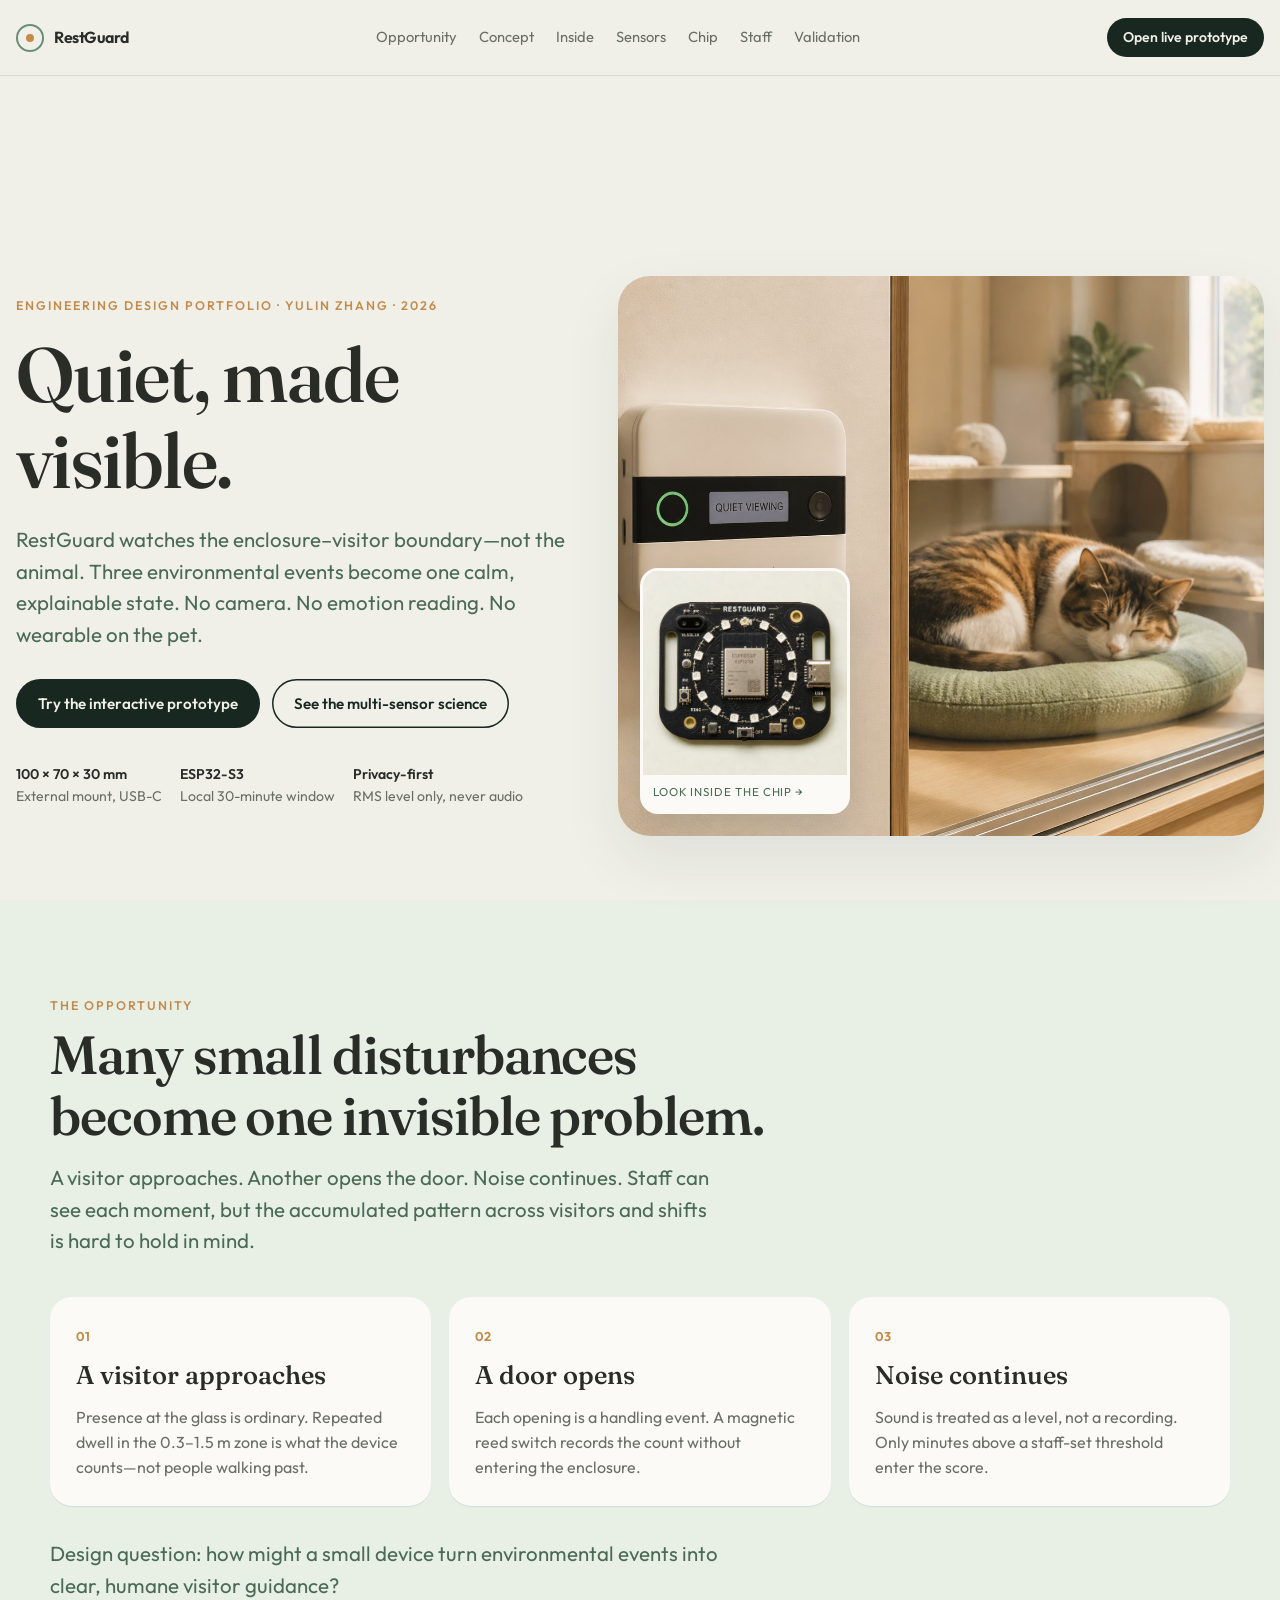
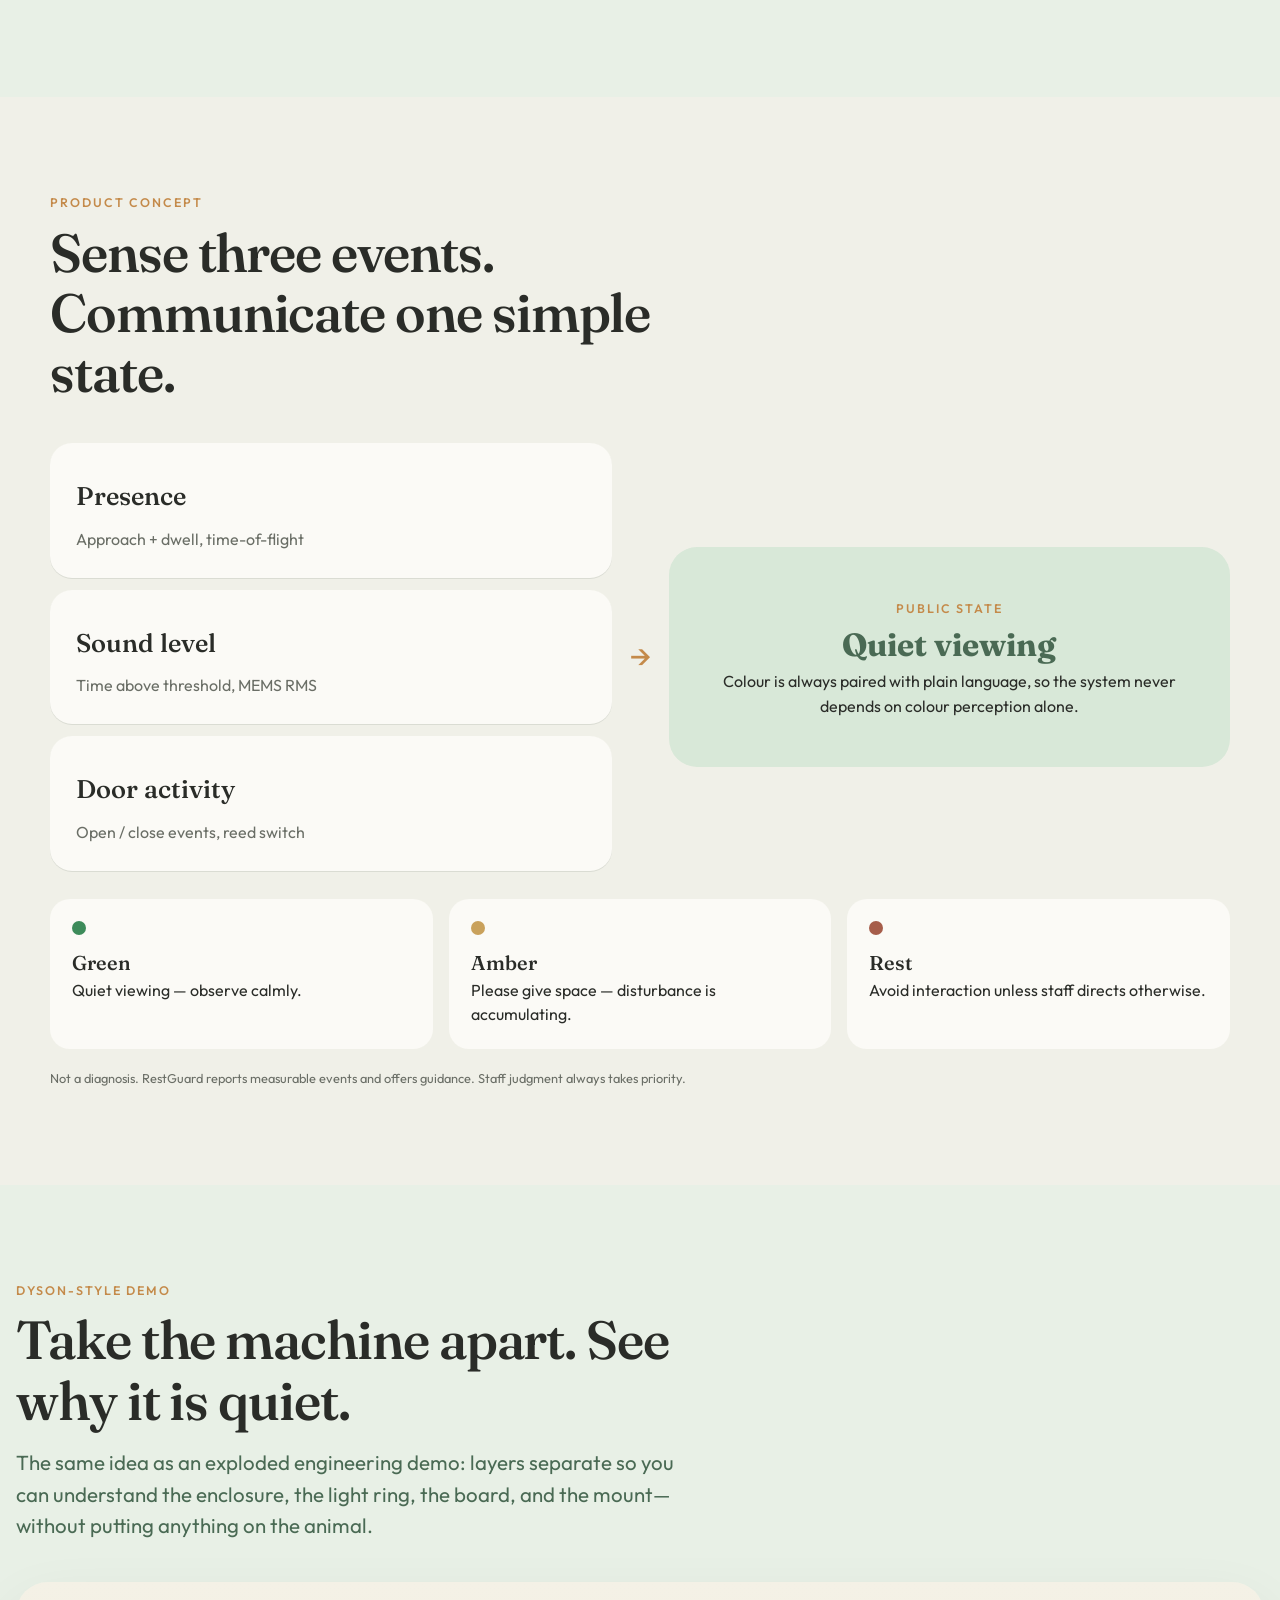
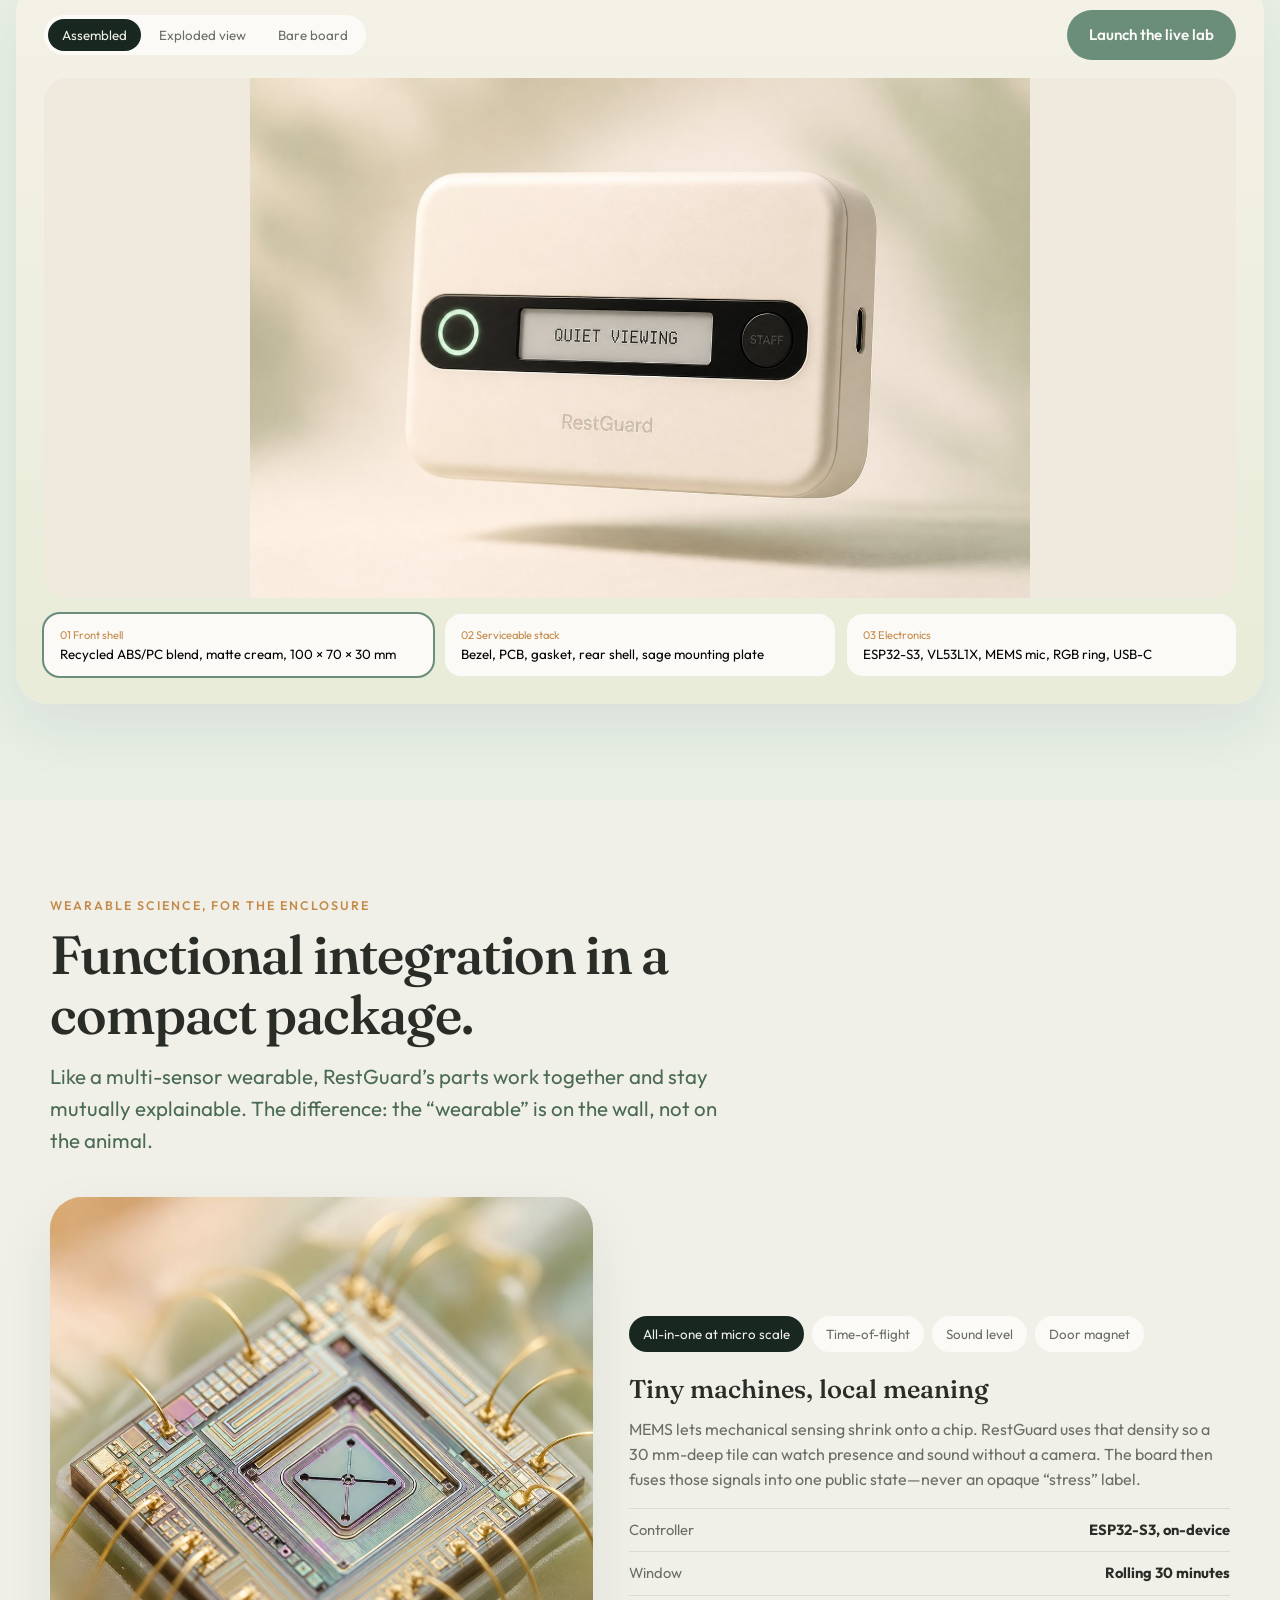
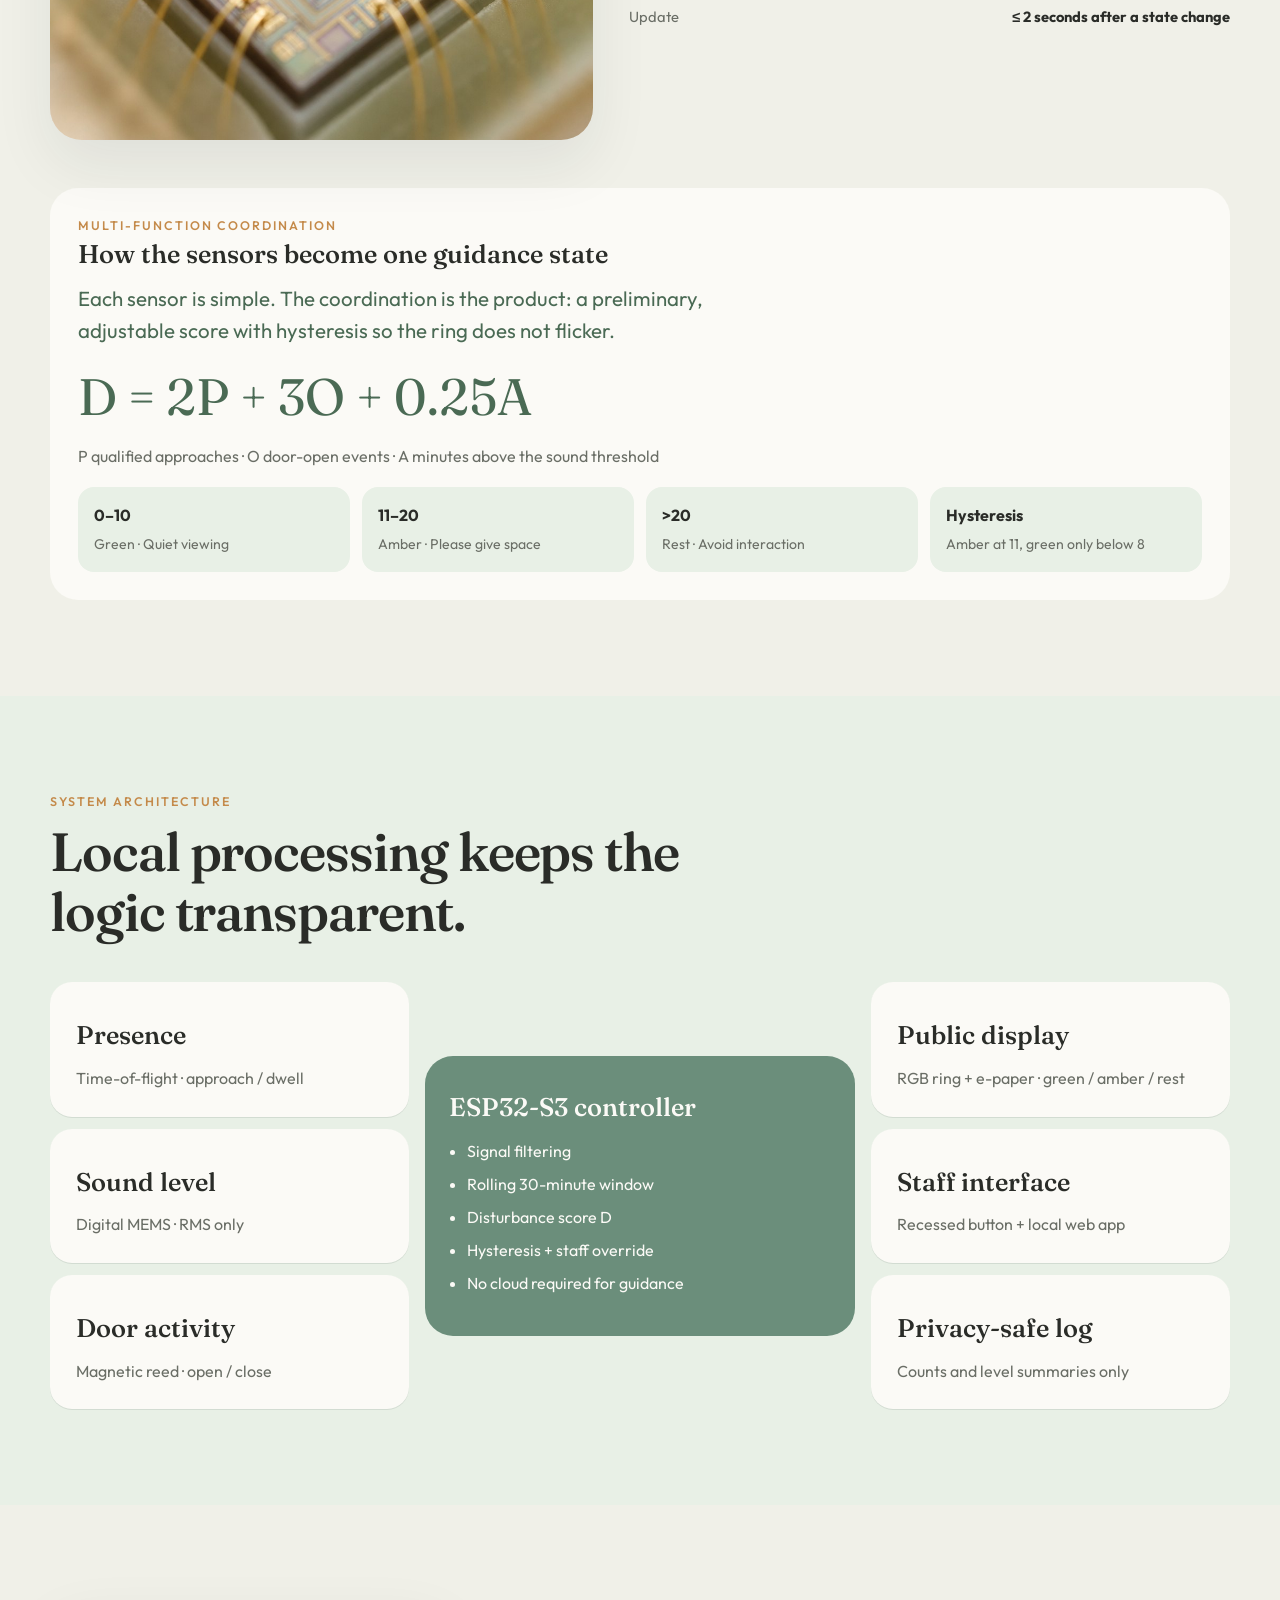
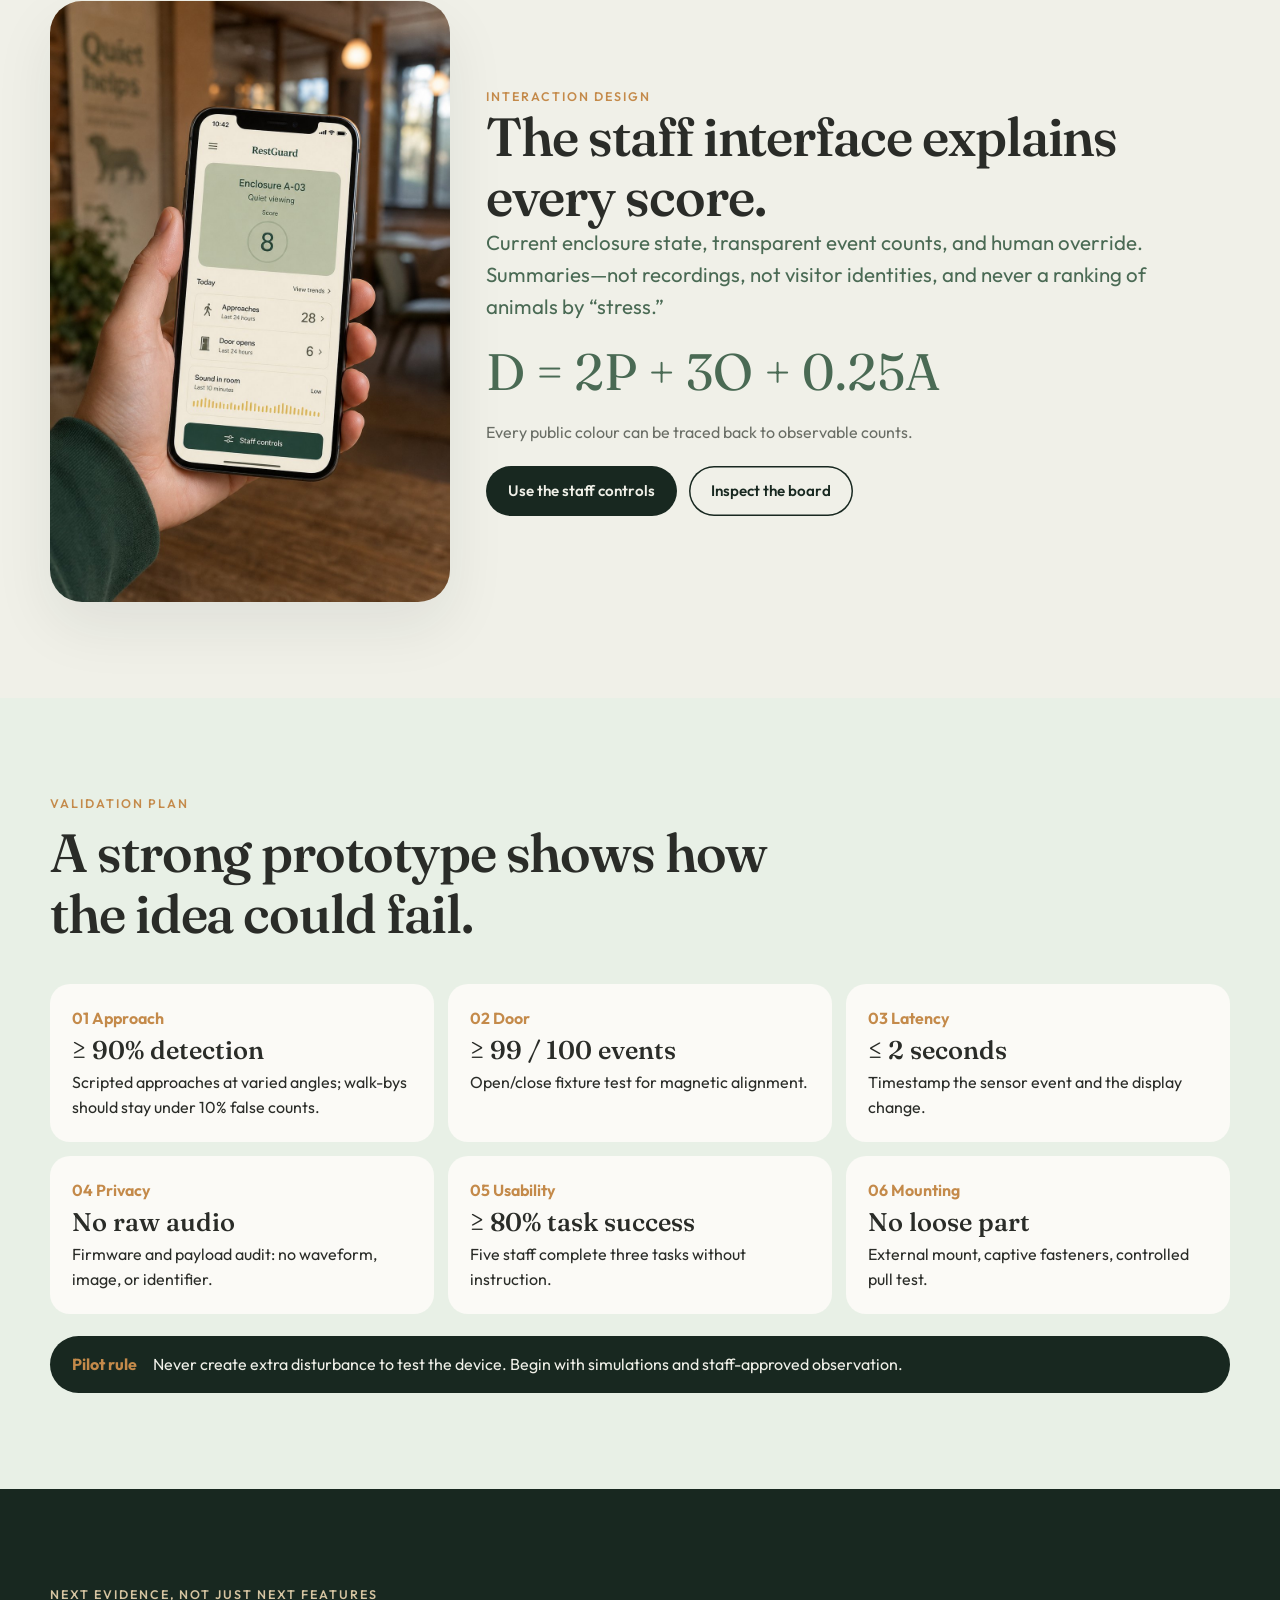
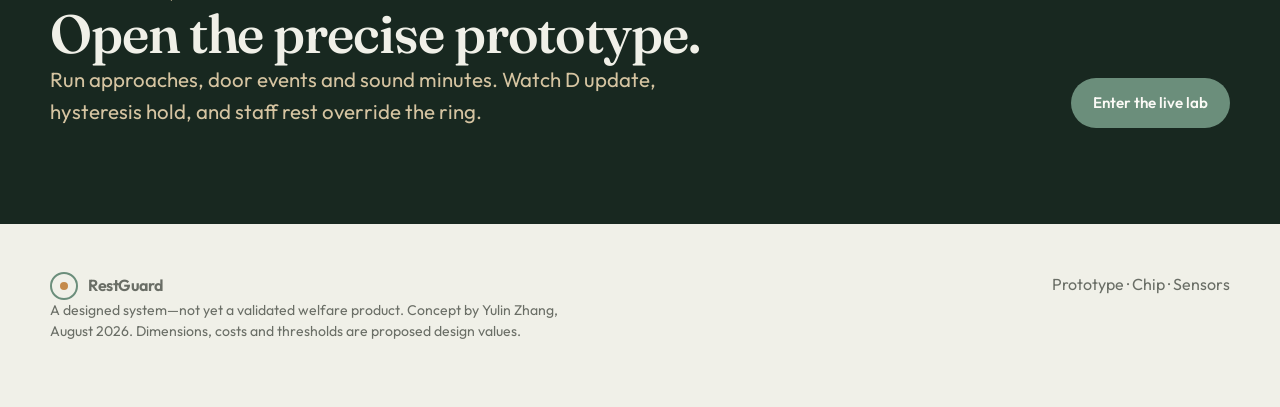
==== commit 711b7b9e: "Polish mobile nav, staff status card, and score checks Add a hamburger menu, keep heading words from" ====
--- a/index.html
+++ b/index.html
@@ -25,6 +25,7 @@
         <a href="#validation">Validation</a>
       </nav>
       <a class="btn btn-dark nav-cta" href="prototype.html">Open live prototype</a>
+      <button class="nav-toggle" type="button" aria-label="Open menu"><span></span></button>
     </div>
   </header>
 
--- a/css/styles.css
+++ b/css/styles.css
@@ -45,7 +45,13 @@
   color: var(--terracotta);
   font-weight: 560;
 }
-h1, h2, .display { font-family: var(--serif); font-weight: 560; letter-spacing: -0.03em; line-height: 1.08; }
+h1, h2, .display {
+  font-family: var(--serif);
+  font-weight: 560;
+  letter-spacing: -0.02em;
+  line-height: 1.12;
+  overflow-wrap: break-word;
+}
 h1 { font-size: clamp(2.6rem, 6vw, 5.1rem); }
 h2 { font-size: clamp(2rem, 4.2vw, 3.4rem); }
 h3 { font-family: var(--serif); font-size: clamp(1.35rem, 2vw, 1.8rem); font-weight: 540; }
@@ -112,6 +118,56 @@
 .nav-links { display: flex; gap: 22px; align-items: center; font-size: 0.92rem; color: var(--muted); }
 .nav-links a:hover, .nav-links a.active { color: var(--forest); }
 .nav-cta { padding: 9px 16px; font-size: 0.88rem; }
+.nav-toggle {
+  display: none;
+  border: 0;
+  background: transparent;
+  width: 42px;
+  height: 42px;
+  border-radius: 12px;
+  cursor: pointer;
+  position: relative;
+}
+.nav-toggle span,
+.nav-toggle span::before,
+.nav-toggle span::after {
+  display: block;
+  width: 18px;
+  height: 2px;
+  background: var(--forest);
+  position: absolute;
+  left: 12px;
+  border-radius: 2px;
+}
+.nav-toggle span { top: 20px; }
+.nav-toggle span::before { content: ""; top: -6px; }
+.nav-toggle span::after { content: ""; top: 6px; }
+.status-card {
+  background: var(--sage-mist);
+  border-radius: 20px;
+  padding: 18px;
+  display: flex;
+  justify-content: space-between;
+  align-items: center;
+  gap: 12px;
+  margin-bottom: 12px;
+}
+.status-card small { color: var(--muted); letter-spacing: 0.08em; text-transform: uppercase; }
+.status-card strong { display: block; font-family: var(--serif); font-size: 1.5rem; }
+.status-orb {
+  width: 42px;
+  height: 42px;
+  border-radius: 50%;
+  background: var(--quiet);
+  box-shadow: 0 0 0 6px rgba(61, 139, 90, 0.16);
+}
+.tof-read {
+  display: flex;
+  justify-content: space-between;
+  font-size: 0.82rem;
+  color: var(--muted);
+  margin-top: 8px;
+}
 
 /* Hero */
 .hero {
@@ -518,9 +574,24 @@
 
 @media (max-width: 980px) {
   .hero, .grid-2, .sensor-hero, .arch, .staff-split, .lab, .flow { grid-template-columns: 1fr; }
-  .nav-links { display: none; }
+  .nav-toggle { display: block; }
+  .nav-links {
+    display: none;
+    position: absolute;
+    top: var(--nav-h);
+    left: 0;
+    right: 0;
+    background: rgba(247, 245, 238, 0.98);
+    border-bottom: 1px solid var(--line);
+    padding: 16px 20px 20px;
+    flex-direction: column;
+    align-items: flex-start;
+    gap: 14px;
+  }
+  .nav.open .nav-links { display: flex; }
   .hero-visual, .hero-visual img { min-height: 360px; }
   .grid-3, .states, .val-grid, .coord-grid, .hotspots { grid-template-columns: 1fr; }
   .arch { gap: 12px; }
   .arrow { transform: rotate(90deg); justify-self: center; }
-}
+  .pilot { border-radius: 22px; }
+}
